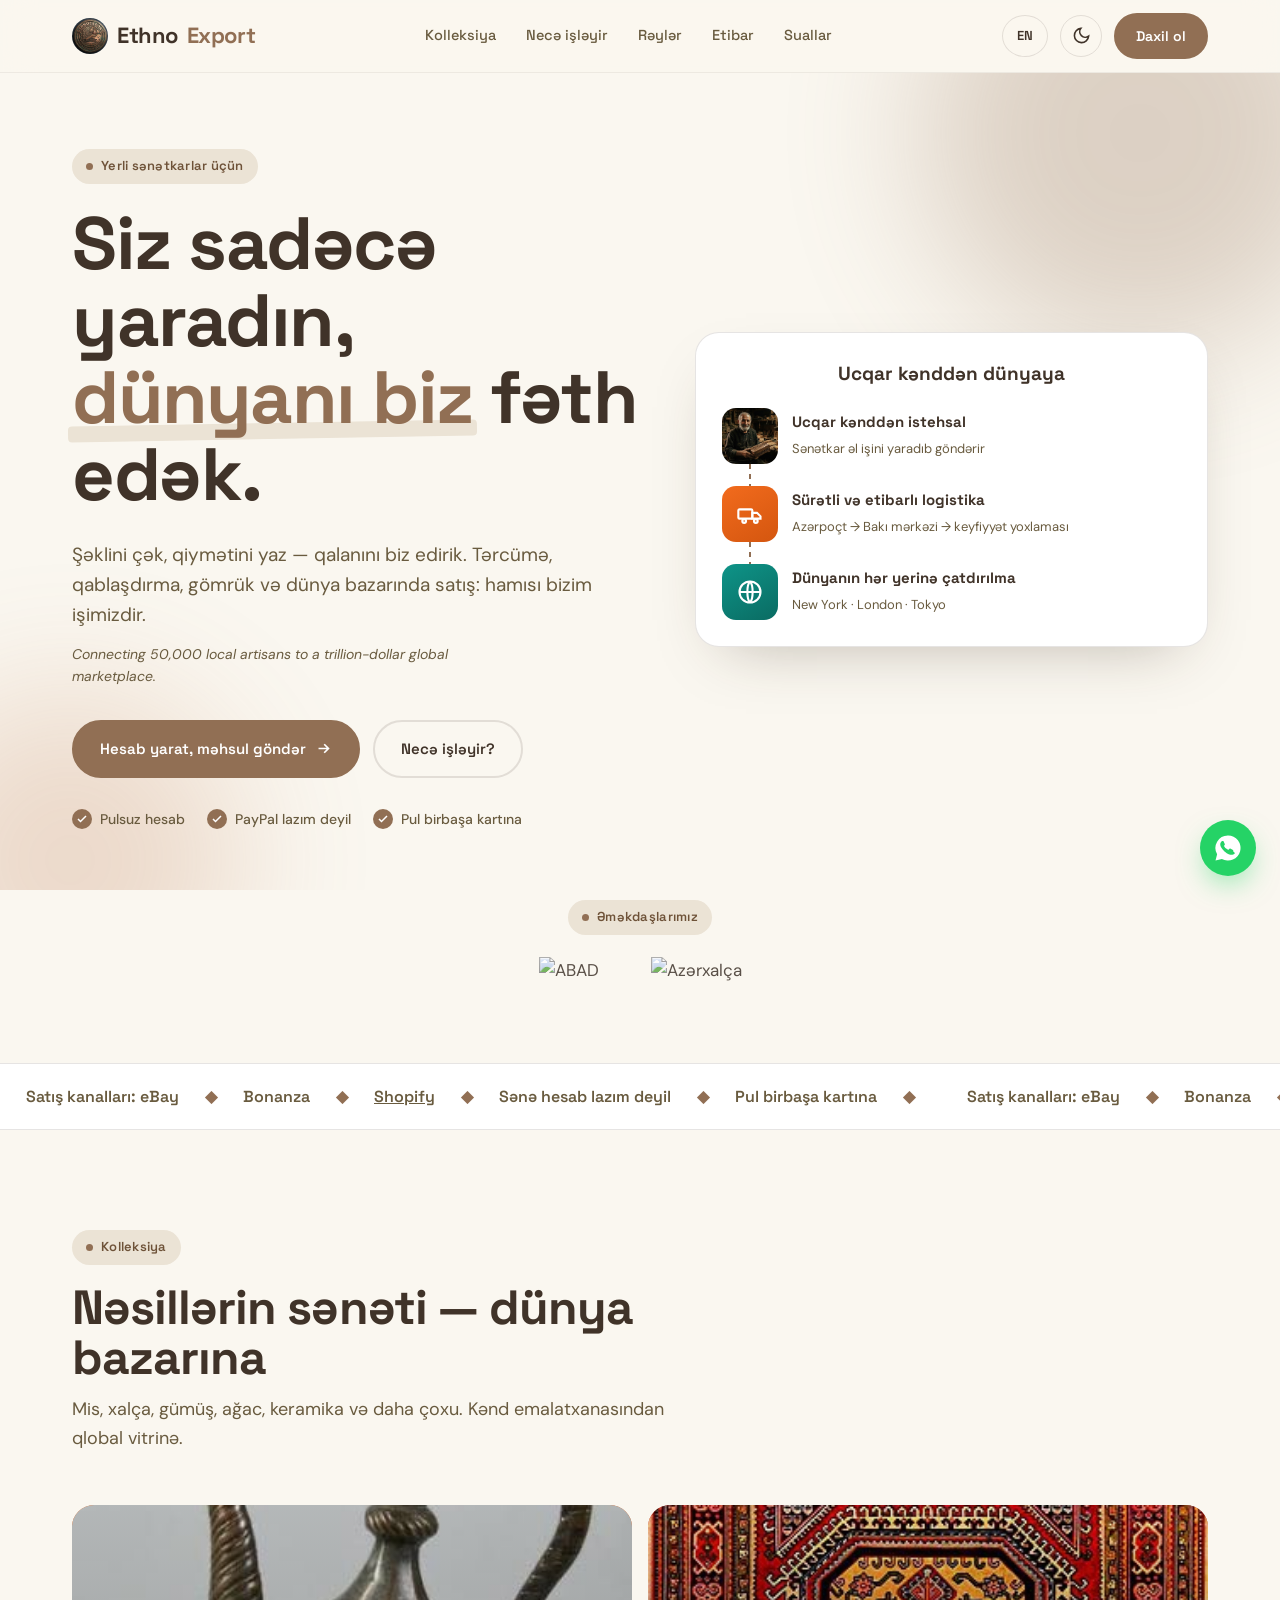
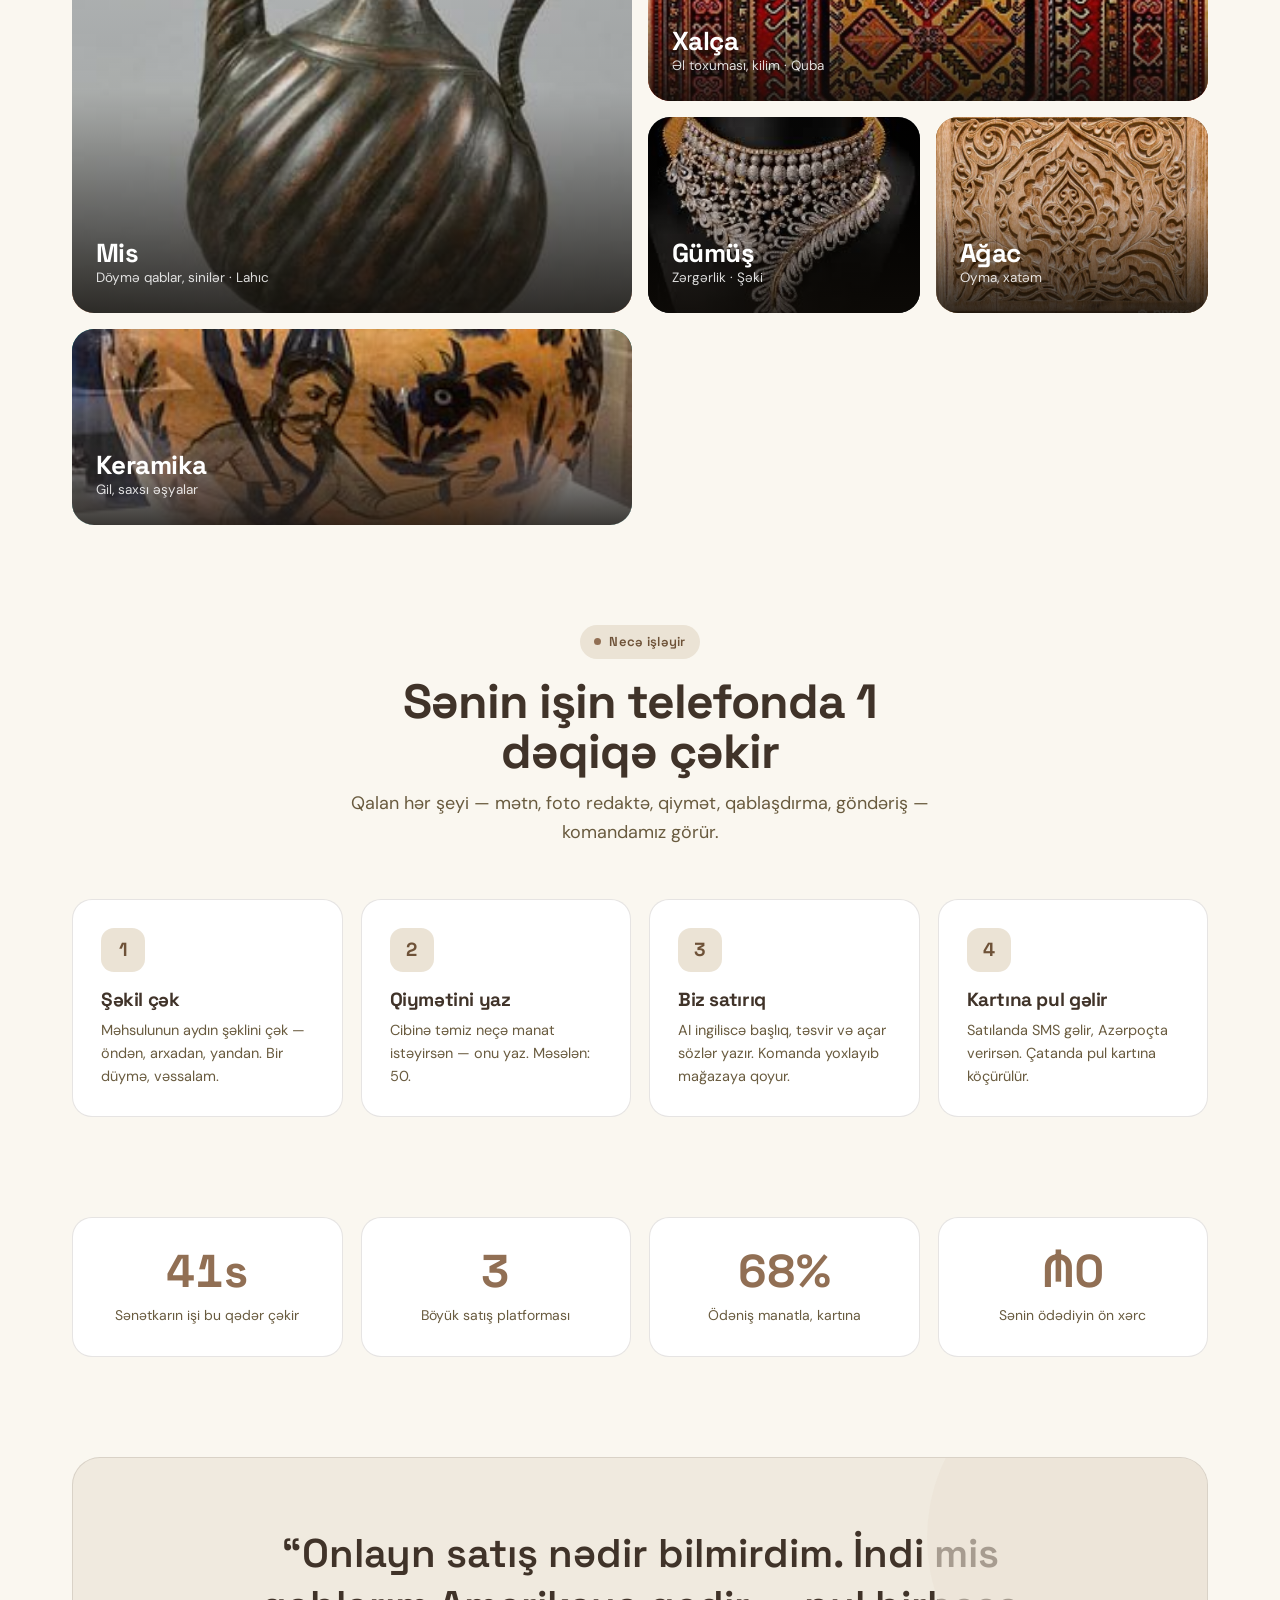
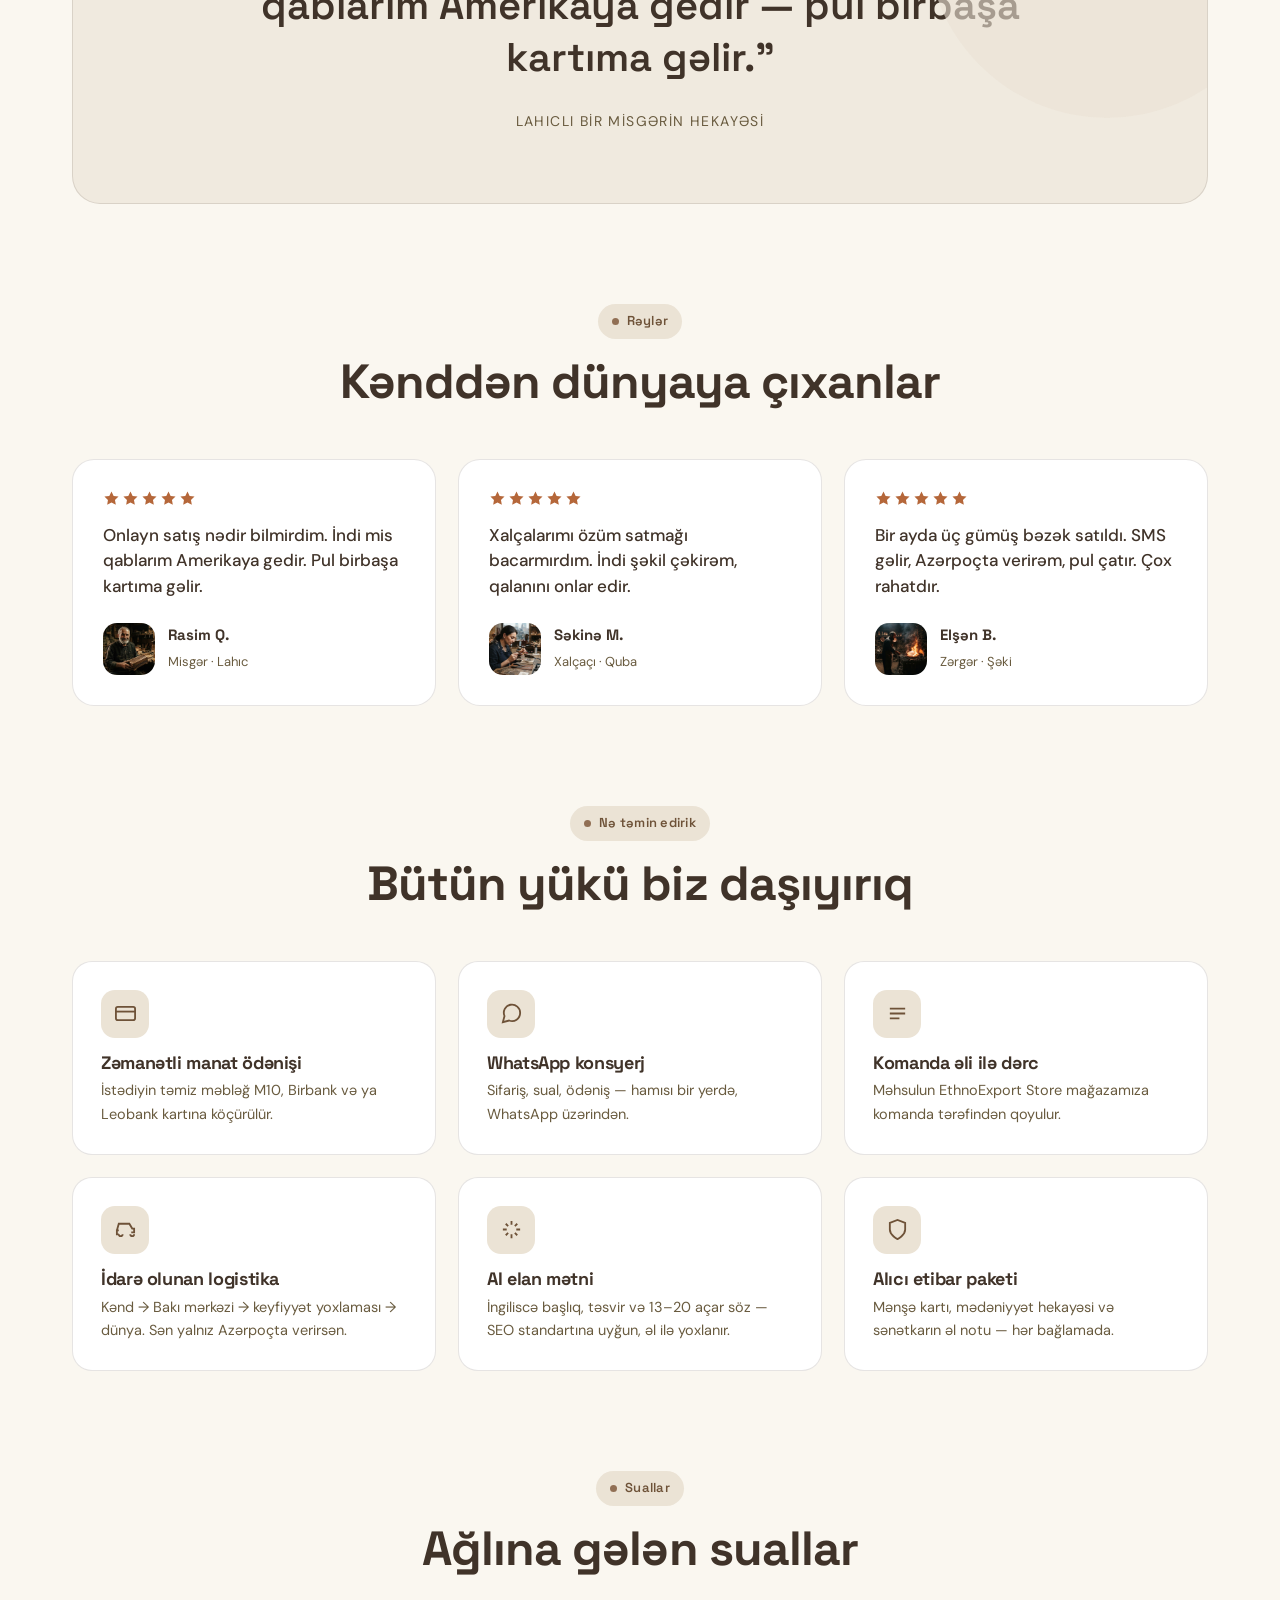
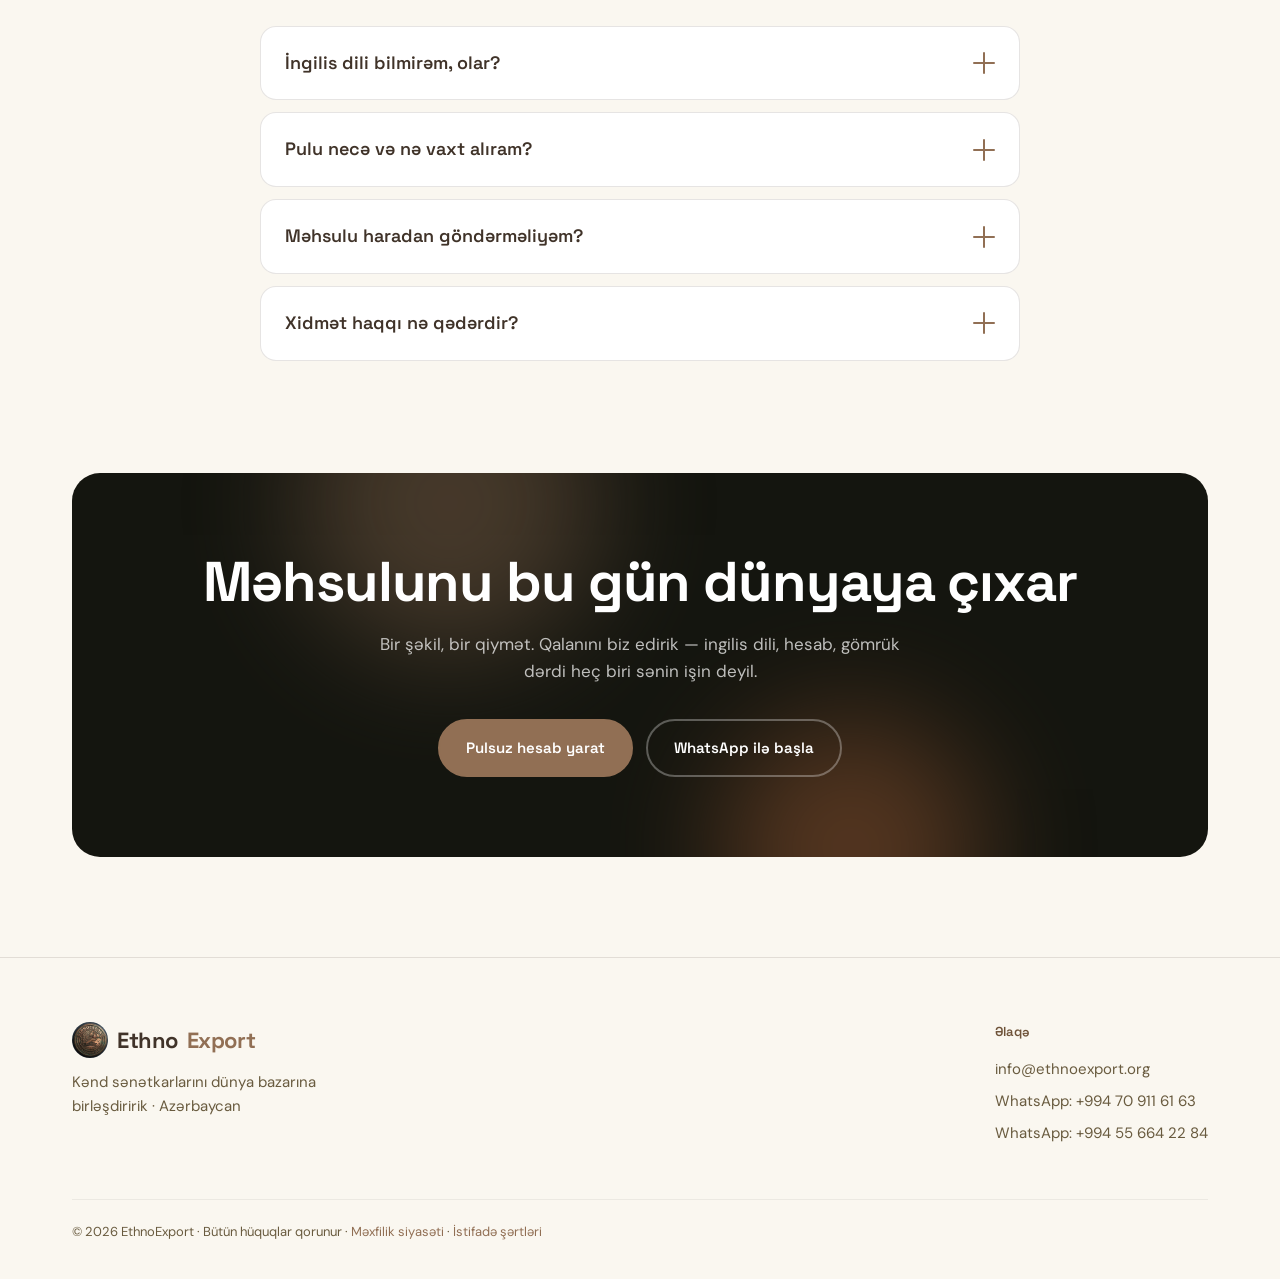
==== index.html @ b4cd2dcc "Landing: 'Əməkdaşlarımız' bölməsi (ABAD + Azərxalça logo yerləri) — hero altında Co-Authored-By: Cla" ====
<!DOCTYPE html>
<html lang="az" data-theme="light">
<head>
<meta charset="utf-8">
<meta name="viewport" content="width=device-width,initial-scale=1">
<title>EthnoExport — Siz sadəcə yaradın, dünyanı biz fəth edək</title>
<meta name="description" content="Kənd sənətkarlarını dünya bazarına birləşdiririk. Şəklini çək, qiymətini yaz — tərcümə, gömrük, satış bizim işimizdir.">
<link rel="icon" href="assets/img/favicon.png" type="image/png">
<script>if(location.hash.indexOf('access_token')>-1){
  if(location.hash.indexOf('type=recovery')>-1){location.replace('yenile-sifre'+location.hash);}
  else{location.replace('panel'+location.hash);}
}</script>
<link rel="preconnect" href="https://fonts.googleapis.com">
<link rel="preconnect" href="https://fonts.gstatic.com" crossorigin>
<link href="https://fonts.googleapis.com/css2?family=Space+Grotesk:wght@400;500;600;700&family=DM+Sans:opsz,wght@9..40,400;9..40,500;9..40,600;9..40,700&display=swap" rel="stylesheet">
<style>
:root{
  --bg:#FAF7F0; --surface:#FFFFFF; --surface-2:#F0EADF;
  --ink:#403329; --ink-soft:#695B3F;
  --green:#916F54; --green-dk:#6E5238; --green-soft:#EBE3D5;
  --orange:#B5673A; --orange-soft:#F3E4D6;
  --berry:#9C4A33; --slate:#8F8F71; --teal:#6E5238;
  --line:rgba(64,51,41,.13); --line-2:rgba(64,51,41,.07);
  --shadow:0 24px 60px -30px rgba(60,45,30,.35);
  --nav-bg:rgba(250,247,240,.82);
}
[data-theme="dark"]{
  --bg:#241C17; --surface:#2C231B; --surface-2:#342A20;
  --ink:#EFE7DA; --ink-soft:#B0A38D;
  --green:#B0835B; --green-dk:#C79A6E; --green-soft:#3A2C1E;
  --orange:#C9825A; --orange-soft:#3A2A1D;
  --berry:#C56B52; --slate:#8F8F71; --teal:#705239;
  --line:rgba(239,231,218,.13); --line-2:rgba(239,231,218,.06);
  --shadow:0 24px 60px -30px rgba(0,0,0,.7);
  --nav-bg:rgba(36,28,23,.82);
}
*{margin:0;padding:0;box-sizing:border-box}
html{scroll-behavior:smooth}
body{background:var(--bg);color:var(--ink);font-family:"DM Sans",sans-serif;font-size:17px;line-height:1.6;-webkit-font-smoothing:antialiased;overflow-x:hidden;transition:background .5s,color .5s}
h1,h2,h3{font-family:"Space Grotesk",sans-serif;font-weight:700;line-height:1.04;letter-spacing:-.02em}
img{max-width:100%;display:block}
a{color:inherit;text-decoration:none}
.wrap{max-width:1200px;margin:0 auto;padding:0 32px}
.eyebrow{display:inline-flex;align-items:center;gap:8px;font-family:"Space Grotesk";font-size:13px;font-weight:600;letter-spacing:.02em;color:var(--green-dk);background:var(--green-soft);padding:7px 14px;border-radius:100px}
.eyebrow .dot{width:7px;height:7px;border-radius:50%;background:var(--green)}
.lead{color:var(--ink-soft);font-size:19px}
::selection{background:var(--green);color:#fff}

/* buttons */
.btn{display:inline-flex;align-items:center;gap:9px;background:var(--ink);color:var(--bg);padding:15px 26px;border-radius:100px;font-family:"Space Grotesk";font-size:15px;font-weight:600;border:2px solid var(--ink);cursor:pointer;transition:transform .22s cubic-bezier(.34,1.5,.5,1),box-shadow .3s,background .3s}
.btn:hover{transform:translateY(-3px);box-shadow:0 14px 26px -12px rgba(20,21,15,.5)}
.btn svg{width:17px;height:17px;transition:transform .3s}
.btn:hover svg{transform:translateX(4px)}
.btn.green{background:var(--green);border-color:var(--green);color:#fff}
.btn.green:hover{box-shadow:0 14px 30px -10px rgba(145,111,84,.6)}
.btn.ghost{background:transparent;color:var(--ink);border-color:var(--line)}
.btn.ghost:hover{border-color:var(--ink);box-shadow:none}

/* nav */
header.nav{position:sticky;top:0;z-index:60;background:var(--nav-bg);backdrop-filter:blur(16px) saturate(1.4);border-bottom:1px solid var(--line-2);transition:.4s}
.nav-in{display:flex;align-items:center;justify-content:space-between;height:72px}
.logo{font-family:"Space Grotesk";font-size:22px;font-weight:700;letter-spacing:-.02em;display:flex;align-items:center;gap:9px}
.logo b{color:var(--green)}
.logo-mark{width:28px;height:28px;background:var(--green);border-radius:9px;display:flex;align-items:center;justify-content:center;color:#fff}
.logo-mark svg{width:18px;height:18px}
.logo-img{width:36px;height:36px;border-radius:50%;object-fit:cover;flex:none}
.nav-links{display:flex;gap:30px}
.nav-links a{font-family:"Space Grotesk";font-size:14.5px;font-weight:500;color:var(--ink-soft);transition:color .2s}
.nav-links a:hover{color:var(--green)}
.nav-right{display:flex;align-items:center;gap:12px}
.icon-btn{width:42px;height:42px;display:flex;align-items:center;justify-content:center;border:1px solid var(--line);border-radius:50%;background:transparent;color:var(--ink);cursor:pointer;transition:.25s}
.icon-btn:hover{border-color:var(--green);color:var(--green)}
.icon-btn svg{width:19px;height:19px}
.icon-btn .sun{display:none}[data-theme="dark"] .icon-btn .sun{display:block}[data-theme="dark"] .icon-btn .moon{display:none}
.menu-btn{display:none}
.nav-cta{padding:10px 20px;font-size:14px}

/* hero */
.hero{position:relative;padding:76px 0 60px;overflow:hidden}
.blob{position:absolute;border-radius:50%;filter:blur(70px);opacity:.5;pointer-events:none;z-index:0}
.blob.g{width:440px;height:440px;background:var(--green);top:-160px;right:-80px;opacity:.28}
.blob.o{width:340px;height:340px;background:var(--orange);bottom:-140px;left:-100px;opacity:.2}
.hero-grid{display:grid;grid-template-columns:1.05fr .95fr;gap:56px;align-items:center;position:relative;z-index:1}
.hero h1{font-size:clamp(42px,6vw,74px);margin:22px 0 0}
.hero h1 .mark{position:relative;white-space:nowrap;color:var(--green)}
.hero h1 .mark::after{content:"";position:absolute;left:-4px;right:-4px;bottom:6px;height:16px;background:var(--green-soft);z-index:-1;border-radius:4px;transform:rotate(-1deg)}
.hero .lead{margin:26px 0 6px;max-width:44ch}
.hero-en{font-size:14px;color:var(--ink-soft);font-style:italic;max-width:46ch;margin-top:12px}
.hero-cta{display:flex;gap:13px;flex-wrap:wrap;margin-top:32px}
.assure{display:flex;gap:22px;flex-wrap:wrap;margin-top:30px}
.assure div{display:flex;align-items:center;gap:8px;font-size:14px;color:var(--ink-soft);font-weight:500}
.assure .ck{width:20px;height:20px;border-radius:50%;background:var(--green);display:flex;align-items:center;justify-content:center;flex:none}
.assure .ck svg{width:12px;height:12px;color:#fff}

/* calc card */
.calc{background:var(--surface);border:1px solid var(--line);border-radius:24px;padding:30px;box-shadow:var(--shadow);position:relative;z-index:1}
.calc-tag{display:inline-flex;align-items:center;gap:8px;font-family:"Space Grotesk";font-size:12px;font-weight:600;letter-spacing:.02em;color:var(--green-dk);background:var(--green-soft);padding:6px 12px;border-radius:100px}
.calc-tag .dot{width:7px;height:7px;border-radius:50%;background:var(--green)}
@media(prefers-reduced-motion:no-preference){.calc-tag .dot{animation:pulse 2.2s infinite}}
@keyframes pulse{0%{box-shadow:0 0 0 0 rgba(145,111,84,.5)}70%{box-shadow:0 0 0 8px rgba(145,111,84,0)}100%{box-shadow:0 0 0 0 rgba(145,111,84,0)}}
.calc h3{font-size:21px;margin:16px 0 4px}
.calc .sub{font-size:14px;color:var(--ink-soft);margin-bottom:20px}
.calc-input{background:var(--surface-2);border-radius:16px;padding:18px 20px;margin-bottom:20px}
.calc-val{display:flex;align-items:center;justify-content:space-between}
.calc-val input{background:transparent;border:none;outline:none;font-family:"Space Grotesk";font-size:44px;font-weight:700;color:var(--ink);width:100%;text-align:right}
.calc-val input::-webkit-outer-spin-button,.calc-val input::-webkit-inner-spin-button{-webkit-appearance:none;margin:0}
.calc-val b{font-size:28px;color:var(--green);font-weight:600;font-family:"Space Grotesk"}
input[type=range]{-webkit-appearance:none;width:100%;height:6px;background:var(--line);border-radius:100px;margin-top:14px;cursor:pointer}
input[type=range]::-webkit-slider-thumb{-webkit-appearance:none;width:22px;height:22px;border-radius:50%;background:var(--green);border:4px solid var(--surface);box-shadow:0 2px 8px rgba(145,111,84,.4)}
input[type=range]::-moz-range-thumb{width:22px;height:22px;border-radius:50%;background:var(--green);border:4px solid var(--surface)}
.rev-row{display:flex;justify-content:space-between;align-items:center;font-size:14.5px;color:var(--ink-soft);padding:10px 0;border-top:1px solid var(--line-2)}
.rev-row .money{font-family:"Space Grotesk";font-weight:600;color:var(--ink);font-variant-numeric:tabular-nums}
.rev-final{display:flex;justify-content:space-between;align-items:flex-end;padding-top:16px;margin-top:6px;border-top:2px solid var(--line)}
.rev-final .lbl{font-size:11px;letter-spacing:.08em;text-transform:uppercase;color:var(--ink-soft)}
.rev-final .note{font-size:13px;color:var(--green-dk);margin-top:3px;font-weight:600}
.rev-final .val{font-family:"Space Grotesk";font-size:38px;font-weight:700;color:var(--ink);font-variant-numeric:tabular-nums}
.calc-fine{font-size:11px;color:var(--ink-soft);opacity:.7;margin-top:14px;line-height:1.5}

/* marquee strip */
.strip{border-top:1px solid var(--line);border-bottom:1px solid var(--line);padding:0;overflow:hidden;background:var(--surface)}
.marq{display:flex;gap:0;white-space:nowrap;font-family:"Space Grotesk";font-weight:600;font-size:16px;color:var(--ink-soft)}
.marq span{padding:20px 26px;display:inline-flex;align-items:center;gap:26px}
.marq .d{color:var(--green)}
@media(prefers-reduced-motion:no-preference){.marq{animation:scroll 26s linear infinite;width:max-content}}
@keyframes scroll{to{transform:translateX(-50%)}}

/* section */
.sec{padding:100px 0}
.sec-head{max-width:640px;margin-bottom:52px}
.sec-head.center{margin-left:auto;margin-right:auto;text-align:center}
.sec-head h2{font-size:clamp(30px,4vw,48px);margin:18px 0 12px}
.sec-head p{color:var(--ink-soft);font-size:18px}

/* categories bento */
.bento{display:grid;grid-template-columns:repeat(4,1fr);grid-auto-rows:196px;gap:16px}
.bcard{position:relative;overflow:hidden;border-radius:22px;padding:24px;display:flex;flex-direction:column;justify-content:flex-end;color:#fff;cursor:default;transition:transform .35s cubic-bezier(.34,1.4,.5,1),box-shadow .35s}
.bcard:hover{transform:translateY(-6px);box-shadow:0 26px 50px -22px rgba(0,0,0,.45)}
.bcard .bimg{position:absolute;inset:0;width:100%;height:100%;object-fit:cover;z-index:0;transition:transform .5s}
.bcard:hover .bimg{transform:scale(1.06)}
.bcard::after{content:"";position:absolute;inset:0;z-index:1;background:linear-gradient(to top,rgba(15,12,8,.82),rgba(15,12,8,.15) 55%,rgba(15,12,8,.05))}
.bcard h3,.bcard small{position:relative;z-index:2}
.bcard .ic{position:absolute;top:22px;right:22px;opacity:.35;transition:transform .5s}
.bcard:hover .ic{transform:scale(1.15) rotate(-6deg)}
.bcard .ic svg{width:60px;height:60px;stroke-width:1.2}
.bcard h3{font-size:26px;position:relative}
.bcard small{opacity:.85;font-size:13.5px;position:relative}
.b-mis{grid-column:span 2;grid-row:span 2;background:linear-gradient(150deg,#F26B1D,#c94f12)}
.b-xal{grid-column:span 2;background:linear-gradient(150deg,#C0392B,#8e2820)}
.b-gum{grid-column:span 1;background:linear-gradient(150deg,#5B6470,#3f4650)}
.b-agac{grid-column:span 1;background:linear-gradient(150deg,#8a6a3e,#5c4326)}
.b-ker{grid-column:span 2;background:linear-gradient(150deg,#0E9488,#0a6b62)}

/* how steps */
.steps{display:grid;grid-template-columns:repeat(4,1fr);gap:18px}
.step{background:var(--surface);border:1px solid var(--line);border-radius:20px;padding:28px;transition:transform .3s,box-shadow .3s,border-color .3s}
.step:hover{transform:translateY(-6px);border-color:var(--green);box-shadow:0 0 0 1px var(--green),0 18px 40px -20px rgba(145,111,84,.5)}
.step .n{width:44px;height:44px;border-radius:13px;background:var(--green-soft);color:var(--green-dk);font-family:"Space Grotesk";font-weight:700;font-size:19px;display:flex;align-items:center;justify-content:center}
.step h3{font-size:19px;margin:18px 0 9px}
.step p{font-size:14.5px;color:var(--ink-soft)}

/* stats */
.stats{display:grid;grid-template-columns:repeat(4,1fr);gap:18px}
.stat{background:var(--surface);border:1px solid var(--line);border-radius:20px;padding:30px;text-align:center}
.stat .num{font-family:"Space Grotesk";font-size:46px;font-weight:700;color:var(--green);line-height:1;font-variant-numeric:tabular-nums}
.stat .lbl{font-size:14px;color:var(--ink-soft);margin-top:10px}

/* story */
.story{background:var(--surface-2);border:1px solid var(--line);color:var(--ink);border-radius:28px;padding:70px 56px;text-align:center;position:relative;overflow:hidden}
.story::after{content:"";position:absolute;top:-100px;right:-80px;width:360px;height:360px;background:var(--green-soft);opacity:.6;border-radius:50%}
.story .quote{font-family:"Space Grotesk";font-size:clamp(24px,3.4vw,40px);font-weight:600;line-height:1.3;max-width:820px;margin:0 auto;position:relative}
.story .who{margin-top:26px;font-size:14px;letter-spacing:.1em;text-transform:uppercase;color:var(--ink-soft);position:relative}

/* reviews */
.rev-grid{display:grid;grid-template-columns:repeat(3,1fr);gap:22px}
.review{background:var(--surface);border:1px solid var(--line);border-radius:22px;padding:30px;transition:transform .3s,box-shadow .3s,border-color .3s}
.review:hover{transform:translateY(-6px);border-color:var(--green);box-shadow:0 0 0 1px var(--green),0 18px 40px -20px rgba(145,111,84,.5)}
.review .stars{display:flex;gap:2px;color:var(--orange);margin-bottom:16px}
.review .stars svg{width:17px;height:17px;fill:currentColor}
.review p{font-size:17px;line-height:1.5;margin-bottom:24px;font-weight:500}
.review .who{display:flex;align-items:center;gap:13px}
.review .av{width:52px;height:52px;border-radius:14px;display:flex;align-items:center;justify-content:center;font-family:"Space Grotesk";font-size:19px;font-weight:700;color:#fff;flex:none;object-fit:cover}
.review .who b{display:block;font-family:"Space Grotesk";font-size:15px}
.review .who small{color:var(--ink-soft);font-size:13px}

/* trust */
.trust-grid{display:grid;grid-template-columns:repeat(3,1fr);gap:22px}
.tcard{background:var(--surface);border:1px solid var(--line);border-radius:20px;padding:28px;transition:transform .3s,box-shadow .3s,border-color .3s}
.tcard:hover{transform:translateY(-5px);border-color:var(--green);box-shadow:0 0 0 1px var(--green),0 18px 40px -20px rgba(145,111,84,.5)}
.tcard .ic{width:48px;height:48px;border-radius:14px;background:var(--green-soft);color:var(--green-dk);display:flex;align-items:center;justify-content:center;margin-bottom:16px}
.tcard .ic svg{width:23px;height:23px}
.tcard h3{font-size:18px;margin-bottom:7px}
.tcard p{font-size:14.5px;color:var(--ink-soft)}

/* store band */
.band{background:linear-gradient(135deg,var(--orange),#d4560f);color:#fff;border-radius:28px;padding:52px;display:flex;align-items:center;justify-content:space-between;gap:36px;flex-wrap:wrap;position:relative;overflow:hidden}
.band::after{content:"";position:absolute;bottom:-120px;left:-60px;width:320px;height:320px;background:rgba(255,255,255,.12);border-radius:50%}
.band h2{font-size:clamp(26px,3vw,38px);position:relative}
.band p{margin-top:10px;max-width:46ch;opacity:.9;position:relative}
.band .btn{background:#fff;color:var(--orange);border-color:#fff;position:relative}

/* faq */
.faq{max-width:760px;margin:0 auto}
.qa{background:var(--surface);border:1px solid var(--line);border-radius:16px;margin-bottom:12px;overflow:hidden;transition:border-color .3s}
.qa[open]{border-color:var(--green)}
.qa summary{list-style:none;cursor:pointer;padding:22px 24px;display:flex;justify-content:space-between;align-items:center;gap:20px;font-family:"Space Grotesk";font-size:18px;font-weight:600}
.qa summary::-webkit-details-marker{display:none}
.qa summary .pl{width:22px;height:22px;flex:none;position:relative;transition:transform .3s}
.qa[open] summary .pl{transform:rotate(45deg)}
.qa summary .pl::before,.qa summary .pl::after{content:"";position:absolute;background:var(--green);border-radius:2px}
.qa summary .pl::before{left:0;right:0;top:10px;height:2px}
.qa summary .pl::after{top:0;bottom:0;left:10px;width:2px}
.qa .ans{padding:0 24px 22px;color:var(--ink-soft);font-size:15.5px;max-width:64ch}

/* final */
.final{text-align:center;background:#14150F;color:#fff;border-radius:28px;padding:80px 40px;position:relative;overflow:hidden}
.final h2{color:#fff}
.final .fb{position:absolute;border-radius:50%;filter:blur(60px);opacity:.4}
.final .fb.a{width:300px;height:300px;background:var(--green);top:-120px;left:20%}
.final .fb.b{width:260px;height:260px;background:var(--orange);bottom:-120px;right:20%}
.final h2{font-size:clamp(30px,4.6vw,56px);position:relative}
.final p{color:rgba(255,255,255,.72);max-width:44ch;margin:20px auto 34px;position:relative}
.final .cc{display:flex;gap:13px;justify-content:center;flex-wrap:wrap;position:relative}
.final .btn.ghost{color:#fff;border-color:rgba(255,255,255,.3)}
.final .btn.ghost:hover{border-color:#fff}

/* footer */
footer{border-top:1px solid var(--line);padding:64px 0 36px}
.foot-in{display:flex;justify-content:space-between;gap:40px;flex-wrap:wrap}
.foot-in .lead{max-width:32ch;margin-top:12px;font-size:15px}
.fc-title{font-family:"Space Grotesk";font-size:13px;font-weight:600;color:var(--green-dk);margin-bottom:14px}
.foot-contact a{display:block;color:var(--ink-soft);font-size:15px;margin-bottom:8px;transition:color .25s}
.foot-contact a:hover{color:var(--green)}
.foot-bottom{margin-top:46px;padding-top:22px;border-top:1px solid var(--line-2);font-size:13px;color:var(--ink-soft)}
.foot-bottom a{color:var(--green)}

/* reveal */
@media(prefers-reduced-motion:no-preference){
  .reveal{opacity:0;transform:translateY(28px);transition:opacity .7s cubic-bezier(.2,.7,.2,1),transform .7s cubic-bezier(.2,.7,.2,1)}
  .reveal.in{opacity:1;transform:none}
}

/* floats */
.wa-float{position:fixed;right:24px;bottom:24px;z-index:70;width:56px;height:56px;border-radius:50%;background:#25D366;color:#fff;display:flex;align-items:center;justify-content:center;box-shadow:0 12px 30px -8px rgba(37,211,102,.6);transition:transform .3s}
.wa-float:hover{transform:scale(1.08)}
.wa-float svg{width:30px;height:30px}
.wa-float .tip{position:absolute;right:68px;white-space:nowrap;background:#14150F;color:#fff;font-size:13px;font-weight:500;padding:8px 14px;border-radius:10px;opacity:0;transform:translateX(8px);transition:.25s;pointer-events:none;box-shadow:0 8px 20px -8px rgba(0,0,0,.5)}
[data-theme="dark"] .wa-float .tip{background:#EDF2E9;color:#14150F}
.wa-float:hover .tip{opacity:1;transform:none}
@media(prefers-reduced-motion:no-preference){.wa-float{animation:waP 2.8s infinite}}
@keyframes waP{0%{box-shadow:0 12px 30px -8px rgba(37,211,102,.6),0 0 0 0 rgba(37,211,102,.5)}70%{box-shadow:0 12px 30px -8px rgba(37,211,102,.6),0 0 0 14px rgba(37,211,102,0)}100%{box-shadow:0 12px 30px -8px rgba(37,211,102,.6),0 0 0 0 rgba(37,211,102,0)}}
.to-top{position:fixed;left:24px;bottom:24px;z-index:69;width:46px;height:46px;border-radius:50%;background:var(--surface);border:1px solid var(--line);color:var(--ink);display:flex;align-items:center;justify-content:center;cursor:pointer;opacity:0;pointer-events:none;transform:translateY(10px);transition:.3s}
.to-top.show{opacity:1;pointer-events:auto;transform:none}
.to-top svg{width:18px;height:18px}

/* storefront modal */
.shop-modal{position:fixed;inset:0;z-index:100;background:rgba(15,20,12,.55);backdrop-filter:blur(6px);display:none;align-items:center;justify-content:center;padding:24px}
.shop-modal.on{display:flex}
.shop-win{width:min(960px,96vw);height:min(680px,90vh);background:var(--surface);border-radius:20px;overflow:hidden;display:flex;flex-direction:column;box-shadow:0 40px 90px -30px rgba(0,0,0,.6);border:1px solid var(--line)}
.shop-bar{display:flex;align-items:center;gap:14px;padding:12px 16px;border-bottom:1px solid var(--line);background:var(--surface-2)}
.shop-bar .bd{display:flex;gap:7px}.shop-bar .bd i{width:11px;height:11px;border-radius:50%;background:var(--line);display:block}
.shop-bar .url{font-size:13px;color:var(--ink-soft);flex:1}
.shop-bar .ext{color:var(--green);font-size:16px}
.shop-bar .x{margin-left:auto;background:none;border:none;font-size:24px;color:var(--ink-soft);cursor:pointer;line-height:1}
.shop-body{flex:1;overflow-y:auto;padding:28px}
.shop-title{font-family:"Space Grotesk";font-size:24px;font-weight:700}
.shop-sub{color:var(--ink-soft);font-size:14px;margin-bottom:22px}
.shop-grid{display:grid;grid-template-columns:repeat(auto-fill,minmax(180px,1fr));gap:16px}
.shop-empty{grid-column:1/-1;text-align:center;color:var(--ink-soft);padding:50px 0}
.pcard{border:1px solid var(--line);border-radius:16px;overflow:hidden;cursor:pointer;transition:transform .3s,box-shadow .3s}
.pcard:hover{transform:translateY(-4px);box-shadow:var(--shadow)}
.pimg{aspect-ratio:1;background:var(--surface-2);display:flex;align-items:center;justify-content:center;color:var(--ink-soft)}
.pimg img{width:100%;height:100%;object-fit:cover}.pimg svg{width:38px;height:38px}
.pinfo{padding:14px}.pinfo b{font-family:"Space Grotesk";font-size:14px;display:block;line-height:1.3}
.pinfo .pr{color:var(--green);font-weight:600;margin:4px 0}
.pinfo small{color:var(--ink-soft);font-size:12px}
.pdetail{display:none}.pdetail.on{display:block}
.pd-back{color:var(--green);cursor:pointer;font-size:14px;display:inline-block;margin-bottom:20px;font-weight:600}
.pd-main{display:grid;grid-template-columns:1fr 1fr;gap:28px}
.pd-hero{aspect-ratio:1;background:var(--surface-2);border-radius:16px;display:flex;align-items:center;justify-content:center;overflow:hidden}
.pd-hero img{width:100%;height:100%;object-fit:cover}.pd-hero svg{width:60px;height:60px;color:var(--ink-soft)}
.pd-thumbs{display:flex;gap:8px;margin-top:10px;flex-wrap:wrap}
.pd-thumbs img{width:56px;height:56px;object-fit:cover;border-radius:10px;cursor:pointer;border:2px solid transparent}
.pd-thumbs img.on{border-color:var(--green)}
.pd-info .meta{font-size:12px;letter-spacing:.08em;text-transform:uppercase;color:var(--ink-soft)}
.pd-info h3{font-size:24px;margin:8px 0 12px}
.pd-info .price{font-family:"Space Grotesk";font-size:26px;color:var(--green);margin-bottom:16px;font-weight:700}
.pd-tags{display:flex;flex-wrap:wrap;gap:7px;margin-bottom:24px}
.pd-tags span{font-size:12px;background:var(--surface-2);padding:5px 10px;border-radius:8px;color:var(--ink-soft)}

/* responsive */
@media(max-width:980px){
  .hero-grid{grid-template-columns:1fr;gap:44px}
  .bento{grid-template-columns:repeat(2,1fr);grid-auto-rows:170px}
  .b-mis{grid-column:span 2}.b-xal,.b-ker{grid-column:span 2}.b-gum,.b-agac{grid-column:span 1}
  .steps,.stats{grid-template-columns:repeat(2,1fr)}
  .rev-grid,.trust-grid{grid-template-columns:1fr}
  .pd-main{grid-template-columns:1fr}
}
@media(max-width:720px){
  .wrap{padding:0 20px}
  body{font-size:16px}
  .nav-links{display:none;position:absolute;top:72px;left:0;right:0;flex-direction:column;background:var(--surface);border-bottom:1px solid var(--line);padding:20px;gap:18px}
  .nav-links.open{display:flex}
  .menu-btn{display:flex}.nav-cta{display:none}
  .sec{padding:70px 0}
  .steps,.stats{grid-template-columns:1fr}
  .story,.band,.final{padding:44px 26px}
  .band{text-align:center;justify-content:center}
  .calc-val input{font-size:36px}
}
</style>
</head>
<body>

<header class="nav">
  <div class="wrap nav-in">
    <div class="logo">
      <img src="assets/img/logo.png" class="logo-img" alt="EthnoExport">
      Ethno<b>Export</b>
    </div>
    <nav class="nav-links" id="navlinks">
      <a href="#kolleksiya">Kolleksiya</a>
      <a href="#nasil">Necə işləyir</a>
      <a href="#reyler">Rəylər</a>
      <a href="#etibar">Etibar</a>
      <a href="#faq">Suallar</a>
    </nav>
    <div class="nav-right">
      <button class="icon-btn" id="langBtn" style="width:auto;padding:0 14px;font-family:'Space Grotesk';font-weight:600;font-size:13px" aria-label="Language / Dil">EN</button>
      <button class="icon-btn" id="theme" aria-label="Rejimi dəyiş">
        <svg class="moon" viewBox="0 0 24 24" fill="none" stroke="currentColor" stroke-width="2"><path d="M21 12.8A9 9 0 1 1 11.2 3a7 7 0 0 0 9.8 9.8Z"/></svg>
        <svg class="sun" viewBox="0 0 24 24" fill="none" stroke="currentColor" stroke-width="2"><circle cx="12" cy="12" r="4"/><path d="M12 2v2M12 20v2M4.9 4.9l1.4 1.4M17.7 17.7l1.4 1.4M2 12h2M20 12h2M4.9 19.1l1.4-1.4M17.7 6.3l1.4-1.4"/></svg>
      </button>
      <a href="daxil.html" class="btn green nav-cta">Daxil ol</a>
      <button class="icon-btn menu-btn" id="menu" aria-label="Menyu"><svg viewBox="0 0 24 24" fill="none" stroke="currentColor" stroke-width="2"><path d="M3 6h18M3 12h18M3 18h18"/></svg></button>
    </div>
  </div>
</header>

<!-- HERO -->
<section class="hero">
  <div class="blob g"></div><div class="blob o"></div>
  <div class="wrap hero-grid">
    <div class="reveal">
      <div class="eyebrow"><span class="dot"></span> Yerli sənətkarlar üçün</div>
      <h1>Siz sadəcə yaradın, <span class="mark">dünyanı biz</span> fəth edək.</h1>
      <p class="lead">Şəklini çək, qiymətini yaz — qalanını biz edirik. Tərcümə, qablaşdırma, gömrük və dünya bazarında satış: hamısı bizim işimizdir.</p>
      <p class="hero-en">Connecting 50,000 local artisans to a trillion-dollar global marketplace.</p>
      <div class="hero-cta">
        <a href="daxil.html" class="btn green">Hesab yarat, məhsul göndər
          <svg viewBox="0 0 24 24" fill="none" stroke="currentColor" stroke-width="2.4"><path d="M5 12h14M13 6l6 6-6 6"/></svg></a>
        <a href="#nasil" class="btn ghost">Necə işləyir?</a>
      </div>
      <div class="assure">
        <div><span class="ck"><svg viewBox="0 0 24 24" fill="none" stroke="currentColor" stroke-width="3"><path d="M20 6 9 17l-5-5"/></svg></span> Pulsuz hesab</div>
        <div><span class="ck"><svg viewBox="0 0 24 24" fill="none" stroke="currentColor" stroke-width="3"><path d="M20 6 9 17l-5-5"/></svg></span> PayPal lazım deyil</div>
        <div><span class="ck"><svg viewBox="0 0 24 24" fill="none" stroke="currentColor" stroke-width="3"><path d="M20 6 9 17l-5-5"/></svg></span> Pul birbaşa kartına</div>
      </div>
    </div>
    <div class="reveal hero-journey">
      <div class="jcard">
        <div class="jc-title">Ucqar kənddən dünyaya</div>
        <div class="jrow">
          <img src="assets/img/rasim.jpg" alt="Sənətkar" class="jc-photo">
          <div><b>Ucqar kənddən istehsal</b><span>Sənətkar əl işini yaradıb göndərir</span></div>
        </div>
        <div class="jsep"><span></span></div>
        <div class="jrow">
          <div class="jc-ic l"><svg viewBox="0 0 24 24" fill="none" stroke="currentColor" stroke-width="1.8"><rect x="2" y="8" width="12" height="8" rx="1"/><path d="M14 11h4l3 3v2h-7z"/><circle cx="7" cy="18" r="1.6"/><circle cx="17" cy="18" r="1.6"/></svg></div>
          <div><b>Sürətli və etibarlı logistika</b><span>Azərpoçt → Bakı mərkəzi → keyfiyyət yoxlaması</span></div>
        </div>
        <div class="jsep"><span></span></div>
        <div class="jrow">
          <div class="jc-ic g"><svg viewBox="0 0 24 24" fill="none" stroke="currentColor" stroke-width="1.8"><circle cx="12" cy="12" r="9"/><path d="M3 12h18M12 3c3 3 3 15 0 18M12 3c-3 3-3 15 0 18"/></svg></div>
          <div><b>Dünyanın hər yerinə çatdırılma</b><span>New York · London · Tokyo</span></div>
        </div>
      </div>
    </div>
  </div>
</section>
<style>
.hero-journey{position:relative;z-index:1}
.jcard{background:var(--surface);border:1px solid var(--line);border-radius:24px;padding:26px;box-shadow:var(--shadow)}
.jc-title{font-family:"Space Grotesk";font-weight:700;font-size:19px;margin-bottom:18px;text-align:center}
.jrow{display:flex;align-items:center;gap:14px}
.jrow b{display:block;font-family:"Space Grotesk";font-size:15px}
.jrow span{font-size:13px;color:var(--ink-soft)}
.jc-photo{width:56px;height:56px;border-radius:14px;object-fit:cover;flex:none}
.jc-ic{width:56px;height:56px;border-radius:14px;display:flex;align-items:center;justify-content:center;color:#fff;flex:none}
.jc-ic svg{width:28px;height:28px}
.jc-ic.l{background:linear-gradient(150deg,#F26B1D,#d4560f)}
.jc-ic.g{background:linear-gradient(150deg,#0E9488,#0a6b62)}
.jsep{height:22px;margin-left:27px;position:relative}
.jsep span{position:absolute;left:0;top:0;bottom:0;width:2px;background:repeating-linear-gradient(180deg,var(--green) 0 5px,transparent 5px 10px)}
</style>

<!-- PARTNERS -->
<section class="partners-sec" id="partners">
  <div class="wrap reveal" style="text-align:center">
    <div class="eyebrow" style="margin-bottom:22px"><span class="dot"></span> Əməkdaşlarımız</div>
    <div class="partners">
      <img src="assets/img/abad.png" alt="ABAD" class="partner-logo">
      <img src="assets/img/azerxalca.png" alt="Azərxalça" class="partner-logo">
    </div>
  </div>
</section>
<style>
.partners-sec{padding:10px 0 46px}
.partners{display:flex;align-items:center;justify-content:center;gap:52px;flex-wrap:wrap}
.partner-logo{height:60px;width:auto;object-fit:contain;opacity:.85;filter:grayscale(.15);transition:opacity .3s,filter .3s}
.partner-logo:hover{opacity:1;filter:none}
@media(max-width:600px){.partners{gap:32px}.partner-logo{height:46px}}
</style>

<!-- MARQUEE -->
<div class="strip">
  <div class="marq">
    <span>Satış kanalları: eBay <b class="d">◆</b> Bonanza <b class="d">◆</b> <a href="#" onclick="openShop();return false" style="color:inherit;text-decoration:underline;cursor:pointer">Shopify</a> <b class="d">◆</b> Sənə hesab lazım deyil <b class="d">◆</b> Pul birbaşa kartına <b class="d">◆</b></span>
    <span>Satış kanalları: eBay <b class="d">◆</b> Bonanza <b class="d">◆</b> <a href="#" onclick="openShop();return false" style="color:inherit;text-decoration:underline;cursor:pointer">Shopify</a> <b class="d">◆</b> Sənə hesab lazım deyil <b class="d">◆</b> Pul birbaşa kartına <b class="d">◆</b></span>
  </div>
</div>

<!-- COLLECTION -->
<section class="sec" id="kolleksiya">
  <div class="wrap">
    <div class="sec-head reveal">
      <div class="eyebrow"><span class="dot"></span> Kolleksiya</div>
      <h2>Nəsillərin sənəti — dünya bazarına</h2>
      <p>Mis, xalça, gümüş, ağac, keramika və daha çoxu. Kənd emalatxanasından qlobal vitrinə.</p>
    </div>
    <div class="bento">
      <div class="bcard b-mis reveal"><img class="bimg" src="assets/img/cat-mis.jpg" alt="Mis"><h3>Mis</h3><small>Döymə qablar, sinilər · Lahıc</small></div>
      <div class="bcard b-xal reveal"><img class="bimg" src="assets/img/cat-xalca.jpg" alt="Xalça"><h3>Xalça</h3><small>Əl toxuması, kilim · Quba</small></div>
      <div class="bcard b-gum reveal"><img class="bimg" src="assets/img/cat-gumus.jpg" alt="Gümüş"><h3>Gümüş</h3><small>Zərgərlik · Şəki</small></div>
      <div class="bcard b-agac reveal"><img class="bimg" src="assets/img/cat-agac.jpg" alt="Ağac"><h3>Ağac</h3><small>Oyma, xatəm</small></div>
      <div class="bcard b-ker reveal"><img class="bimg" src="assets/img/cat-keramika.jpg" alt="Keramika"><h3>Keramika</h3><small>Gil, saxsı əşyalar</small></div>
    </div>
  </div>
</section>

<!-- HOW -->
<section class="sec" id="nasil" style="padding-top:0">
  <div class="wrap">
    <div class="sec-head center reveal">
      <div class="eyebrow"><span class="dot"></span> Necə işləyir</div>
      <h2>Sənin işin telefonda 1 dəqiqə çəkir</h2>
      <p>Qalan hər şeyi — mətn, foto redaktə, qiymət, qablaşdırma, göndəriş — komandamız görür.</p>
    </div>
    <div class="steps">
      <div class="step reveal"><div class="n">1</div><h3>Şəkil çək</h3><p>Məhsulunun aydın şəklini çək — öndən, arxadan, yandan. Bir düymə, vəssalam.</p></div>
      <div class="step reveal"><div class="n">2</div><h3>Qiymətini yaz</h3><p>Cibinə təmiz neçə manat istəyirsən — onu yaz. Məsələn: 50.</p></div>
      <div class="step reveal"><div class="n">3</div><h3>Biz satırıq</h3><p>AI ingiliscə başlıq, təsvir və açar sözlər yazır. Komanda yoxlayıb mağazaya qoyur.</p></div>
      <div class="step reveal"><div class="n">4</div><h3>Kartına pul gəlir</h3><p>Satılanda SMS gəlir, Azərpoçta verirsən. Çatanda pul kartına köçürülür.</p></div>
    </div>
  </div>
</section>

<!-- STATS -->
<section class="sec" style="padding-top:0">
  <div class="wrap stats">
    <div class="stat reveal"><div class="num" data-count="60" data-suffix="s">0</div><div class="lbl">Sənətkarın işi bu qədər çəkir</div></div>
    <div class="stat reveal"><div class="num" data-count="4" data-suffix="">0</div><div class="lbl">Böyük satış platforması</div></div>
    <div class="stat reveal"><div class="num" data-count="100" data-suffix="%">0</div><div class="lbl">Ödəniş manatla, kartına</div></div>
    <div class="stat reveal"><div class="num" data-count="0" data-prefix="₼" data-suffix="">0</div><div class="lbl">Sənin ödədiyin ön xərc</div></div>
  </div>
</section>

<!-- STORY -->
<section class="sec" style="padding-top:0">
  <div class="wrap"><div class="story reveal">
    <div class="quote">“Onlayn satış nədir bilmirdim. İndi mis qablarım Amerikaya gedir — pul birbaşa kartıma gəlir.”</div>
    <div class="who">Lahıclı bir misgərin hekayəsi</div>
  </div></div>
</section>

<!-- REVIEWS -->
<section class="sec" id="reyler" style="padding-top:0">
  <div class="wrap">
    <div class="sec-head center reveal">
      <div class="eyebrow"><span class="dot"></span> Rəylər</div>
      <h2>Kənddən dünyaya çıxanlar</h2>
    </div>
    <div class="rev-grid">
      <div class="review reveal">
        <div class="stars"><svg viewBox="0 0 24 24"><path d="M12 2l3 6.3 6.9.9-5 4.8 1.2 6.8L12 17.8 5.9 20.8 7 14 2 9.2l6.9-.9L12 2Z"/></svg><svg viewBox="0 0 24 24"><path d="M12 2l3 6.3 6.9.9-5 4.8 1.2 6.8L12 17.8 5.9 20.8 7 14 2 9.2l6.9-.9L12 2Z"/></svg><svg viewBox="0 0 24 24"><path d="M12 2l3 6.3 6.9.9-5 4.8 1.2 6.8L12 17.8 5.9 20.8 7 14 2 9.2l6.9-.9L12 2Z"/></svg><svg viewBox="0 0 24 24"><path d="M12 2l3 6.3 6.9.9-5 4.8 1.2 6.8L12 17.8 5.9 20.8 7 14 2 9.2l6.9-.9L12 2Z"/></svg><svg viewBox="0 0 24 24"><path d="M12 2l3 6.3 6.9.9-5 4.8 1.2 6.8L12 17.8 5.9 20.8 7 14 2 9.2l6.9-.9L12 2Z"/></svg></div>
        <p>Onlayn satış nədir bilmirdim. İndi mis qablarım Amerikaya gedir. Pul birbaşa kartıma gəlir.</p>
        <div class="who"><img class="av" src="assets/img/rasim.jpg" alt="Rasim Q."><div><b>Rasim Q.</b><small>Misgər · Lahıc</small></div></div>
      </div>
      <div class="review reveal">
        <div class="stars"><svg viewBox="0 0 24 24"><path d="M12 2l3 6.3 6.9.9-5 4.8 1.2 6.8L12 17.8 5.9 20.8 7 14 2 9.2l6.9-.9L12 2Z"/></svg><svg viewBox="0 0 24 24"><path d="M12 2l3 6.3 6.9.9-5 4.8 1.2 6.8L12 17.8 5.9 20.8 7 14 2 9.2l6.9-.9L12 2Z"/></svg><svg viewBox="0 0 24 24"><path d="M12 2l3 6.3 6.9.9-5 4.8 1.2 6.8L12 17.8 5.9 20.8 7 14 2 9.2l6.9-.9L12 2Z"/></svg><svg viewBox="0 0 24 24"><path d="M12 2l3 6.3 6.9.9-5 4.8 1.2 6.8L12 17.8 5.9 20.8 7 14 2 9.2l6.9-.9L12 2Z"/></svg><svg viewBox="0 0 24 24"><path d="M12 2l3 6.3 6.9.9-5 4.8 1.2 6.8L12 17.8 5.9 20.8 7 14 2 9.2l6.9-.9L12 2Z"/></svg></div>
        <p>Xalçalarımı özüm satmağı bacarmırdım. İndi şəkil çəkirəm, qalanını onlar edir.</p>
        <div class="who"><img class="av" src="assets/img/sekine.jpg" alt="Səkinə M."><div><b>Səkinə M.</b><small>Xalçaçı · Quba</small></div></div>
      </div>
      <div class="review reveal">
        <div class="stars"><svg viewBox="0 0 24 24"><path d="M12 2l3 6.3 6.9.9-5 4.8 1.2 6.8L12 17.8 5.9 20.8 7 14 2 9.2l6.9-.9L12 2Z"/></svg><svg viewBox="0 0 24 24"><path d="M12 2l3 6.3 6.9.9-5 4.8 1.2 6.8L12 17.8 5.9 20.8 7 14 2 9.2l6.9-.9L12 2Z"/></svg><svg viewBox="0 0 24 24"><path d="M12 2l3 6.3 6.9.9-5 4.8 1.2 6.8L12 17.8 5.9 20.8 7 14 2 9.2l6.9-.9L12 2Z"/></svg><svg viewBox="0 0 24 24"><path d="M12 2l3 6.3 6.9.9-5 4.8 1.2 6.8L12 17.8 5.9 20.8 7 14 2 9.2l6.9-.9L12 2Z"/></svg><svg viewBox="0 0 24 24"><path d="M12 2l3 6.3 6.9.9-5 4.8 1.2 6.8L12 17.8 5.9 20.8 7 14 2 9.2l6.9-.9L12 2Z"/></svg></div>
        <p>Bir ayda üç gümüş bəzək satıldı. SMS gəlir, Azərpoçta verirəm, pul çatır. Çox rahatdır.</p>
        <div class="who"><img class="av" src="assets/img/elsen.jpg" alt="Elşən B."><div><b>Elşən B.</b><small>Zərgər · Şəki</small></div></div>
      </div>
    </div>
  </div>
</section>

<!-- TRUST -->
<section class="sec" id="etibar" style="padding-top:0">
  <div class="wrap">
    <div class="sec-head center reveal">
      <div class="eyebrow"><span class="dot"></span> Nə təmin edirik</div>
      <h2>Bütün yükü biz daşıyırıq</h2>
    </div>
    <div class="trust-grid">
      <div class="tcard reveal"><div class="ic"><svg viewBox="0 0 24 24" fill="none" stroke="currentColor" stroke-width="1.9"><rect x="2" y="5" width="20" height="14" rx="2"/><path d="M2 10h20"/></svg></div><h3>Zəmanətli manat ödənişi</h3><p>İstədiyin təmiz məbləğ M10, Birbank və ya Leobank kartına köçürülür.</p></div>
      <div class="tcard reveal"><div class="ic"><svg viewBox="0 0 24 24" fill="none" stroke="currentColor" stroke-width="1.9"><path d="M21 11.5a8.4 8.4 0 0 1-11.5 7.8L3 21l1.7-6.4A8.5 8.5 0 1 1 21 11.5Z"/></svg></div><h3>WhatsApp konsyerj</h3><p>Sifariş, sual, ödəniş — hamısı bir yerdə, WhatsApp üzərindən.</p></div>
      <div class="tcard reveal"><div class="ic"><svg viewBox="0 0 24 24" fill="none" stroke="currentColor" stroke-width="1.9"><path d="M4 7h16M4 12h16M4 17h10"/></svg></div><h3>Komanda əli ilə dərc</h3><p>Məhsulun EthnoExport Store mağazamıza komanda tərəfindən qoyulur.</p></div>
      <div class="tcard reveal"><div class="ic"><svg viewBox="0 0 24 24" fill="none" stroke="currentColor" stroke-width="1.9"><path d="M3 13l2-7h11l3 5h2v4h-3M5 13H3v4h2m0 0a2 2 0 1 0 4 0m8 0a2 2 0 1 0 4 0"/></svg></div><h3>İdarə olunan logistika</h3><p>Kənd → Bakı mərkəzi → keyfiyyət yoxlaması → dünya. Sən yalnız Azərpoçta verirsən.</p></div>
      <div class="tcard reveal"><div class="ic"><svg viewBox="0 0 24 24" fill="none" stroke="currentColor" stroke-width="1.9"><path d="M12 3v4M12 17v4M3 12h4M17 12h4M6 6l2.5 2.5M15.5 15.5 18 18M18 6l-2.5 2.5M8.5 15.5 6 18"/></svg></div><h3>AI elan mətni</h3><p>İngiliscə başlıq, təsvir və 13–20 açar söz — SEO standartına uyğun, əl ilə yoxlanır.</p></div>
      <div class="tcard reveal"><div class="ic"><svg viewBox="0 0 24 24" fill="none" stroke="currentColor" stroke-width="1.9"><path d="M12 22s8-4 8-10V5l-8-3-8 3v7c0 6 8 10 8 10Z"/></svg></div><h3>Alıcı etibar paketi</h3><p>Mənşə kartı, mədəniyyət hekayəsi və sənətkarın əl notu — hər bağlamada.</p></div>
    </div>
  </div>
</section>


<!-- FAQ -->
<section class="sec" id="faq" style="padding-top:0">
  <div class="wrap">
    <div class="sec-head center reveal">
      <div class="eyebrow"><span class="dot"></span> Suallar</div>
      <h2>Ağlına gələn suallar</h2>
    </div>
    <div class="faq">
      <details class="qa reveal"><summary>İngilis dili bilmirəm, olar?<span class="pl"></span></summary><div class="ans">Bəli, tamamilə olar! Siz platformaya məhsulunuzu tamamilə öz dilinizdə (Azərbaycanca) yükləyirsiniz. Süni intellekt (AI) əsaslı sistemimiz məhsulun adını, təsvirini və etiketlərini qeyri-adi dəqiqliklə ingilis dilinə tərcümə edir və qlobal e-ticarət standartlarına uyğunlaşdırır. Sizin dil bilməyinizə ehtiyac yoxdur.</div></details>
      <details class="qa reveal"><summary>Pulu necə və nə vaxt alıram?<span class="pl"></span></summary><div class="ans">Məhsulunuz qlobal bazarda satıldığı andan etibarən qazancınız sistem tərəfindən avtomatik olaraq profilinizdə qeyd etdiyiniz yerli bank kartına və ya bank hesabınıza (IBAN) köçürülür. Pul birbaşa manat (AZN) ekvivalentində, tam təhlükəsiz və qanuni şəkildə hesabınıza oturur.</div></details>
      <details class="qa reveal"><summary>Məhsulu haradan göndərməliyəm?<span class="pl"></span></summary><div class="ans">Heç bir yerə uzaq məsafə qət etməyinizə ehtiyac yoxdur. Siz məhsulu öz regionunuzda sizə ən yaxın olan Azərpoçt şöbəsinə təhvil verirsiniz. Oradan etibarən beynəlxalq logistika, gömrük və birbaşa müştərinin qapısına çatdırılma prosesini biz həll edirik.</div></details>
      <details class="qa reveal"><summary>Xidmət haqqı nə qədərdir?<span class="pl"></span></summary><div class="ans">Platformadan istifadə və qeydiyyat tamamilə pulsuzdur. Biz yalnız məhsulunuz xaricə uğurla satıldığı zaman ümumi məbləğdən 15% platforma xidmət haqqı tuturuq. Məhsul satılmayana qədər sizdən heç bir abunəlik və ya gizli ödəniş tələb olunmur.</div></details>
    </div>
  </div>
</section>

<!-- FINAL -->
<section class="sec" style="padding-top:0">
  <div class="wrap"><div class="final reveal">
    <div class="fb a"></div><div class="fb b"></div>
    <h2>Məhsulunu bu gün dünyaya çıxar</h2>
    <p>Bir şəkil, bir qiymət. Qalanını biz edirik — ingilis dili, hesab, gömrük dərdi heç biri sənin işin deyil.</p>
    <div class="cc">
      <a href="daxil.html" class="btn green">Pulsuz hesab yarat</a>
      <a href="https://wa.me/994709116163" target="_blank" rel="noopener" class="btn ghost">WhatsApp ilə başla</a>
    </div>
  </div></div>
</section>

<!-- STOREFRONT MODAL -->
<div id="shopModal" class="shop-modal" onclick="if(event.target===this)closeShop()">
  <div class="shop-win">
    <div class="shop-bar">
      <span class="bd"><i></i><i></i><i></i></span>
      <span class="url">EthnoExport · Mağaza</span>
      <a class="ext" href="https://b7yu9f-vu.myshopify.com" target="_blank" rel="noopener" title="Shopify mağazası">↗</a>
      <button class="x" onclick="closeShop()" aria-label="Bağla">×</button>
    </div>
    <div class="shop-body">
      <div id="shopList">
        <div class="shop-title">EthnoExport Mağazası</div>
        <div class="shop-sub">Sənətkarlarımızın dünya bazarına çıxan əl işləri</div>
        <div class="shop-grid" id="shopGrid"><div class="shop-empty">Yüklənir…</div></div>
      </div>
      <div id="shopDetail" class="pdetail">
        <span class="pd-back" onclick="shopBack()">← Mağazaya qayıt</span>
        <div class="pd-main">
          <div>
            <div class="pd-hero" id="pdHero"></div>
            <div class="pd-thumbs" id="pdThumbs"></div>
          </div>
          <div class="pd-info">
            <div class="meta" id="pdMeta"></div>
            <h3 id="pdTitle"></h3>
            <div class="price" id="pdPrice"></div>
            <div class="pd-tags" id="pdTags"></div>
            <a class="btn green" id="pdBuy" href="https://b7yu9f-vu.myshopify.com" target="_blank" rel="noopener" style="width:100%;justify-content:center">Shopify-da al ↗</a>
          </div>
        </div>
      </div>
    </div>
  </div>
</div>

<footer>
  <div class="wrap">
    <div class="foot-in">
      <div>
        <div class="logo" style="font-size:22px"><img src="assets/img/logo.png" class="logo-img" alt="EthnoExport">Ethno<b>Export</b></div>
        <div class="lead">Kənd sənətkarlarını dünya bazarına birləşdiririk · Azərbaycan</div>
      </div>
      <div class="foot-contact">
        <div class="fc-title">Əlaqə</div>
        <a href="mailto:info@ethnoexport.org">info@ethnoexport.org</a>
        <a href="https://wa.me/994709116163">WhatsApp: +994 70 911 61 63</a>
        <a href="https://wa.me/994556642284">WhatsApp: +994 55 664 22 84</a>
      </div>
    </div>
    <div class="foot-bottom">© 2026 EthnoExport · Bütün hüquqlar qorunur · <a href="mexfilik.html">Məxfilik siyasəti</a> · <a href="sertler.html">İstifadə şərtləri</a></div>
  </div>
</footer>

<a class="wa-float" href="https://wa.me/994709116163" target="_blank" rel="noopener" aria-label="WhatsApp ilə əlaqə">
  <span class="tip">Bizə WhatsApp-da yazın</span>
  <svg viewBox="0 0 24 24" fill="currentColor"><path d="M12 2a10 10 0 0 0-8.7 15l-1.3 5 5.1-1.3A10 10 0 1 0 12 2Zm5.5 14c-.2.7-1.3 1.3-1.9 1.4-.5.1-1.1.1-1.8-.1-.4-.1-1-.3-1.7-.6-3-1.3-4.9-4.3-5.1-4.5-.1-.2-1.2-1.6-1.2-3s.7-2.1 1-2.4c.2-.3.5-.4.7-.4h.5c.2 0 .4 0 .6.5l.8 1.9c.1.2.1.4 0 .6l-.4.5c-.1.2-.3.3-.1.6.1.3.6 1 1.3 1.6.9.8 1.6 1 1.9 1.2.2.1.4.1.5-.1l.6-.7c.2-.2.3-.2.6-.1l1.8.9c.3.1.5.2.5.3.1.2.1.5 0 .9Z"/></svg>
</a>
<button class="to-top" id="toTop" aria-label="Yuxarı"><svg viewBox="0 0 24 24" fill="none" stroke="currentColor" stroke-width="2.5"><path d="M12 19V5M6 11l6-6 6 6"/></svg></button>

<script>
// theme
const root=document.documentElement, tbtn=document.getElementById('theme');
root.setAttribute('data-theme',localStorage.getItem('theme')||'light');
tbtn.onclick=()=>{const n=root.getAttribute('data-theme')==='dark'?'light':'dark';root.setAttribute('data-theme',n);localStorage.setItem('theme',n)};

// mobile menu
document.getElementById('menu').onclick=()=>document.getElementById('navlinks').classList.toggle('open');
document.querySelectorAll('#navlinks a').forEach(a=>a.onclick=()=>document.getElementById('navlinks').classList.remove('open'));

// reveal + stagger
const io=new IntersectionObserver((es)=>{es.forEach(e=>{if(e.isIntersecting){
  const el=e.target,par=el.parentElement;
  const sibs=par?[...par.children].filter(c=>c.classList.contains('reveal')):[el];
  el.style.transitionDelay=Math.min(Math.max(0,sibs.indexOf(el)),6)*70+'ms';
  el.classList.add('in');io.unobserve(el);
}})},{threshold:.12});
document.querySelectorAll('.reveal').forEach(el=>io.observe(el));

// count-up
function animate(el,to,pre,suf){let s=null;const d=1400;function f(t){if(!s)s=t;const p=Math.min((t-s)/d,1);const v=Math.round((0.5-Math.cos(p*Math.PI)/2)*to);el.textContent=(pre||'')+v+(suf||'');if(p<1)requestAnimationFrame(f)}requestAnimationFrame(f)}
const cio=new IntersectionObserver((es)=>{es.forEach(e=>{if(e.isIntersecting){const el=e.target;animate(el,+el.dataset.count,el.dataset.prefix||'',el.dataset.suffix||'');cio.unobserve(el)}})},{threshold:.6});
document.querySelectorAll('[data-count]').forEach(el=>cio.observe(el));

// ---- REVERSE PRICING CALCULATOR ----
const RATE=1.66, SHIP=18;
function calc(m){const art=m/RATE,svc=art*0.15,sub=art+SHIP+svc,mkt=sub*0.13,landed=sub+mkt;return{art:Math.round(art),svc:Math.round(svc),mkt:Math.round(mkt),landed:Math.round(landed)};}
const rng=document.getElementById('manatRange'),inp=document.getElementById('manatInput');
function renderCalc(){const m=Math.max(0,+inp.value||0),c=calc(m);
  document.getElementById('pillManat').textContent=m;
  document.getElementById('artOut').textContent='$'+c.art;
  document.getElementById('shipOut').textContent='$'+SHIP;
  document.getElementById('svcOut').textContent='$'+c.svc;
  document.getElementById('mktOut').textContent='$'+c.mkt;
  document.getElementById('landed').textContent='$'+c.landed;}
if(inp){inp.addEventListener('input',()=>{if(rng&&+inp.value>=+rng.min&&+inp.value<=+rng.max)rng.value=inp.value;renderCalc();});
  if(rng)rng.addEventListener('input',()=>{inp.value=rng.value;renderCalc();});renderCalc();}

// ---- STOREFRONT ----
const SUPA_URL='https://sizpugjktcqtrvaudtbr.supabase.co';
const SUPA_KEY='eyJhbGciOiJIUzI1NiIsInR5cCI6IkpXVCJ9.eyJpc3MiOiJzdXBhYmFzZSIsInJlZiI6InNpenB1Z2prdGNxdHJ2YXVkdGJyIiwicm9sZSI6ImFub24iLCJpYXQiOjE3ODMwMTQyMzcsImV4cCI6MjA5ODU5MDIzN30.lElf9mAKR_xYTTjcgDxlfJ7WzGzN6EHCWW12hTRFfQ4';
let SHOPITEMS=[];const camSvg='<svg viewBox="0 0 24 24" fill="none" stroke="currentColor" stroke-width="1.4"><rect x="3" y="6" width="18" height="14" rx="2"/><circle cx="12" cy="13" r="3.5"/></svg>';
function money(p){return '$'+Math.round((p.landed||0)*1.08);}
async function loadShop(){
  const grid=document.getElementById('shopGrid');
  try{
    const r=await fetch(SUPA_URL+'/rest/v1/products?select=*&status=in.(live,sold,paid)&order=created_at.desc',{headers:{apikey:SUPA_KEY,Authorization:'Bearer '+SUPA_KEY}});
    SHOPITEMS=await r.json();
    if(!Array.isArray(SHOPITEMS)||!SHOPITEMS.length){grid.innerHTML='<div class="shop-empty">Hələ mağazada məhsul yoxdur — tezliklə!</div>';return;}
    grid.innerHTML=SHOPITEMS.map((p,i)=>{const img=(p.photos&&p.photos[0])||p.photo_url;
      return '<div class="pcard" onclick="shopOpen('+i+')"><div class="pimg">'+(img?'<img src="'+img+'" alt="">':camSvg)+'</div><div class="pinfo"><b>'+(p.title||(p.material+' əşyası'))+'</b><div class="pr">'+money(p)+'</div><small>'+(p.material||'')+' · '+(p.owner_name||'')+'</small></div></div>';}).join('');
  }catch(e){grid.innerHTML='<div class="shop-empty">Mağaza yüklənmədi.</div>';}
}
function openShop(){document.getElementById('shopModal').classList.add('on');document.body.style.overflow='hidden';shopBack();loadShop();}
function closeShop(){document.getElementById('shopModal').classList.remove('on');document.body.style.overflow='';}
function shopBack(){document.getElementById('shopList').style.display='block';document.getElementById('shopDetail').classList.remove('on');}
function shopOpen(i){const p=SHOPITEMS[i];if(!p)return;
  document.getElementById('shopList').style.display='none';
  document.getElementById('shopDetail').classList.add('on');
  const imgs=(p.photos&&p.photos.length?p.photos:(p.photo_url?[p.photo_url]:[]));
  document.getElementById('pdHero').innerHTML=imgs[0]?'<img src="'+imgs[0]+'" alt="">':camSvg;
  document.getElementById('pdThumbs').innerHTML=imgs.map((u,k)=>'<img src="'+u+'"'+(k===0?' class="on"':'')+' onclick="pdPick(this,\''+u+'\')">').join('');
  document.getElementById('pdMeta').textContent=(p.material||'')+' · '+(p.owner_name||'')+' · Azərbaycan';
  document.getElementById('pdTitle').textContent=p.title||(p.material+' əşyası');
  document.getElementById('pdPrice').textContent=money(p);
  document.getElementById('pdTags').innerHTML=(p.tags||[]).slice(0,10).map(t=>'<span>'+t+'</span>').join('');
}
function pdPick(el,u){document.querySelectorAll('#pdThumbs img').forEach(x=>x.classList.remove('on'));el.classList.add('on');document.getElementById('pdHero').innerHTML='<img src="'+u+'" alt="">';}
addEventListener('keydown',e=>{if(e.key==='Escape')closeShop();});

// to-top
const tt=document.getElementById('toTop');
addEventListener('scroll',()=>{tt.classList.toggle('show',scrollY>700)},{passive:true});
tt.onclick=()=>scrollTo({top:0,behavior:'smooth'});

// ---- AZ / EN dil ----
const DICT={
"Kolleksiya":"Collection","Necə işləyir":"How it works","Rəylər":"Reviews","Etibar":"Trust","Suallar":"FAQ","Daxil ol":"Sign in",
"Yerli sənətkarlar üçün":"For local artisans",
"Siz sadəcə yaradın,":"You just create,","dünyanı biz":"we conquer","fəth edək.":"the world.",
"Şəklini çək, qiymətini yaz — qalanını biz edirik. Tərcümə, qablaşdırma, gömrük və dünya bazarında satış: hamısı bizim işimizdir.":"Take a photo, name your price — we do the rest. Translation, packaging, customs and selling on the global market: all our job.",
"Hesab yarat, məhsul göndər":"Create account, send product","Necə işləyir?":"How it works?",
"Pulsuz hesab":"Free account","PayPal lazım deyil":"No PayPal needed","Pul birbaşa kartına":"Money straight to your card",
"Tərs qiymət mühərriki · canlı":"Reverse pricing engine · live",
"Sən məbləği yaz — qalanını biz hesablayaq":"You set the amount — we calculate the rest",
"Cibinə düşməsini istədiyin təmiz məbləği yaz":"Enter the clean amount you want to receive",
"Sənin təmiz məbləğin":"Your clean amount","Beynəlxalq çatdırılma (orta çəki)":"International shipping (avg. weight)",
"EthnoExport xidmət haqqı · 15%":"EthnoExport service fee · 15%","Bazar əməliyyat haqqı":"Marketplace transaction fee",
"Xarici alıcının gördüyü qiymət":"Price the foreign buyer sees","Siz təmiz":"You receive","alırsınız":"clean",
"Nümunə düstur (kurs ≈ 1.66). Real qiymət dəqiq çəki və marşruta görə hesablanır.":"Sample formula (rate ≈ 1.66). Real price is calculated by exact weight and route.",
"Nəsillərin sənəti — dünya bazarına":"Craft of generations — to the global market",
"Mis, xalça, gümüş, ağac, keramika və daha çoxu. Kənd emalatxanasından qlobal vitrinə.":"Copper, carpets, silver, wood, ceramics and more. From the village workshop to a global storefront.",
"Mis":"Copper","Xalça":"Carpet","Gümüş":"Silver","Ağac":"Wood","Keramika":"Ceramics",
"Döymə qablar, sinilər · Lahıc":"Hammered vessels, trays · Lahij","Əl toxuması, kilim · Quba":"Hand-woven, kilim · Guba",
"Zərgərlik · Şəki":"Jewelry · Sheki","Oyma, xatəm":"Carving, khatam","Gil, saxsı əşyalar":"Clay & earthenware",
"Sənin işin telefonda 1 dəqiqə çəkir":"Your part takes 1 minute on the phone",
"Qalan hər şeyi — mətn, foto redaktə, qiymət, qablaşdırma, göndəriş — komandamız görür.":"Everything else — text, photo editing, pricing, packaging, shipping — is done by our team.",
"Şəkil çək":"Take a photo","Məhsulunun aydın şəklini çək — öndən, arxadan, yandan. Bir düymə, vəssalam.":"Take a clear photo of your product — front, back, side. One tap, done.",
"Qiymətini yaz":"Set your price","Cibinə təmiz neçə manat istəyirsən — onu yaz. Məsələn: 50.":"How many clean manats you want in your pocket — write it. E.g. 50.",
"Biz satırıq":"We sell it","AI ingiliscə başlıq, təsvir və açar sözlər yazır. Komanda yoxlayıb mağazaya qoyur.":"AI writes the English title, description and keywords. The team reviews and lists it in our store.",
"Kartına pul gəlir":"Money to your card","Satılanda SMS gəlir, Azərpoçta verirsən. Çatanda pul kartına köçürülür.":"When sold you get an SMS, hand it to Azerpost. On delivery the money is sent to your card.",
"Sənətkarın işi bu qədər çəkir":"Artisan's work takes this long","Böyük satış platforması":"Major sales platforms",
"Ödəniş manatla, kartına":"Payment in manat, to your card","Sənin ödədiyin ön xərc":"Upfront cost you pay",
"Lahıclı bir misgərin hekayəsi":"The story of a coppersmith from Lahij",
"Kənddən dünyaya çıxanlar":"From village to the world",
"Onlayn satış nədir bilmirdim. İndi mis qablarım Amerikaya gedir. Pul birbaşa kartıma gəlir.":"I didn't know what online selling was. Now my copper vessels go to America. Money comes straight to my card.",
"Misgər · Lahıc":"Coppersmith · Lahij","Xalçaçı · Quba":"Carpet weaver · Guba","Zərgər · Şəki":"Jeweler · Sheki",
"Xalçalarımı özüm satmağı bacarmırdım. İndi şəkil çəkirəm, qalanını onlar edir.":"I couldn't sell my carpets myself. Now I take a photo, they do the rest.",
"Bir ayda üç gümüş bəzək satıldı. SMS gəlir, Azərpoçta verirəm, pul çatır. Çox rahatdır.":"Three silver pieces sold in a month. I get an SMS, hand it to Azerpost, money arrives. Very easy.",
"Nə təmin edirik":"What we provide","Bütün yükü biz daşıyırıq":"We carry the whole load",
"Zəmanətli manat ödənişi":"Guaranteed manat payout","İstədiyin təmiz məbləğ M10, Birbank və ya Leobank kartına köçürülür.":"Your requested clean amount is sent to your M10, Birbank or Leobank card.",
"WhatsApp konsyerj":"WhatsApp concierge","Sifariş, sual, ödəniş — hamısı bir yerdə, WhatsApp üzərindən.":"Orders, questions, payments — all in one place, via WhatsApp.",
"Komanda əli ilə dərc":"Team-run listing","Məhsulun EthnoExport Store mağazamıza komanda tərəfindən qoyulur.":"Your product is listed in our EthnoExport Store by the team.",
"İdarə olunan logistika":"Managed logistics","Kənd → Bakı mərkəzi → keyfiyyət yoxlaması → dünya. Sən yalnız Azərpoçta verirsən.":"Village → Baku hub → quality check → the world. You only hand it to Azerpost.",
"AI elan mətni":"AI listing copy","İngiliscə başlıq, təsvir və 13–20 açar söz — SEO standartına uyğun, əl ilə yoxlanır.":"English title, description and 13–20 keywords — SEO-ready, human-reviewed.",
"Alıcı etibar paketi":"Buyer trust pack","Mənşə kartı, mədəniyyət hekayəsi və sənətkarın əl notu — hər bağlamada.":"Origin card, culture story and the artisan's handwritten note — in every parcel.",
"Yol":"Journey","Ucqar kənddən dünyaya":"From a remote village to the world",
"Sənin əl işin kənd emalatxanasından qlobal alıcının qapısına — biz aparırıq.":"Your handcraft, from the village workshop to the global buyer's door — we deliver it.",
"Ucqar kənddən istehsal":"Made in a remote village","Sənətkar əl işini yaradır, şəklini çəkib göndərir.":"The artisan creates the piece, photographs it and sends it.",
"Sürətli və etibarlı logistika":"Fast and reliable logistics","Azərpoçt ilə Bakı mərkəzimizə, keyfiyyət yoxlaması, sonra dünyaya.":"Via Azerpost to our Baku hub, quality check, then to the world.",
"Qəbul edəcək qlobal müştərilər":"Global customers waiting","New York, London, Tokyo — dünyanın hər yerinə çatdırılma.":"New York, London, Tokyo — delivery all over the world.",
"Ağlına gələn suallar":"Questions on your mind",
"İngilis dili bilmirəm, olar?":"I don't speak English, is that OK?",
"Pulu necə və nə vaxt alıram?":"How and when do I get paid?",
"Məhsulu haradan göndərməliyəm?":"Where do I ship the product from?",
"Xidmət haqqı nə qədərdir?":"How much is the service fee?",
"Məhsulunu bu gün dünyaya çıxar":"Take your product to the world today",
"Pulsuz hesab yarat":"Create free account","WhatsApp ilə başla":"Start with WhatsApp",
"Kənd sənətkarlarını dünya bazarına birləşdiririk · Azərbaycan":"Connecting village artisans to the global market · Azerbaijan",
"Əlaqə":"Contact"
};
let lang=localStorage.getItem('lang')||'az';
const langBtn=document.getElementById('langBtn');
function applyLang(l){
  const w=document.createTreeWalker(document.body,NodeFilter.SHOW_TEXT);
  const nodes=[];while(w.nextNode())nodes.push(w.currentNode);
  nodes.forEach(n=>{
    const t=n.nodeValue.trim(); if(!t)return;
    if(l==='en'){ if(DICT[t]!==undefined){ if(n._az===undefined)n._az=n.nodeValue; n.nodeValue=n.nodeValue.replace(t,DICT[t]); } }
    else { if(n._az!==undefined){ n.nodeValue=n._az; } }
  });
  document.documentElement.lang=l; langBtn.textContent=l==='en'?'AZ':'EN'; localStorage.setItem('lang',l);
}
langBtn.onclick=()=>{lang=lang==='en'?'az':'en';applyLang(lang);};
if(lang==='en')applyLang('en');
</script>
</body>
</html>
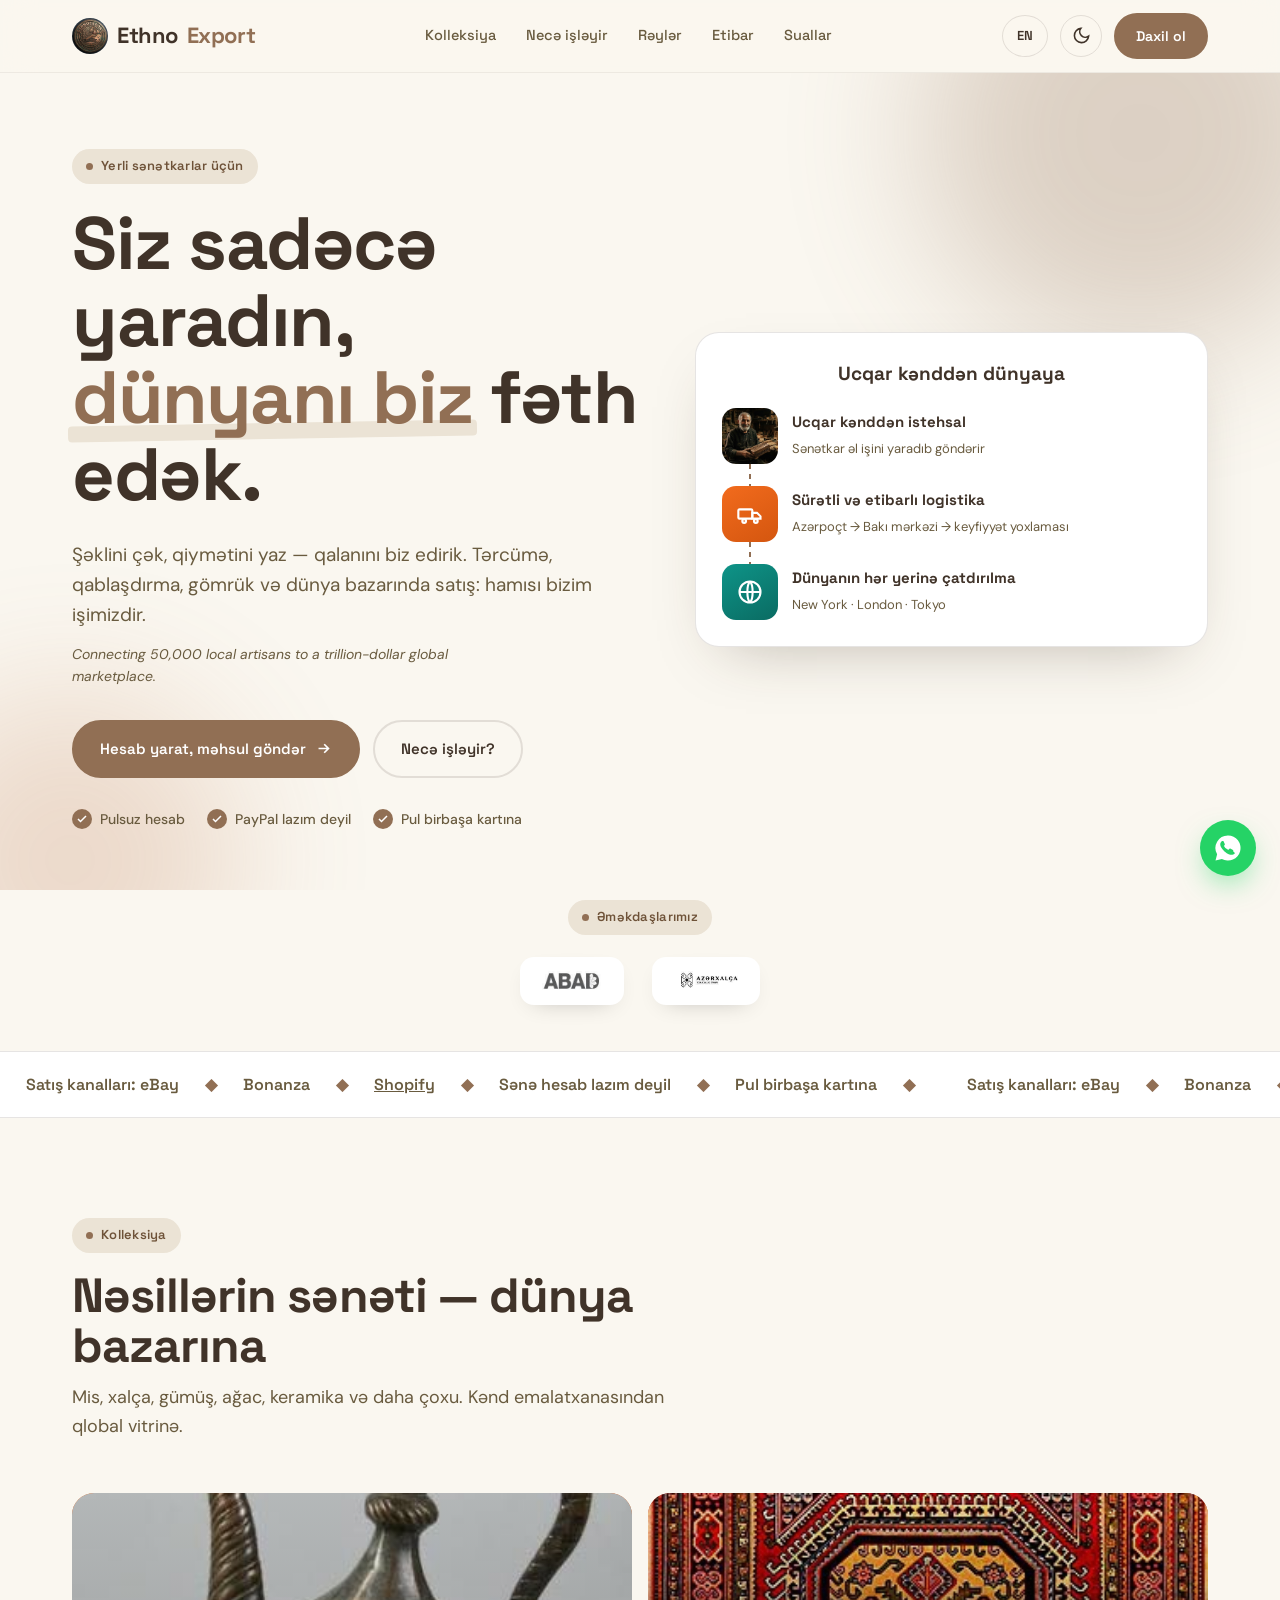
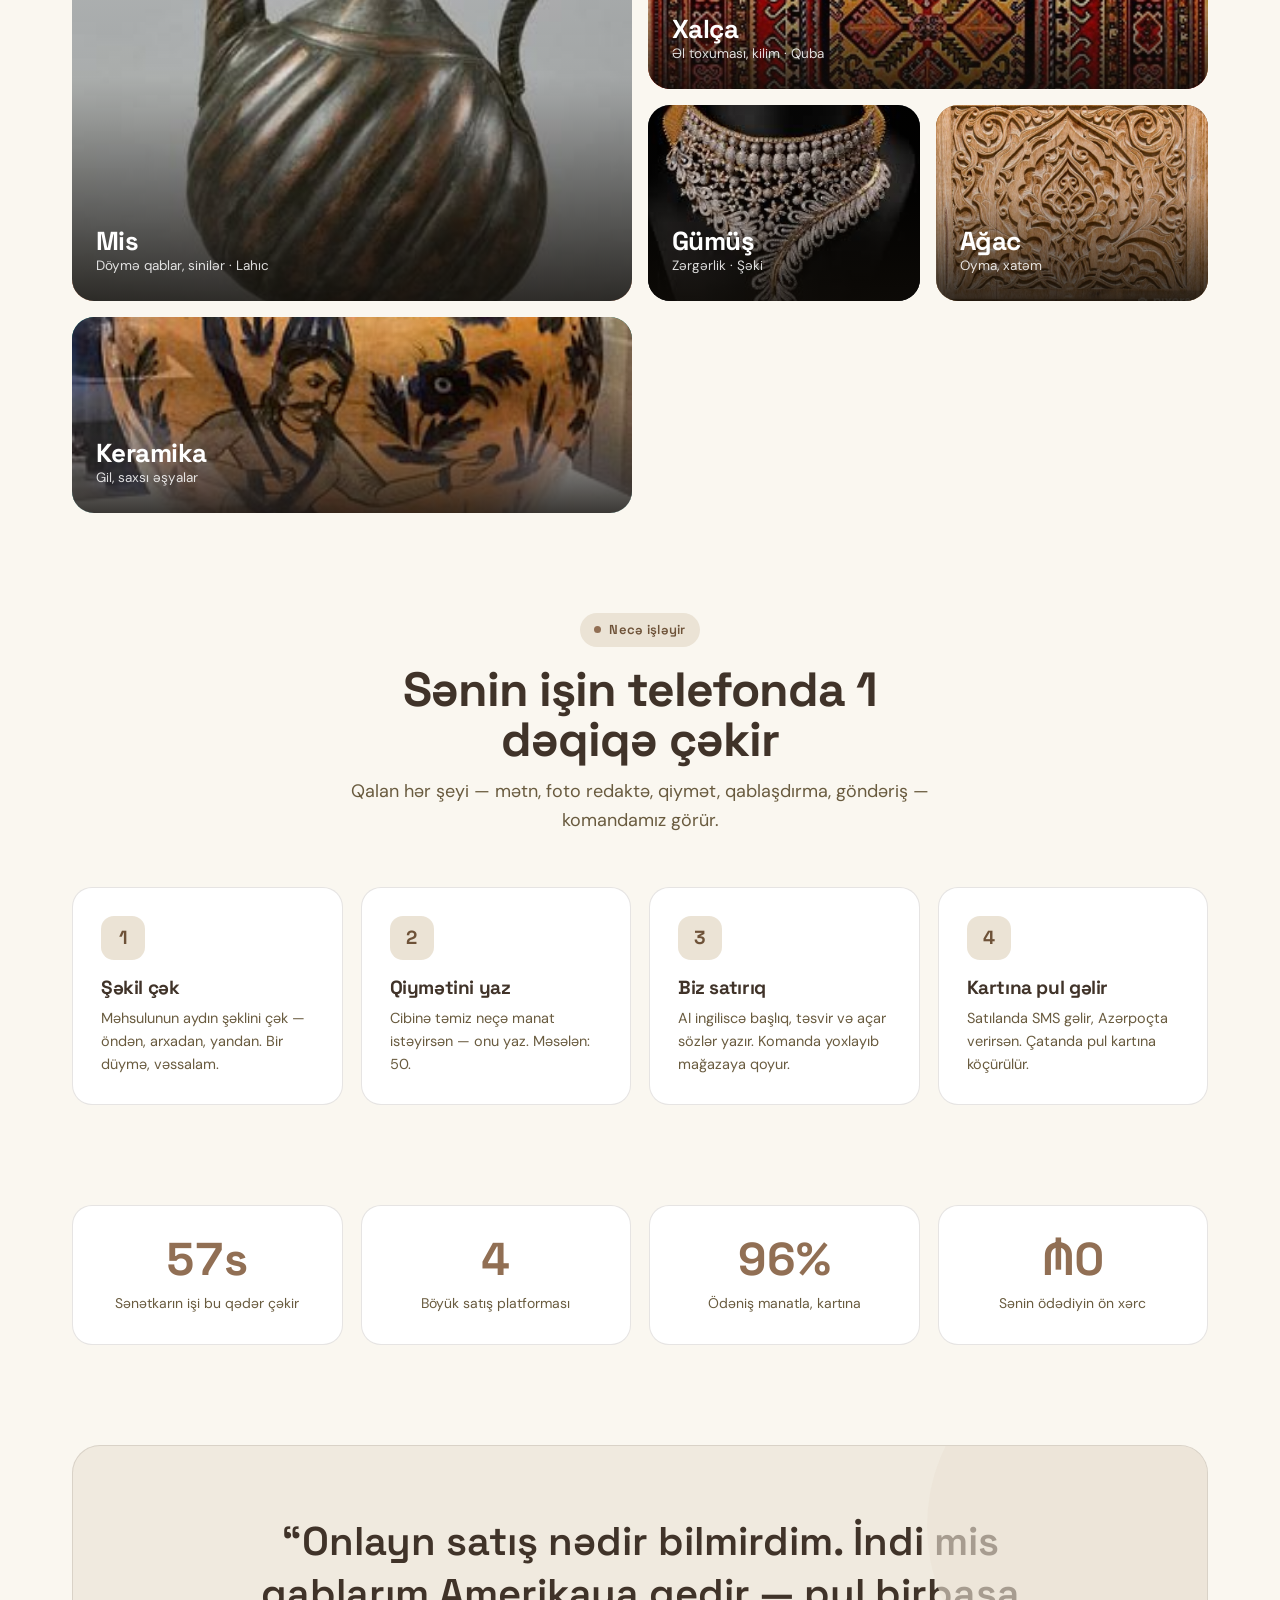
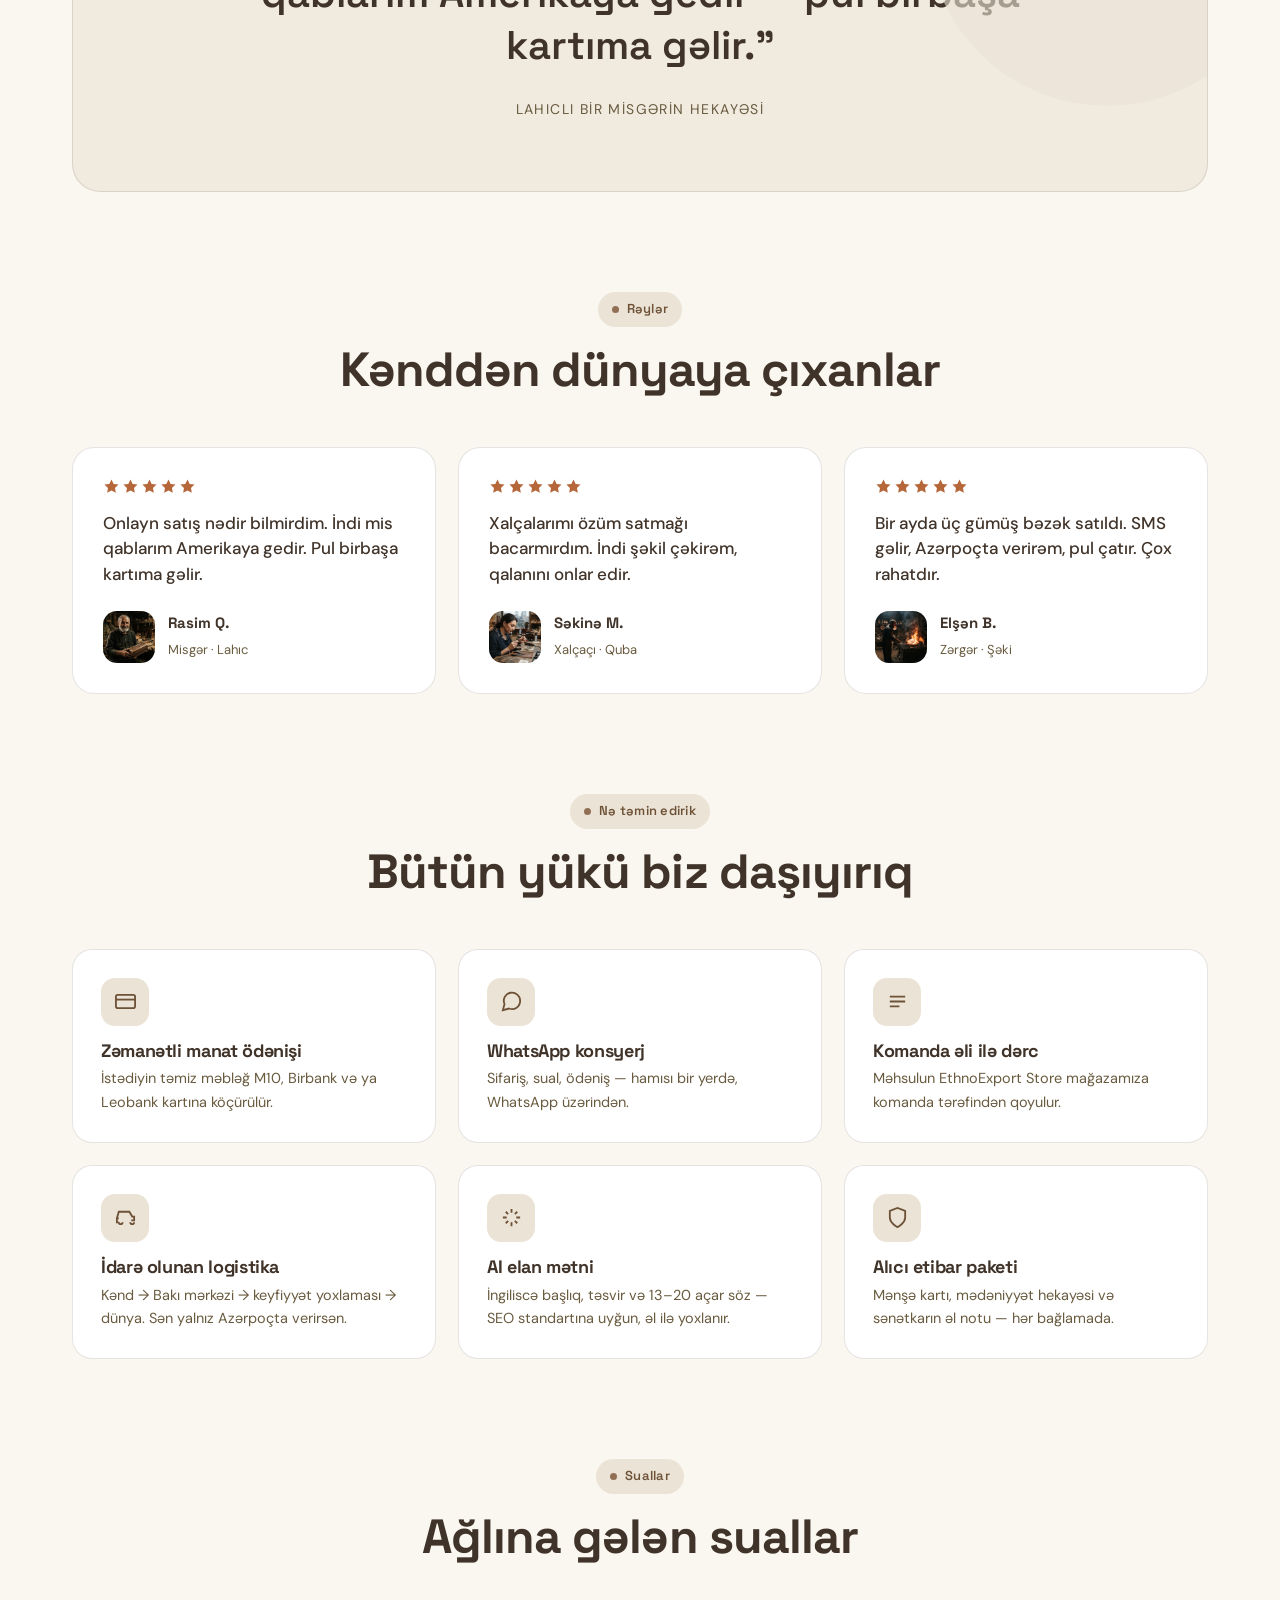
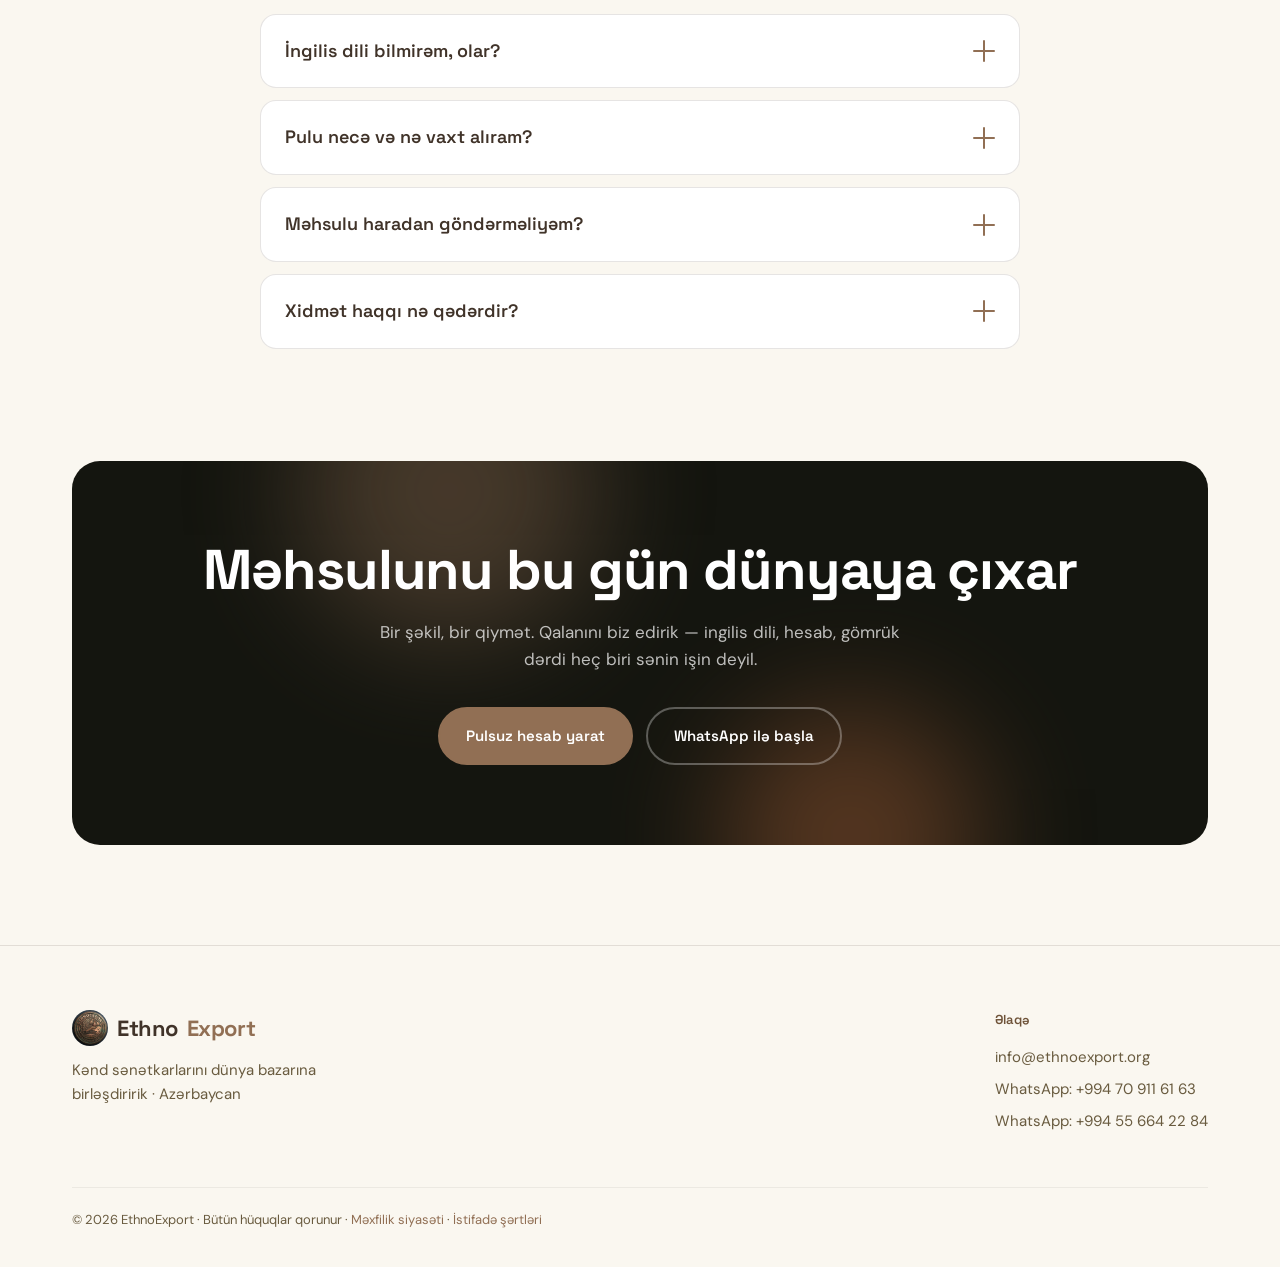
==== commit 930afc93: "Əməkdaşlarımız: ABAD + Azərxalça real logolar (ağ çip, hər iki temada görünür) Co-Authored-By: Claud" ====
--- a/index.html
+++ b/index.html
@@ -406,10 +406,10 @@
 </section>
 <style>
 .partners-sec{padding:10px 0 46px}
-.partners{display:flex;align-items:center;justify-content:center;gap:52px;flex-wrap:wrap}
-.partner-logo{height:60px;width:auto;object-fit:contain;opacity:.85;filter:grayscale(.15);transition:opacity .3s,filter .3s}
-.partner-logo:hover{opacity:1;filter:none}
-@media(max-width:600px){.partners{gap:32px}.partner-logo{height:46px}}
+.partners{display:flex;align-items:center;justify-content:center;gap:28px;flex-wrap:wrap}
+.partner-logo{height:48px;width:auto;object-fit:contain;background:#fff;padding:14px 22px;border-radius:14px;box-shadow:0 8px 24px -14px rgba(0,0,0,.3);transition:transform .3s}
+.partner-logo:hover{transform:translateY(-3px)}
+@media(max-width:600px){.partners{gap:18px}.partner-logo{height:38px;padding:10px 16px}}
 </style>
 
 <!-- MARQUEE -->
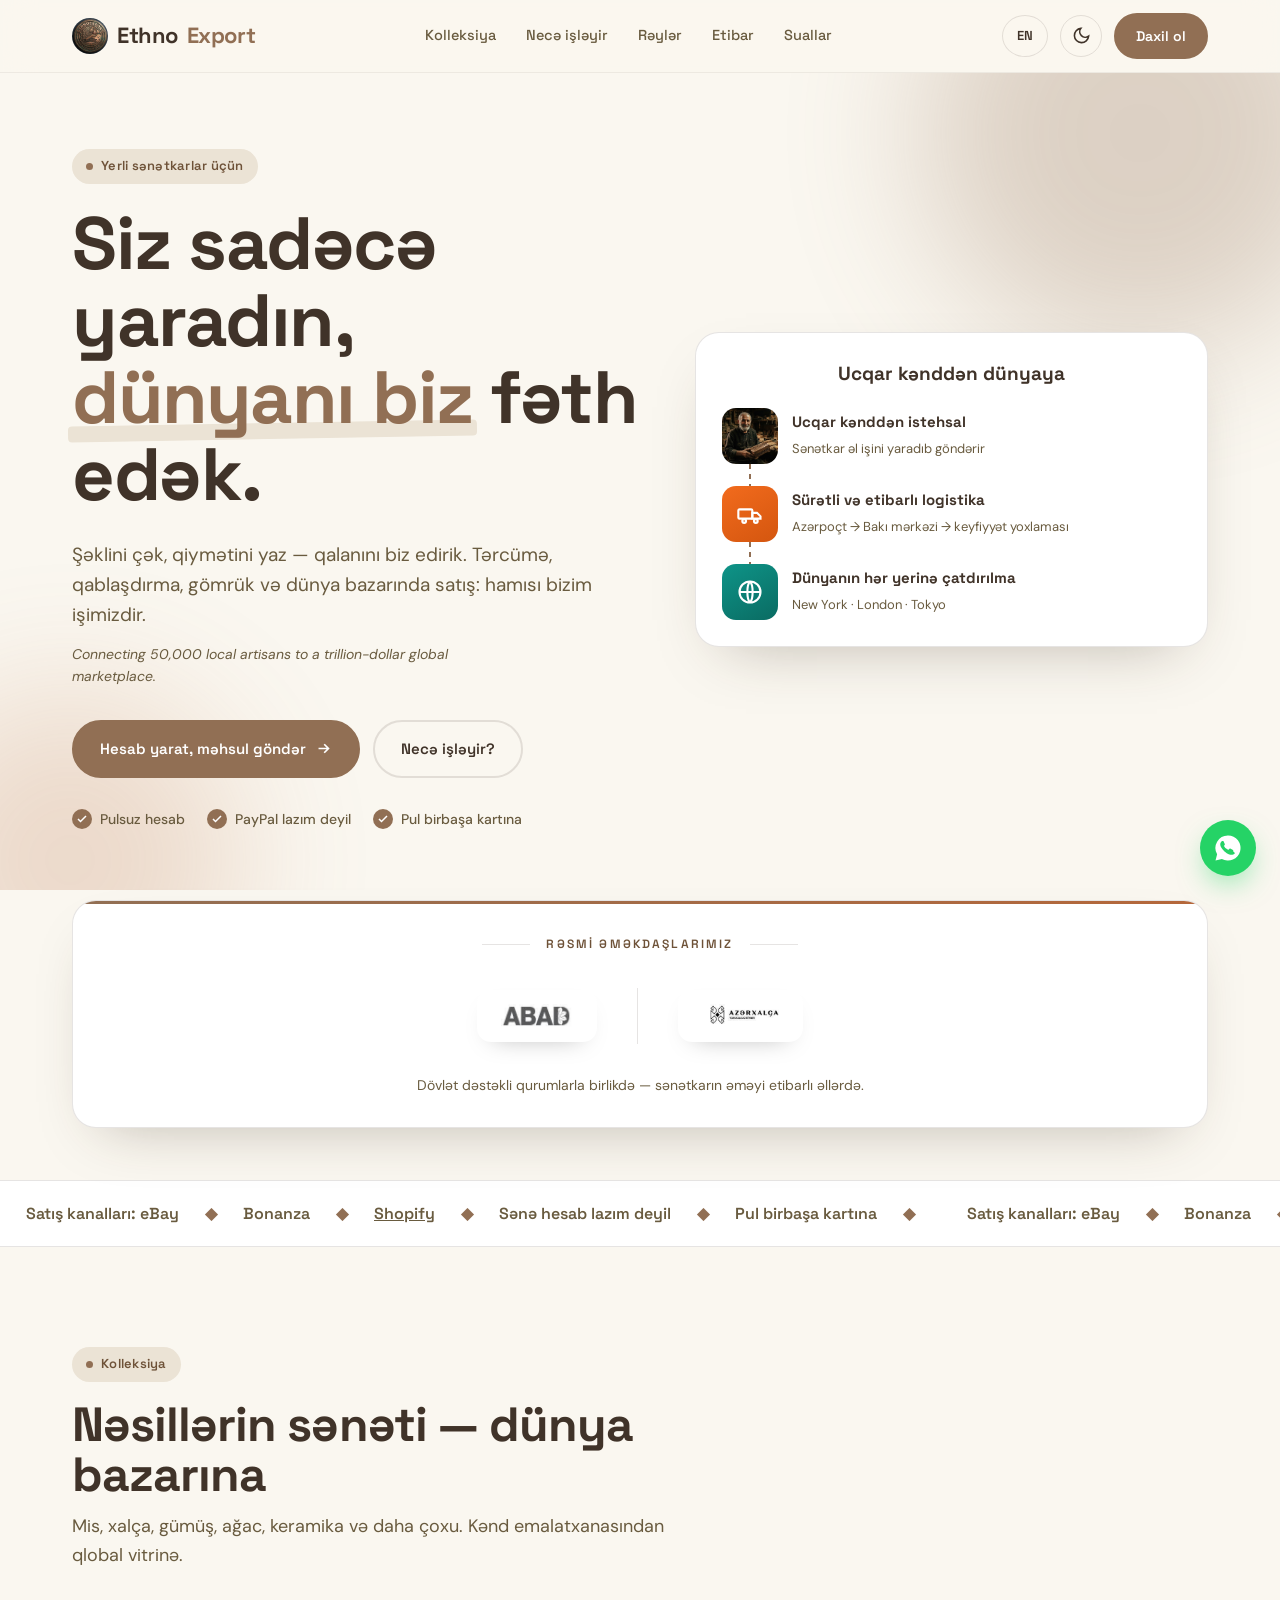
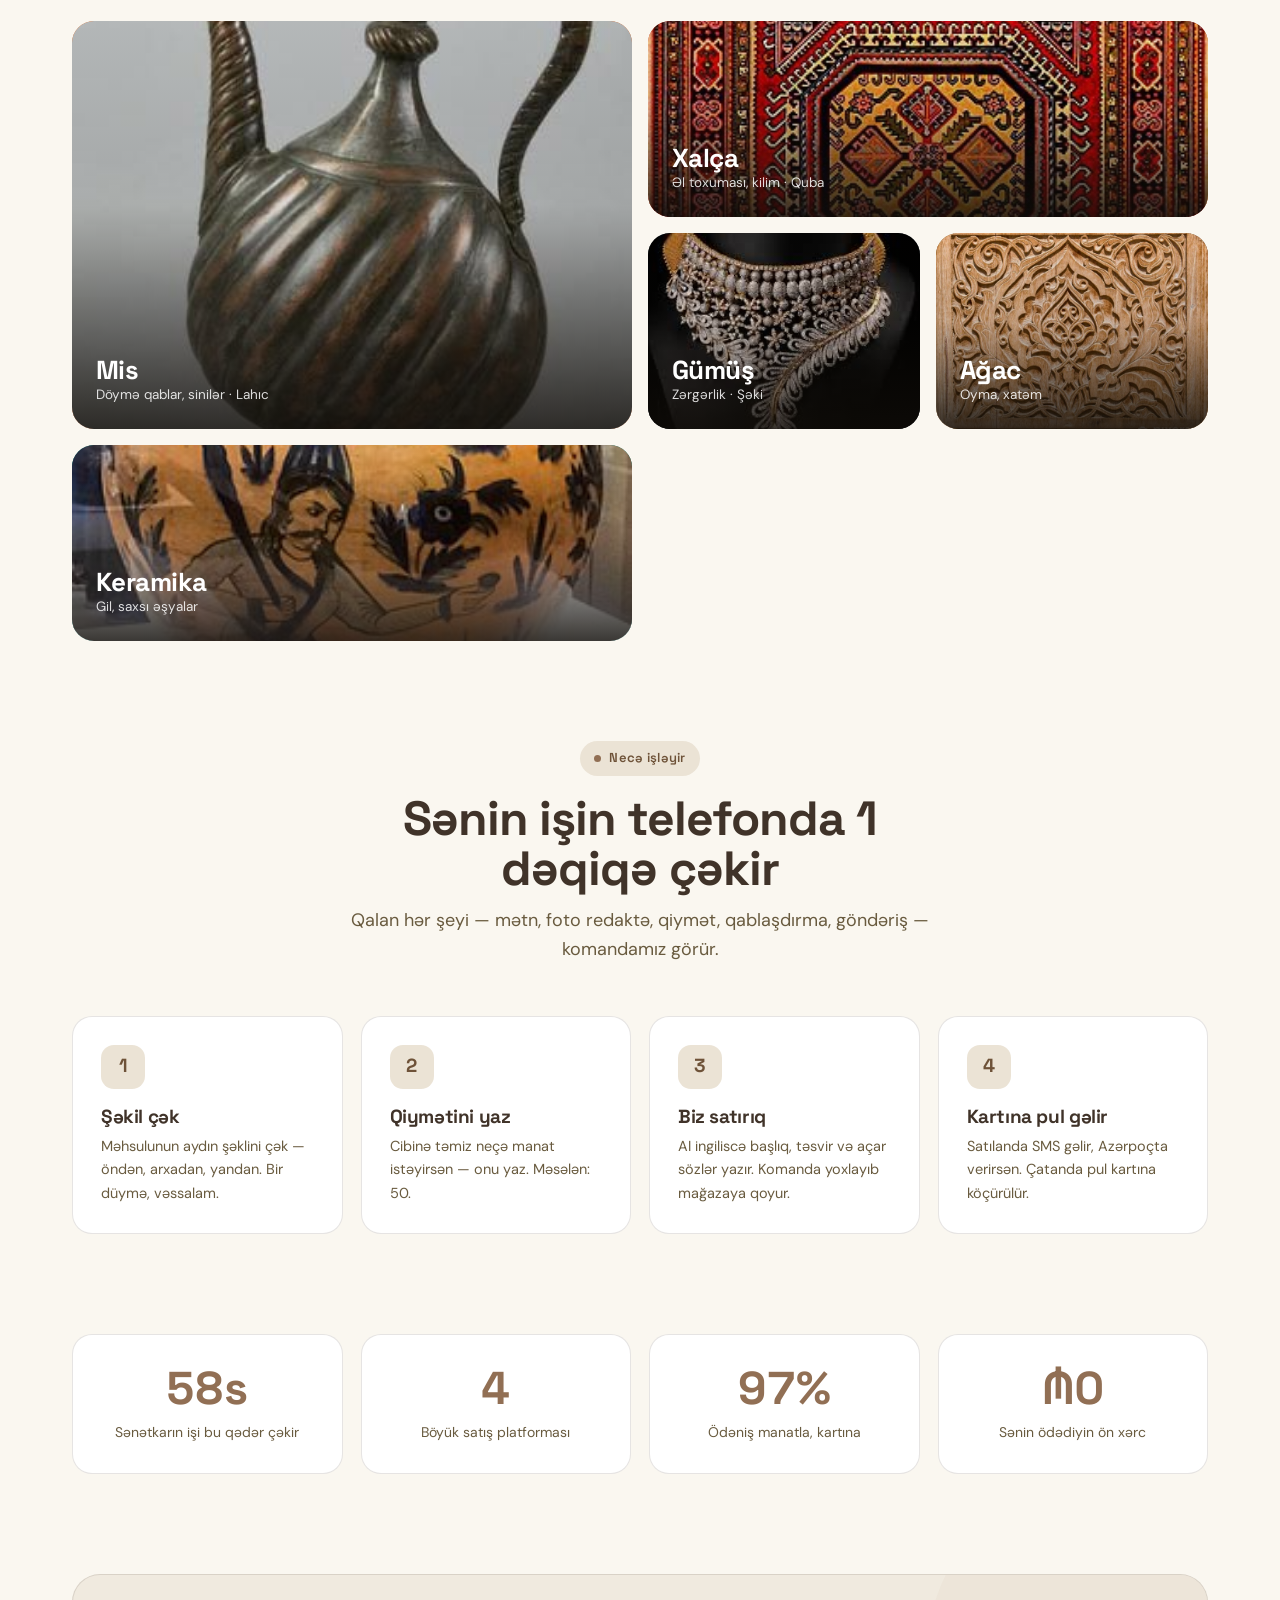
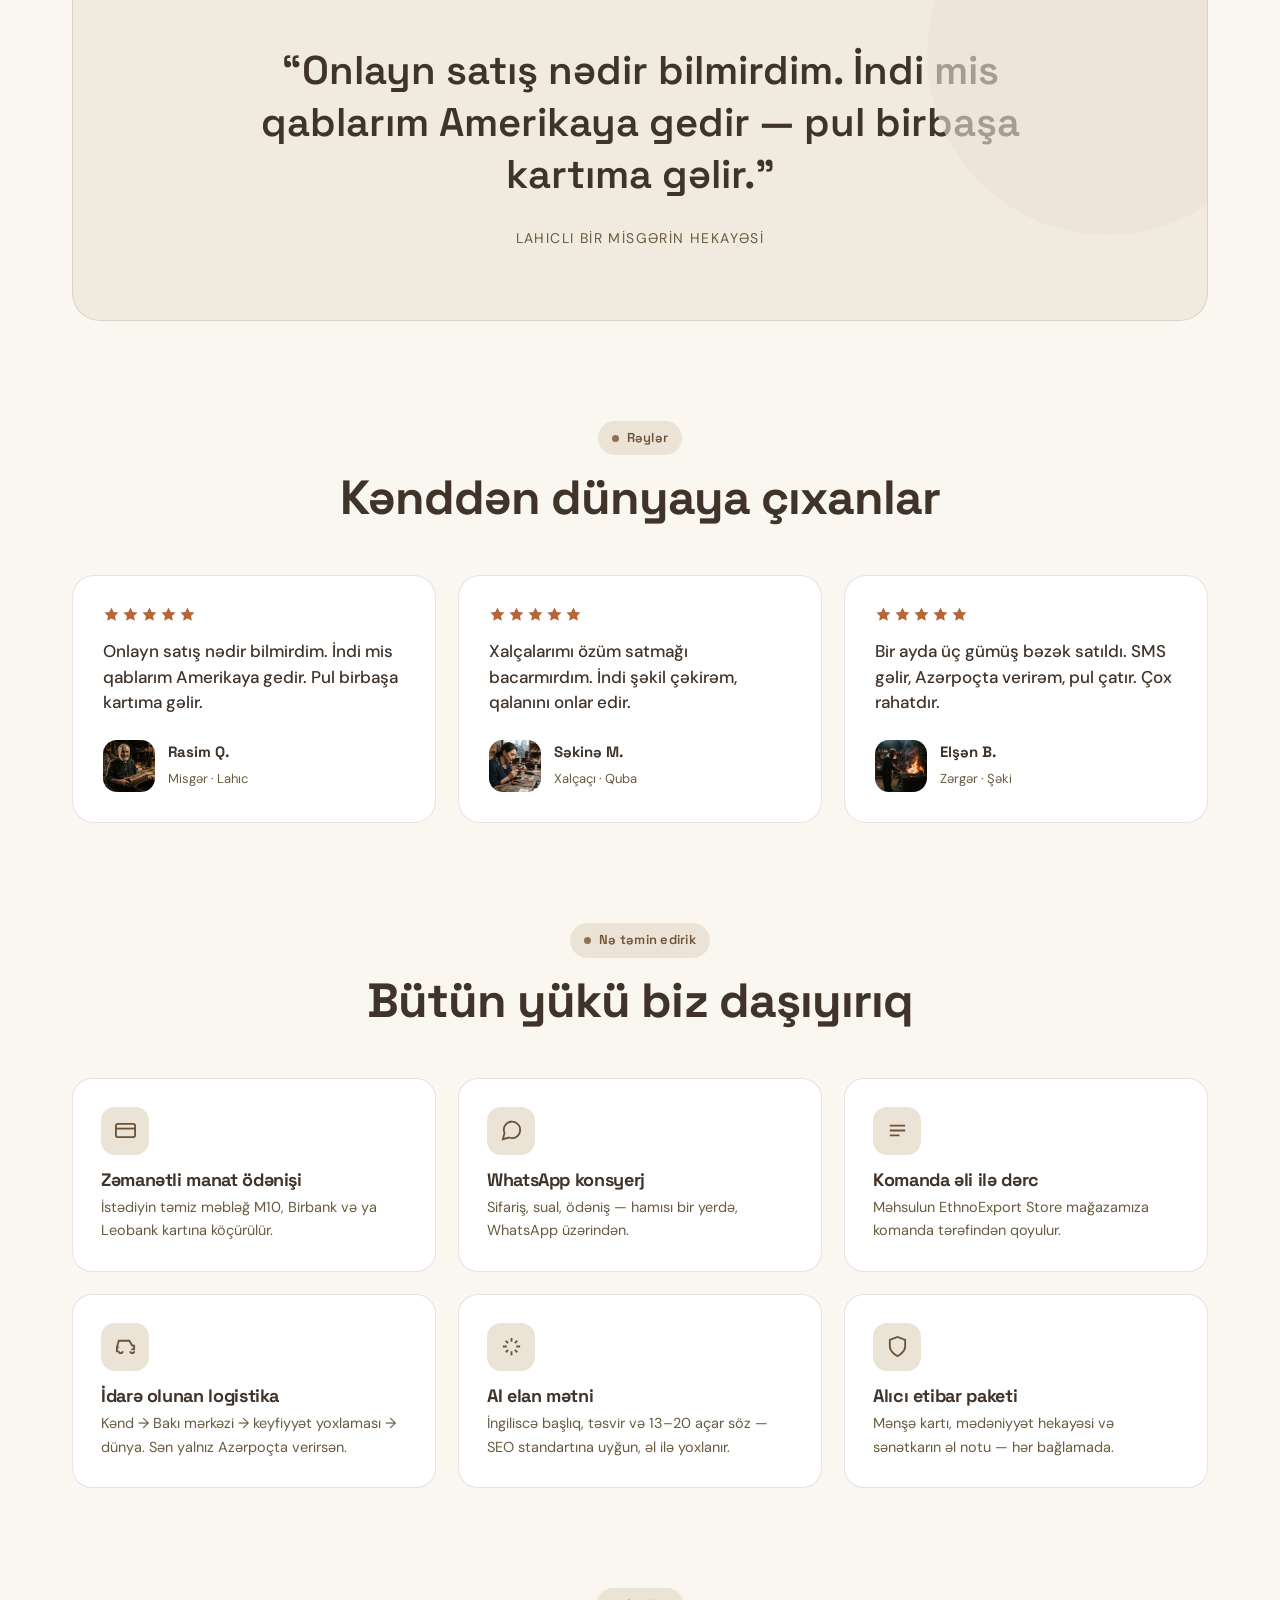
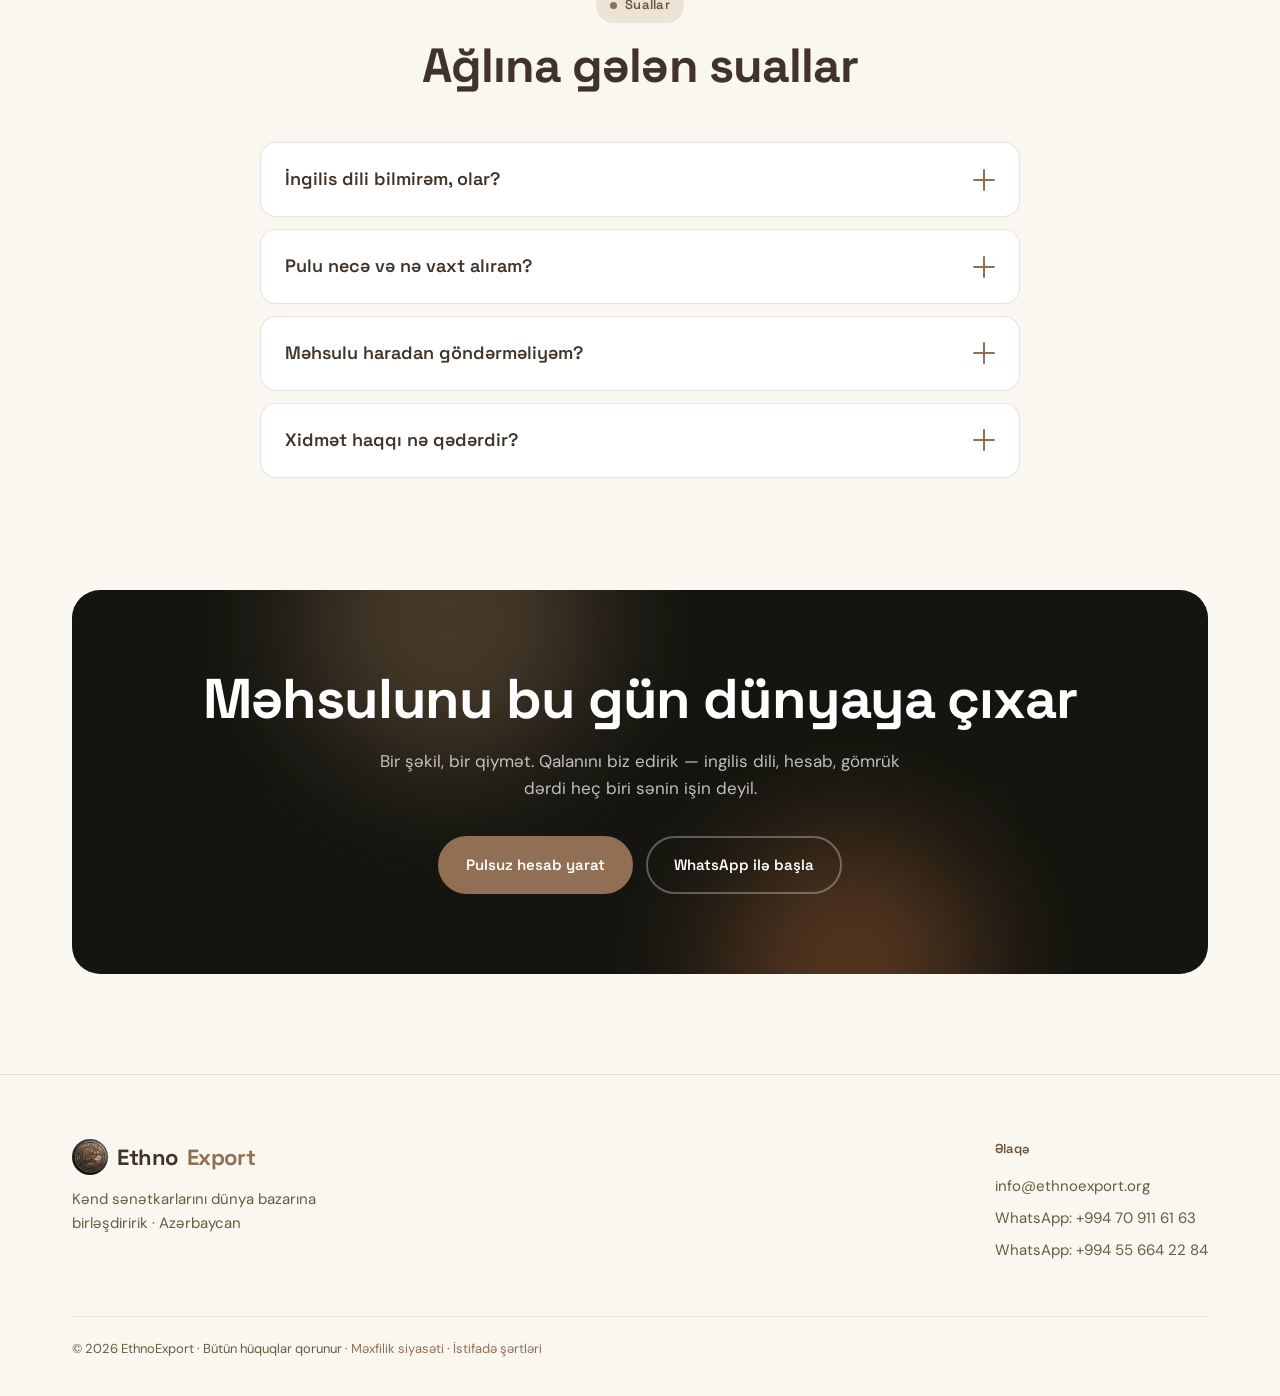
==== commit edc535fb: "Əməkdaşlarımız: cilalı panel (gradient üst xətt, başlıq, ayırıcı, izah mətni) Co-Authored-By: Claude" ====
--- a/index.html
+++ b/index.html
@@ -396,20 +396,36 @@
 
 <!-- PARTNERS -->
 <section class="partners-sec" id="partners">
-  <div class="wrap reveal" style="text-align:center">
-    <div class="eyebrow" style="margin-bottom:22px"><span class="dot"></span> Əməkdaşlarımız</div>
-    <div class="partners">
-      <img src="assets/img/abad.png" alt="ABAD" class="partner-logo">
-      <img src="assets/img/azerxalca.png" alt="Azərxalça" class="partner-logo">
+  <div class="wrap reveal">
+    <div class="partners-card">
+      <div class="partners-head">
+        <span class="pline"></span>
+        <span class="ptag">Rəsmi əməkdaşlarımız</span>
+        <span class="pline"></span>
+      </div>
+      <div class="partners">
+        <div class="partner-chip"><img src="assets/img/abad.png" alt="ABAD"></div>
+        <div class="pdiv"></div>
+        <div class="partner-chip"><img src="assets/img/azerxalca.png" alt="Azərxalça"></div>
+      </div>
+      <p class="partners-note">Dövlət dəstəkli qurumlarla birlikdə — sənətkarın əməyi etibarlı əllərdə.</p>
     </div>
   </div>
 </section>
 <style>
-.partners-sec{padding:10px 0 46px}
-.partners{display:flex;align-items:center;justify-content:center;gap:28px;flex-wrap:wrap}
-.partner-logo{height:48px;width:auto;object-fit:contain;background:#fff;padding:14px 22px;border-radius:14px;box-shadow:0 8px 24px -14px rgba(0,0,0,.3);transition:transform .3s}
-.partner-logo:hover{transform:translateY(-3px)}
-@media(max-width:600px){.partners{gap:18px}.partner-logo{height:38px;padding:10px 16px}}
+.partners-sec{padding:10px 0 52px}
+.partners-card{position:relative;background:var(--surface);border:1px solid var(--line);border-radius:24px;padding:34px 30px 30px;text-align:center;box-shadow:var(--shadow);overflow:hidden}
+.partners-card::before{content:"";position:absolute;top:0;left:0;right:0;height:3px;background:linear-gradient(90deg,var(--green),var(--orange))}
+.partners-head{display:flex;align-items:center;justify-content:center;gap:16px;margin-bottom:26px}
+.partners-head .pline{height:1px;width:48px;background:var(--line)}
+.partners-head .ptag{font-family:"Space Grotesk";font-size:12px;font-weight:600;letter-spacing:.18em;text-transform:uppercase;color:var(--green-dk)}
+.partners{display:flex;align-items:center;justify-content:center;gap:0;flex-wrap:wrap}
+.partner-chip{padding:10px 40px;transition:transform .3s}
+.partner-chip:hover{transform:translateY(-4px)}
+.partner-chip img{height:52px;width:auto;object-fit:contain;background:#fff;padding:14px 24px;border-radius:14px;box-shadow:0 10px 26px -16px rgba(0,0,0,.35)}
+.pdiv{width:1px;align-self:stretch;background:var(--line);margin:8px 0}
+.partners-note{margin-top:22px;font-size:14px;color:var(--ink-soft);max-width:52ch;margin-left:auto;margin-right:auto}
+@media(max-width:600px){.partner-chip{padding:12px 20px}.partner-chip img{height:40px;padding:10px 16px}.pdiv{display:none}}
 </style>
 
 <!-- MARQUEE -->
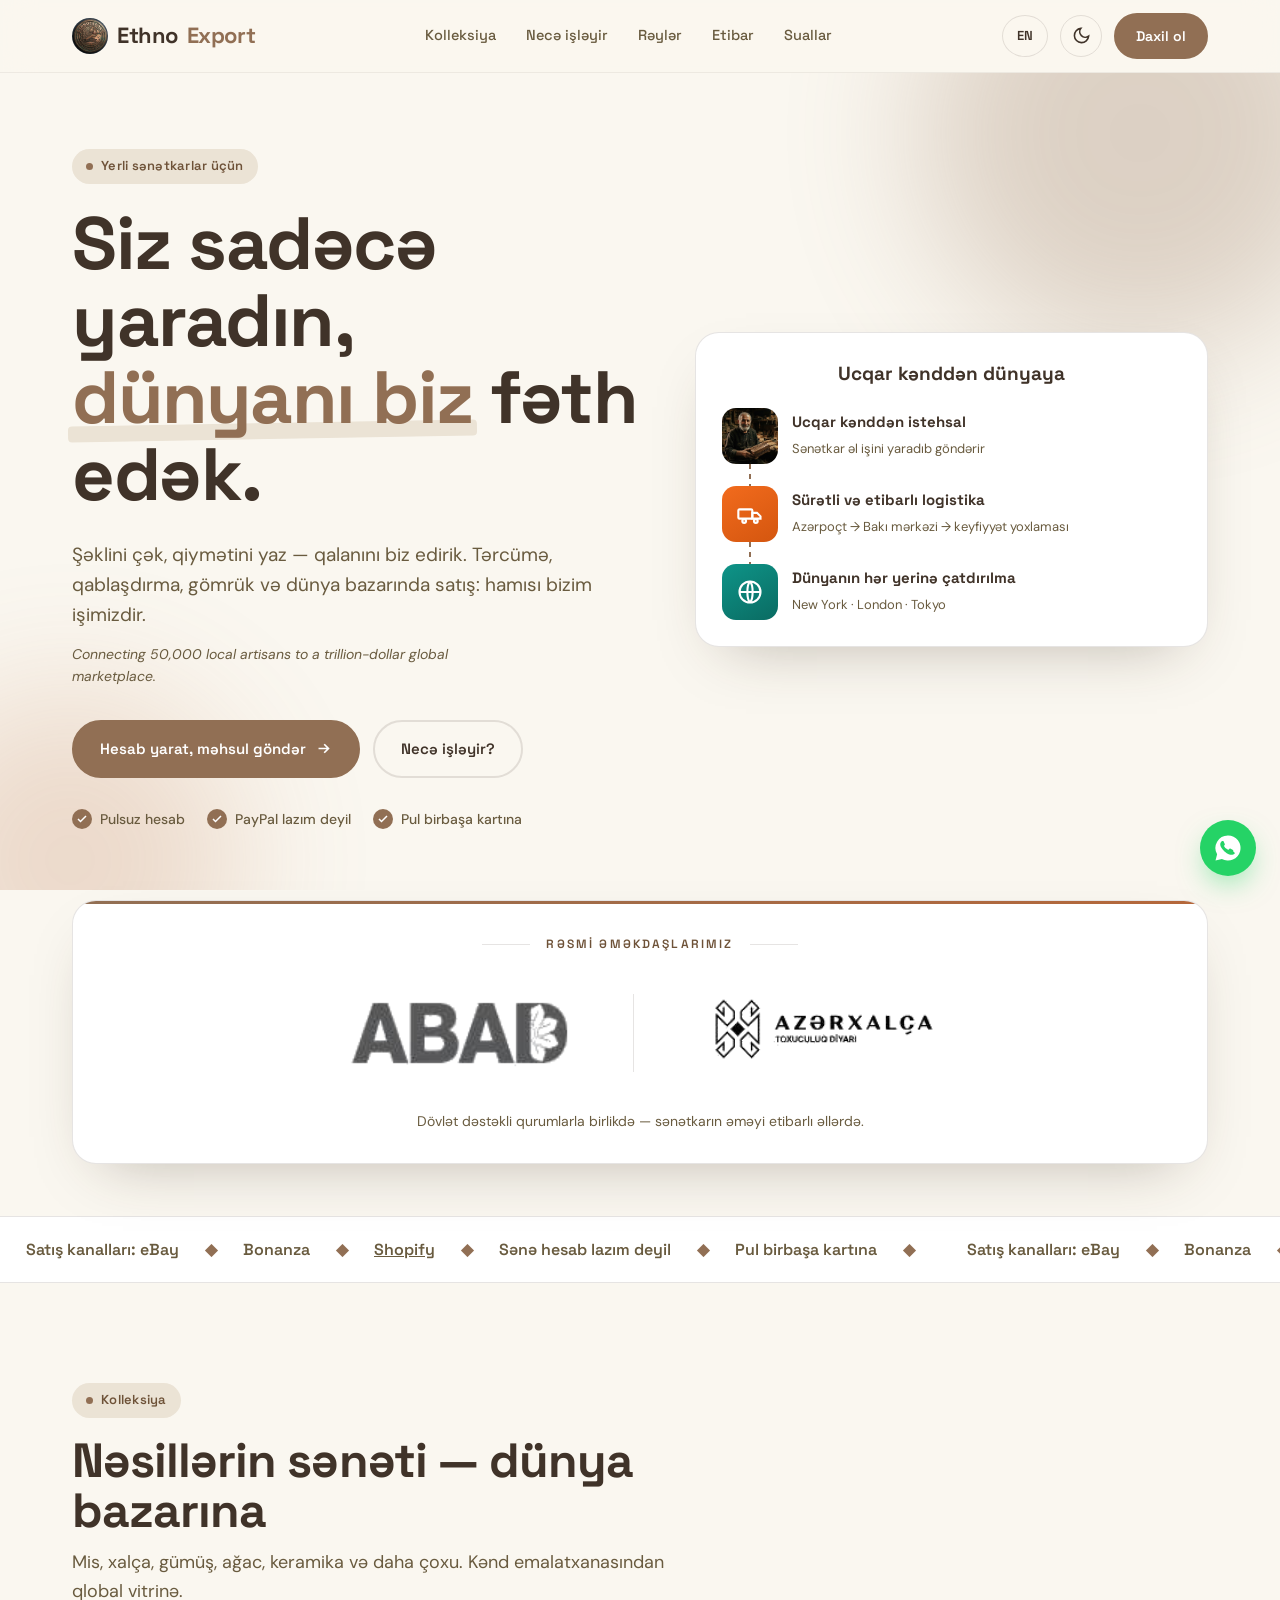
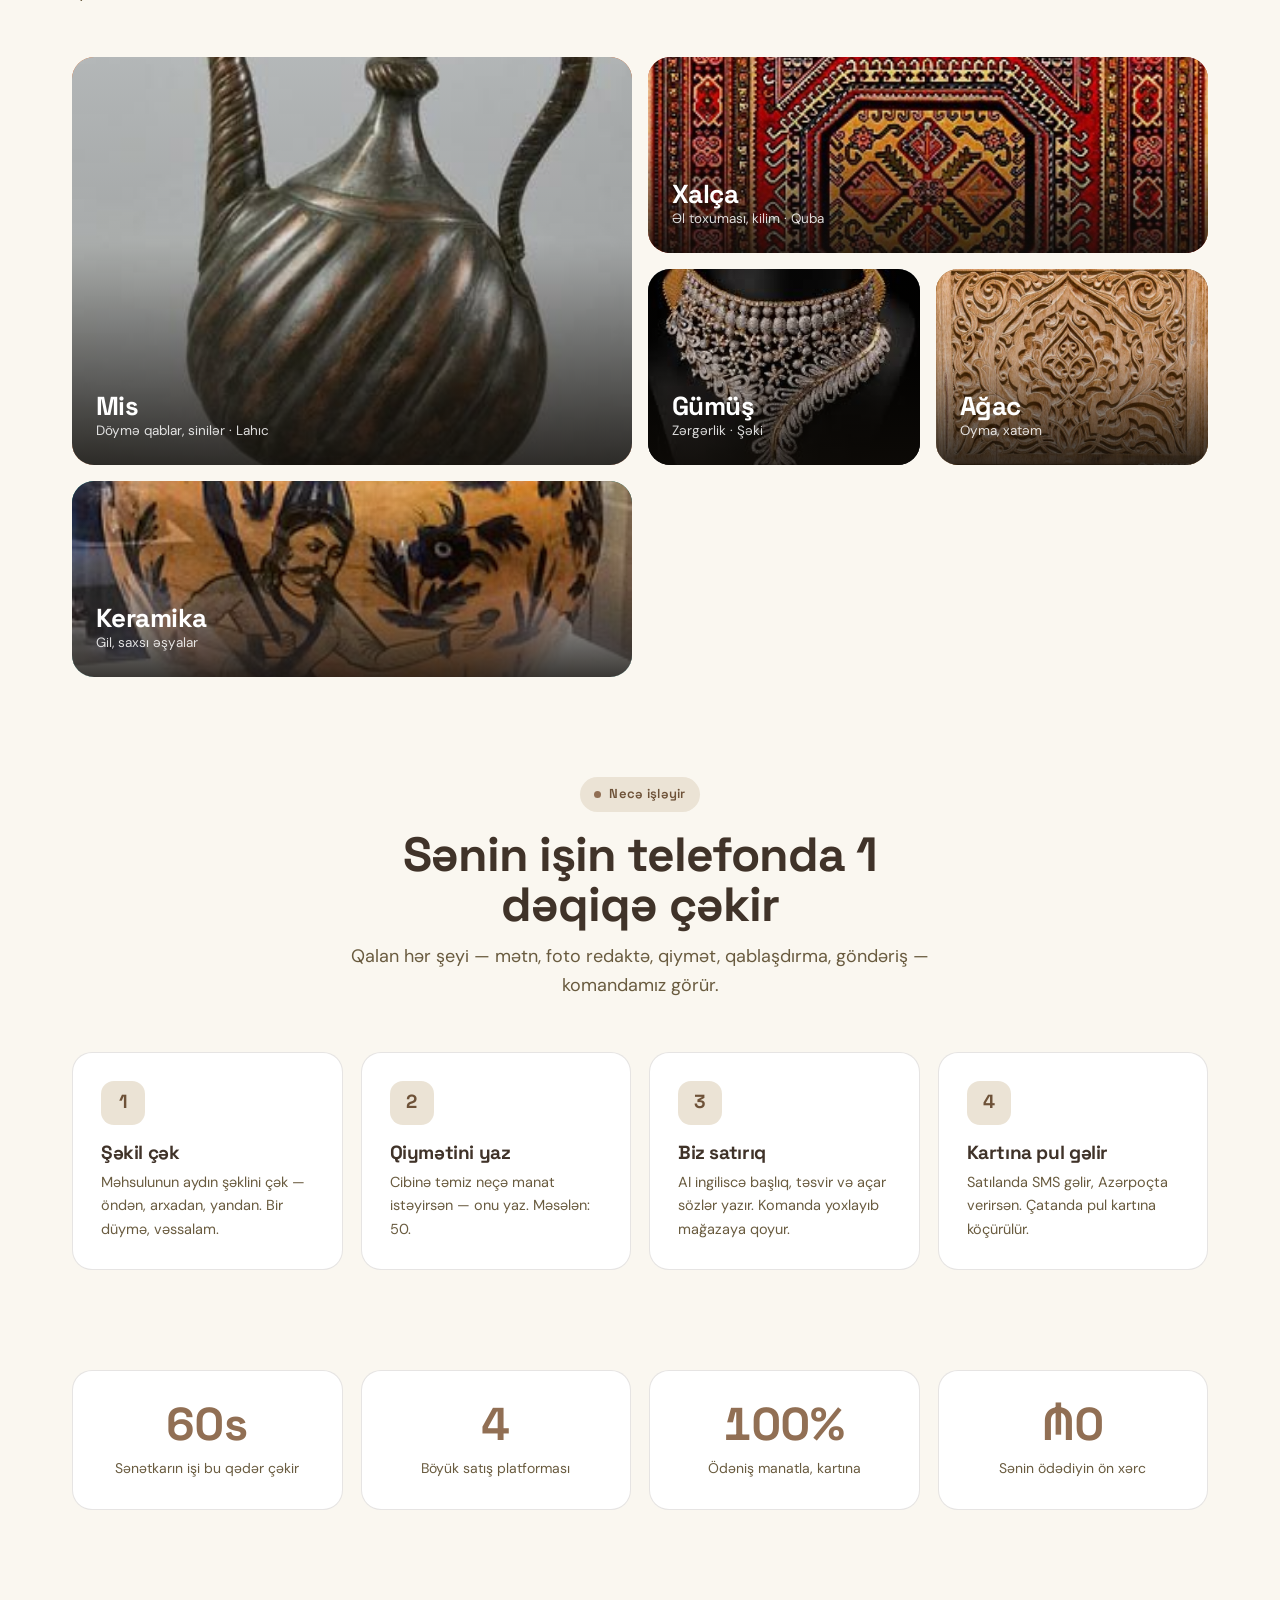
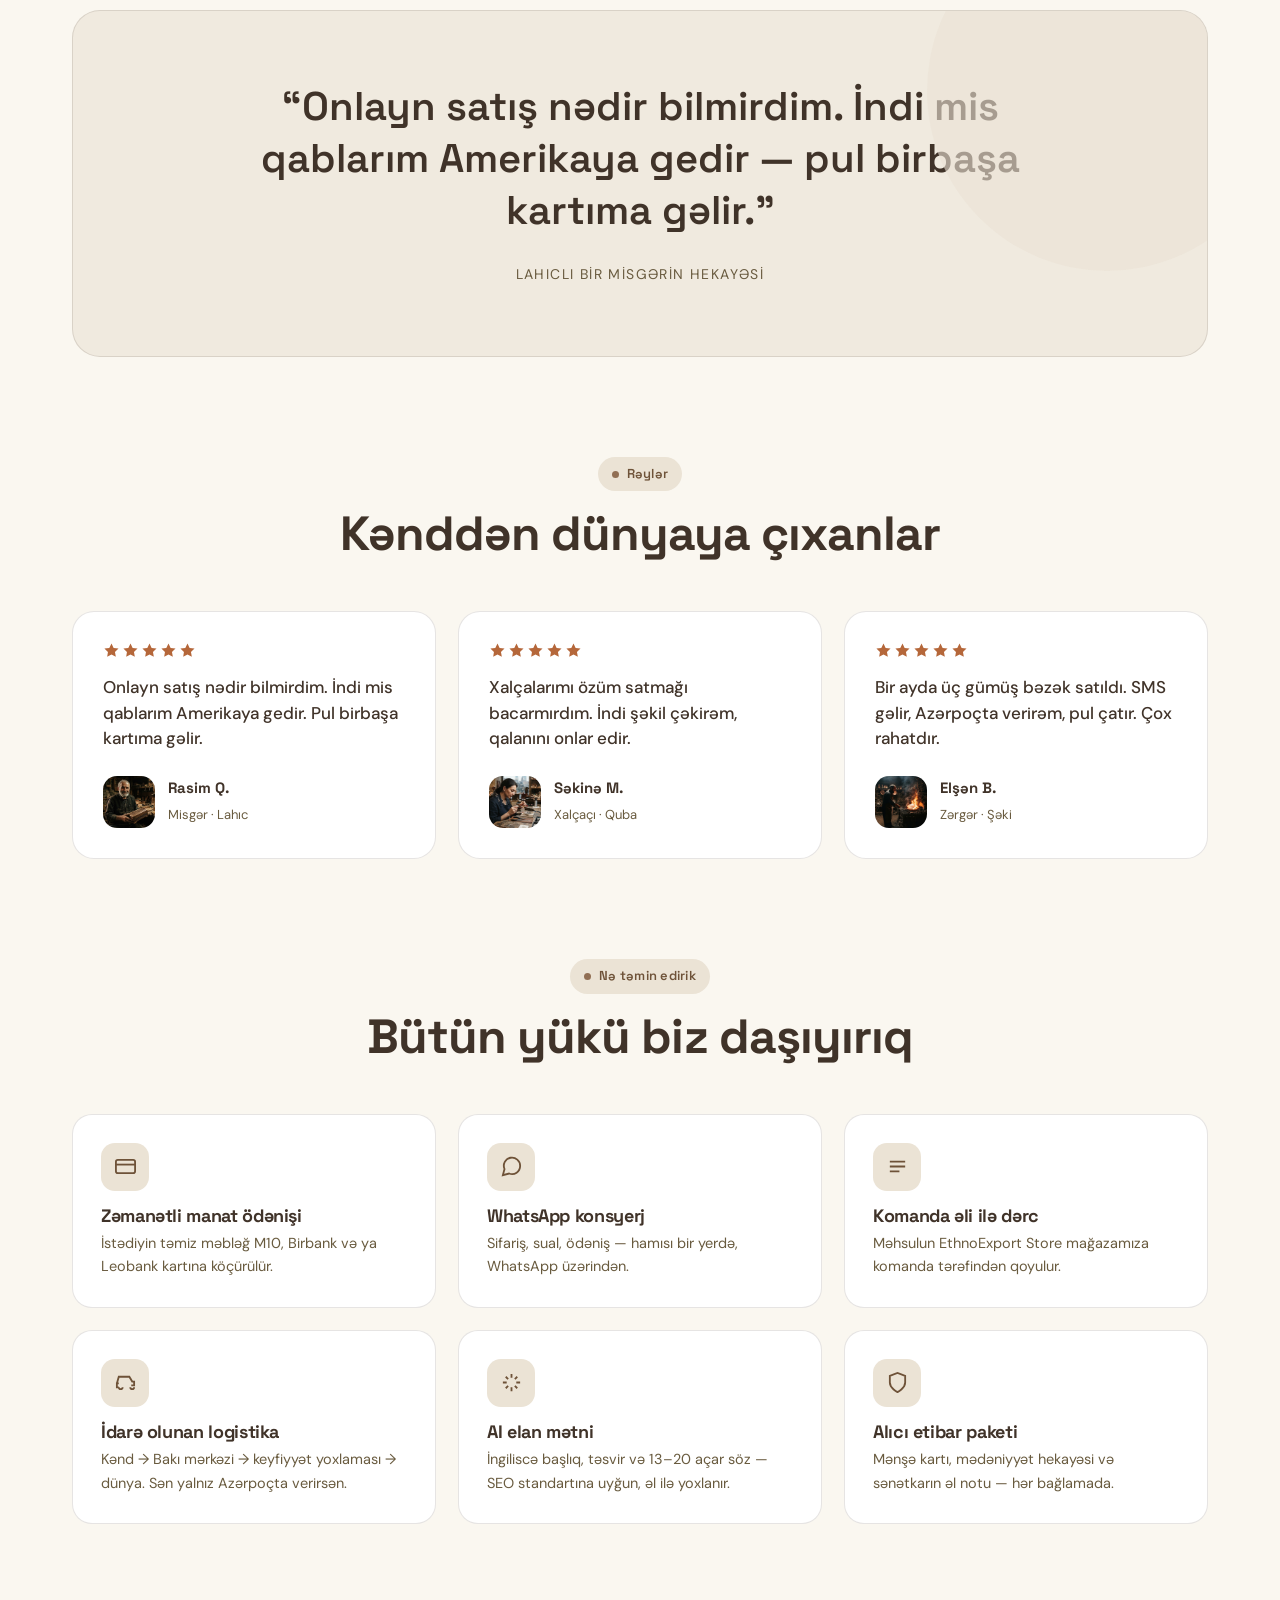
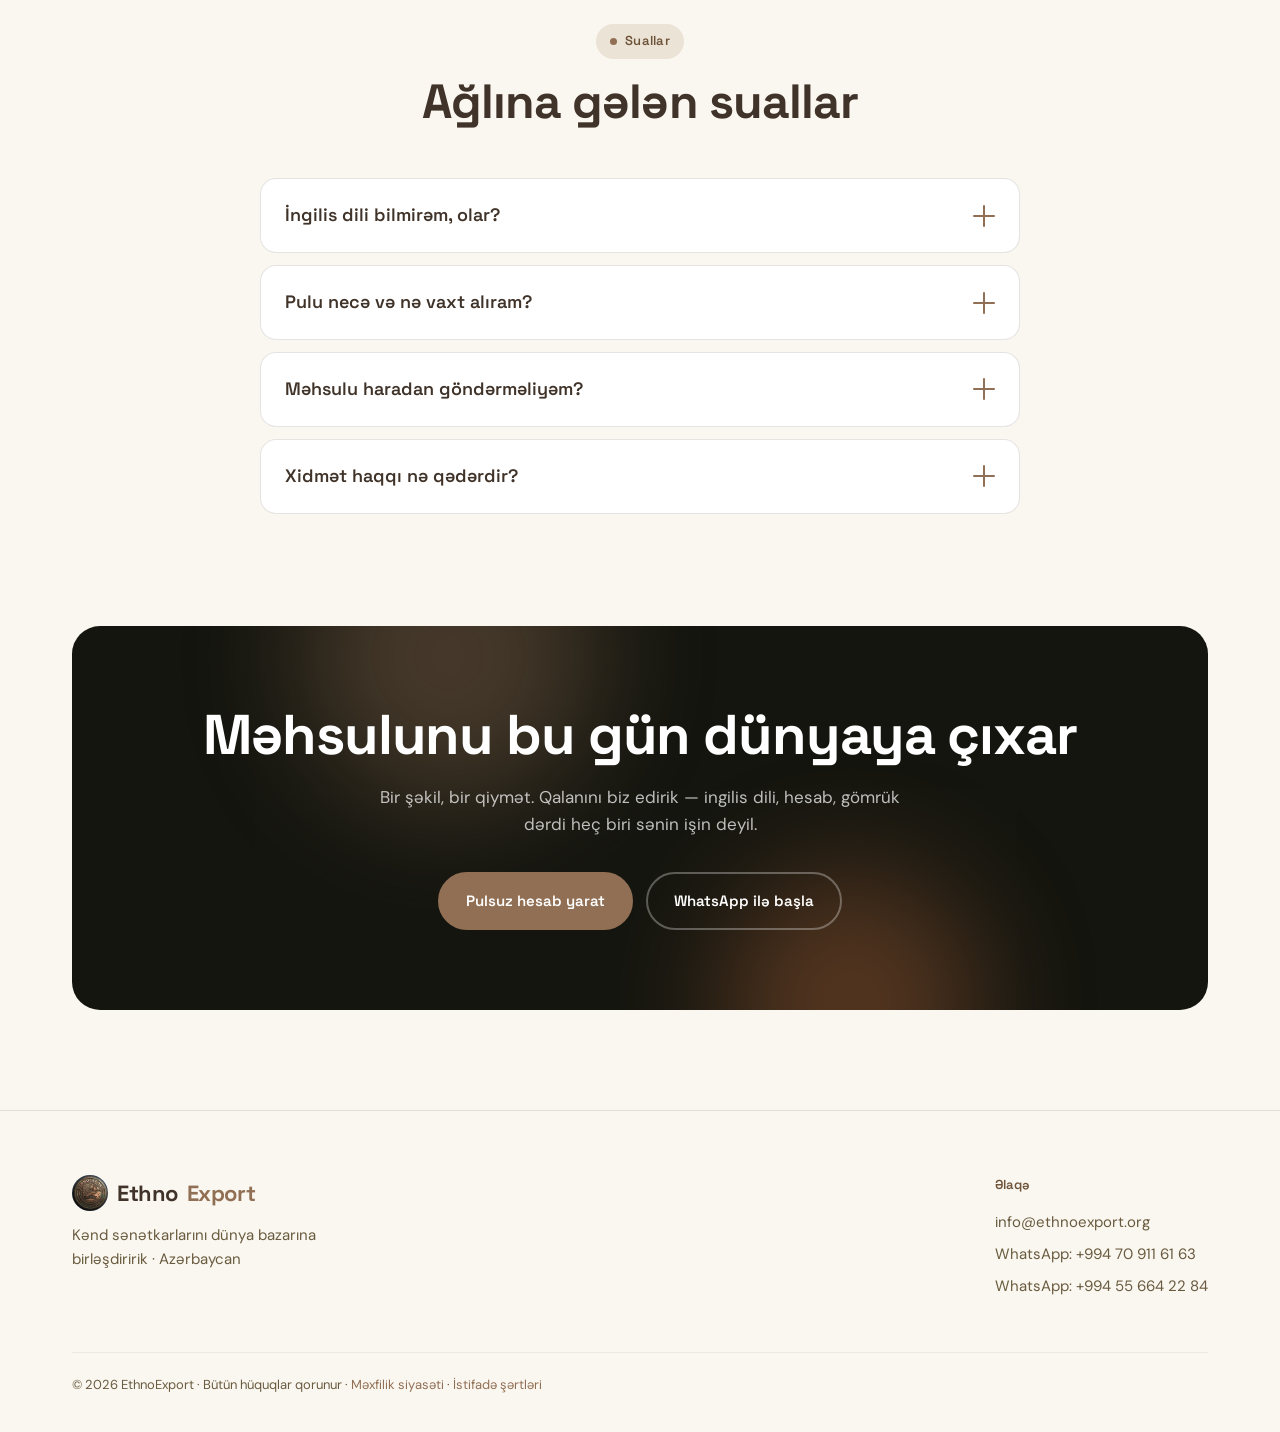
==== commit d4c9fc18: "Əməkdaşlarımız: logolar şəffaf fon + böyüdüldü, tünd temada ağ Co-Authored-By: Claude Opus 4.8 <nore" ====
--- a/index.html
+++ b/index.html
@@ -420,12 +420,13 @@
 .partners-head .pline{height:1px;width:48px;background:var(--line)}
 .partners-head .ptag{font-family:"Space Grotesk";font-size:12px;font-weight:600;letter-spacing:.18em;text-transform:uppercase;color:var(--green-dk)}
 .partners{display:flex;align-items:center;justify-content:center;gap:0;flex-wrap:wrap}
-.partner-chip{padding:10px 40px;transition:transform .3s}
-.partner-chip:hover{transform:translateY(-4px)}
-.partner-chip img{height:52px;width:auto;object-fit:contain;background:#fff;padding:14px 24px;border-radius:14px;box-shadow:0 10px 26px -16px rgba(0,0,0,.35)}
-.pdiv{width:1px;align-self:stretch;background:var(--line);margin:8px 0}
-.partners-note{margin-top:22px;font-size:14px;color:var(--ink-soft);max-width:52ch;margin-left:auto;margin-right:auto}
-@media(max-width:600px){.partner-chip{padding:12px 20px}.partner-chip img{height:40px;padding:10px 16px}.pdiv{display:none}}
+.partner-chip{padding:14px 54px;transition:transform .35s}
+.partner-chip:hover{transform:translateY(-4px) scale(1.03)}
+.partner-chip img{height:78px;width:auto;object-fit:contain;transition:filter .3s}
+[data-theme="dark"] .partner-chip img{filter:brightness(0) invert(1);opacity:.92}
+.pdiv{width:1px;align-self:stretch;background:var(--line);margin:14px 0}
+.partners-note{margin-top:24px;font-size:14px;color:var(--ink-soft);max-width:52ch;margin-left:auto;margin-right:auto}
+@media(max-width:600px){.partner-chip{padding:14px 24px}.partner-chip img{height:56px}.pdiv{display:none}}
 </style>
 
 <!-- MARQUEE -->
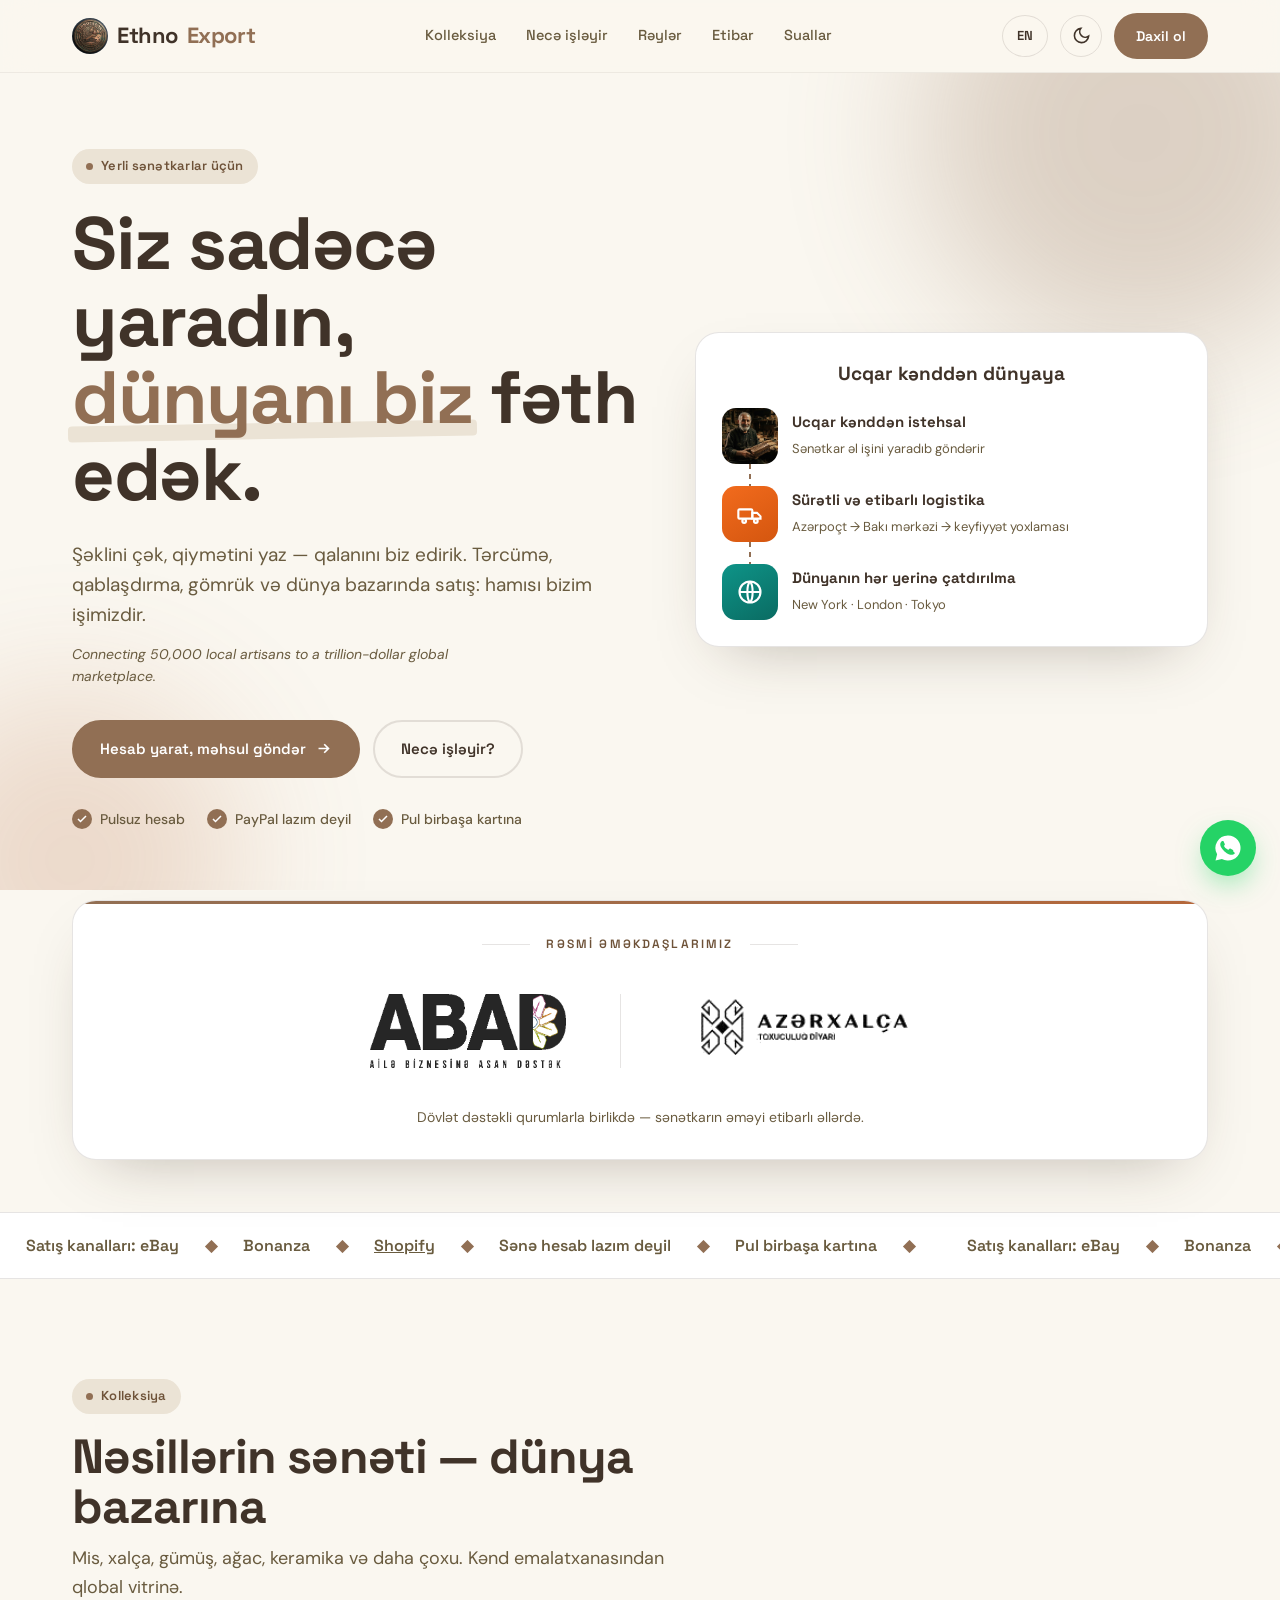
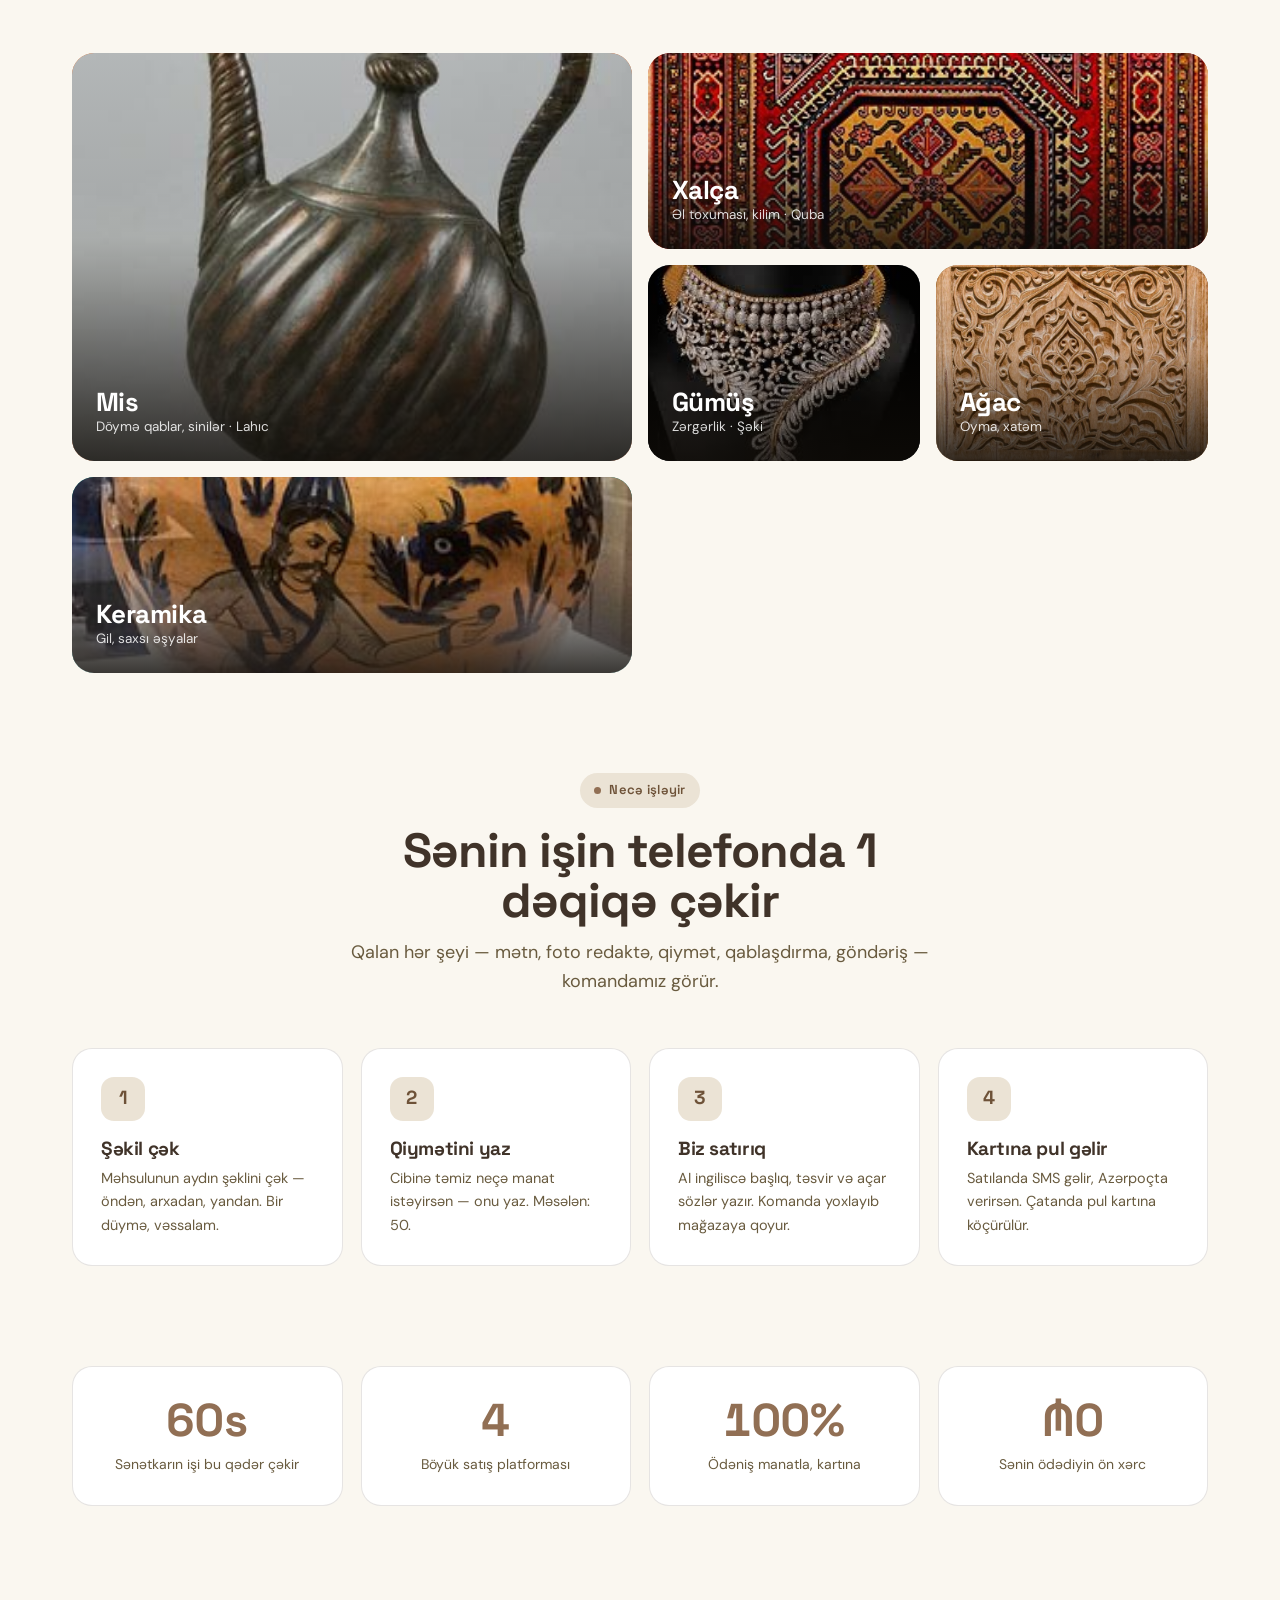
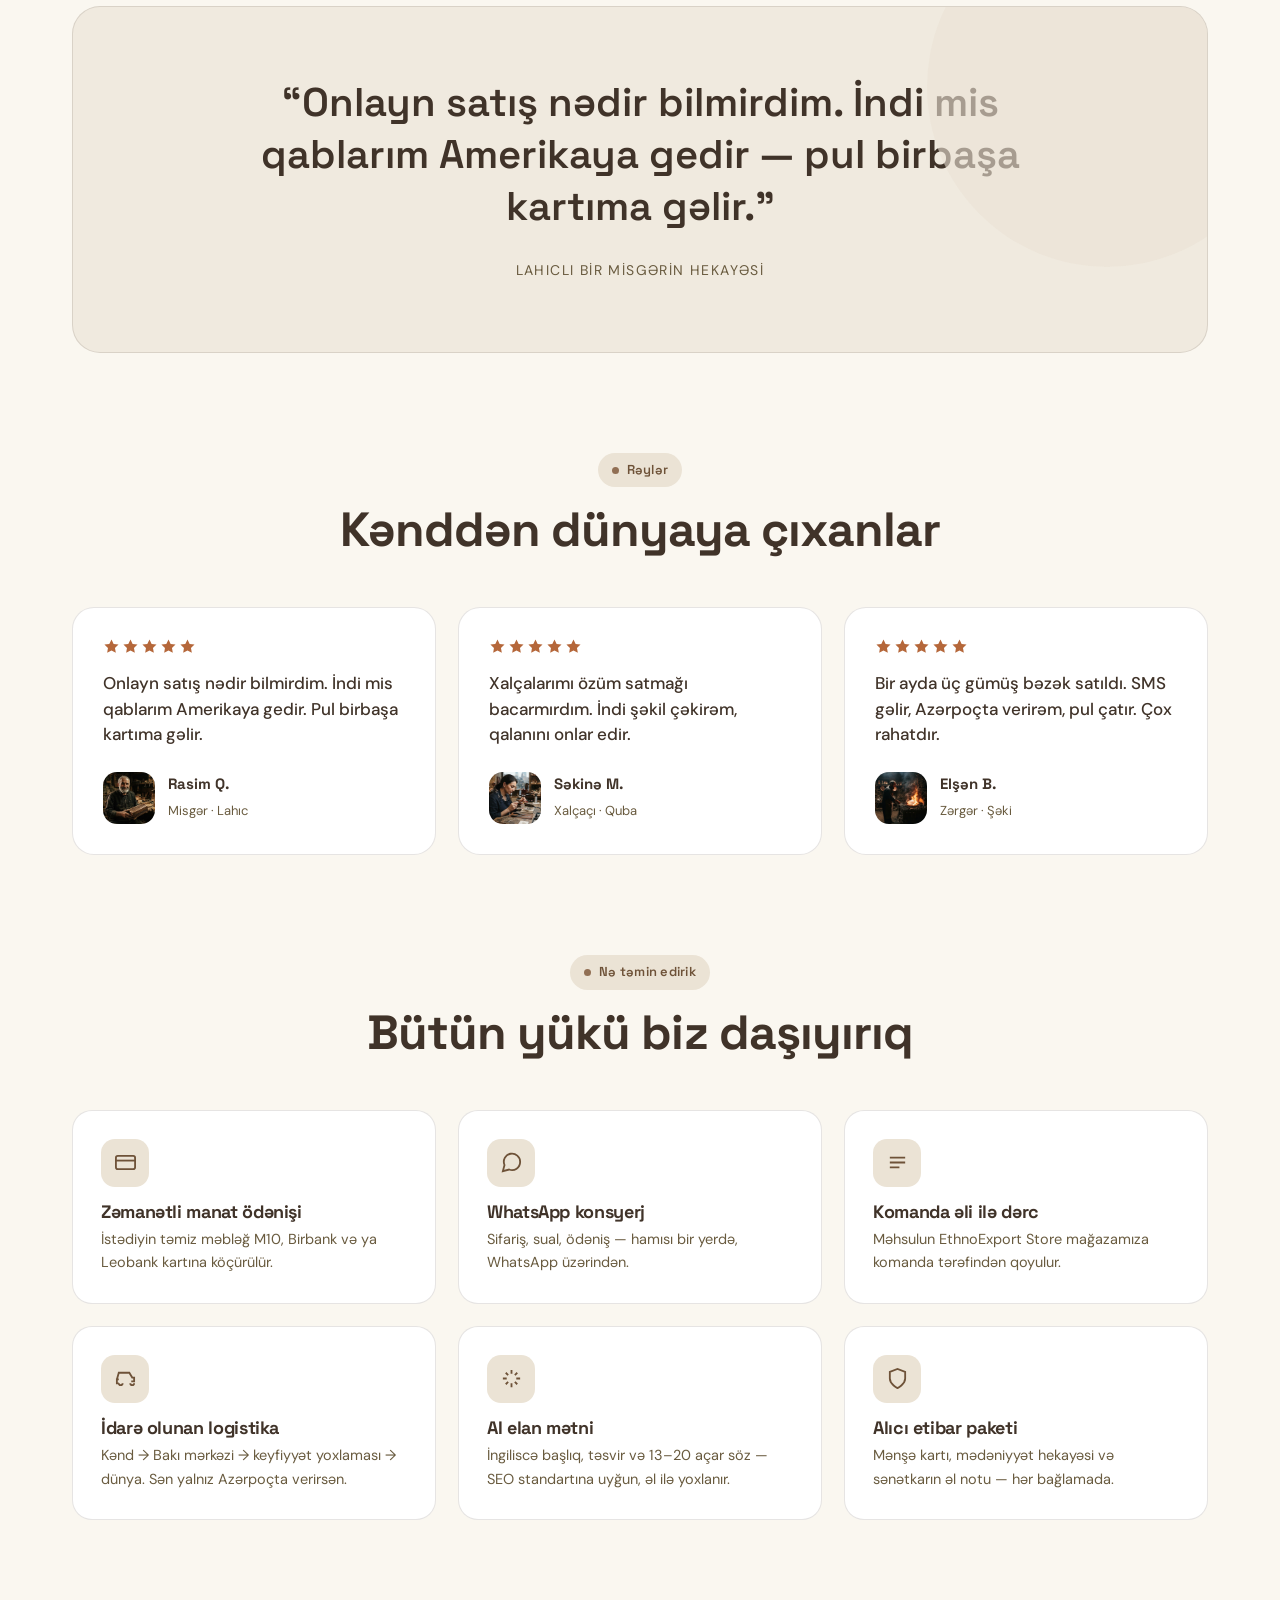
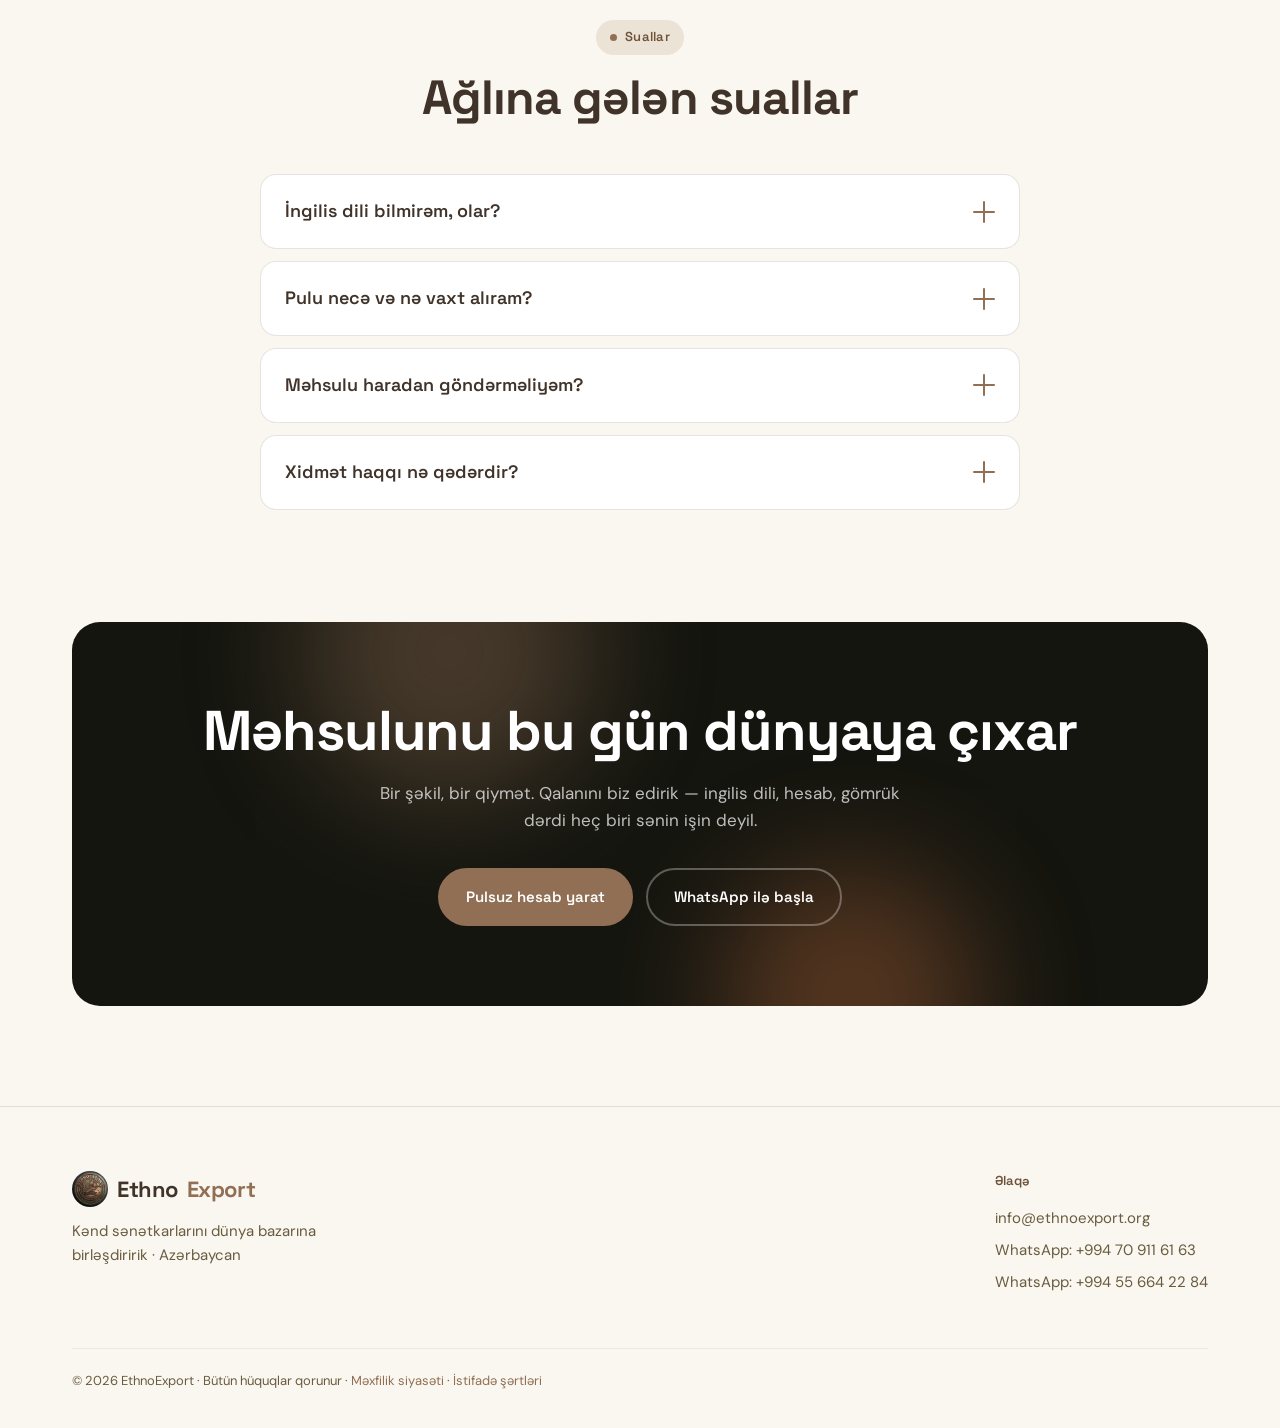
==== commit e9f46a29: "Əməkdaşlarımız: yeni ABAD logo (çiçək emblemi + şüar, şəffaf); tünd temada ağ çip Co-Authored-By: Cl" ====
--- a/index.html
+++ b/index.html
@@ -422,8 +422,8 @@
 .partners{display:flex;align-items:center;justify-content:center;gap:0;flex-wrap:wrap}
 .partner-chip{padding:14px 54px;transition:transform .35s}
 .partner-chip:hover{transform:translateY(-4px) scale(1.03)}
-.partner-chip img{height:78px;width:auto;object-fit:contain;transition:filter .3s}
-[data-theme="dark"] .partner-chip img{filter:brightness(0) invert(1);opacity:.92}
+.partner-chip img{height:74px;width:auto;object-fit:contain;transition:.3s}
+[data-theme="dark"] .partner-chip img{background:#fff;padding:12px 22px;border-radius:14px;box-shadow:0 10px 26px -16px rgba(0,0,0,.5)}
 .pdiv{width:1px;align-self:stretch;background:var(--line);margin:14px 0}
 .partners-note{margin-top:24px;font-size:14px;color:var(--ink-soft);max-width:52ch;margin-left:auto;margin-right:auto}
 @media(max-width:600px){.partner-chip{padding:14px 24px}.partner-chip img{height:56px}.pdiv{display:none}}
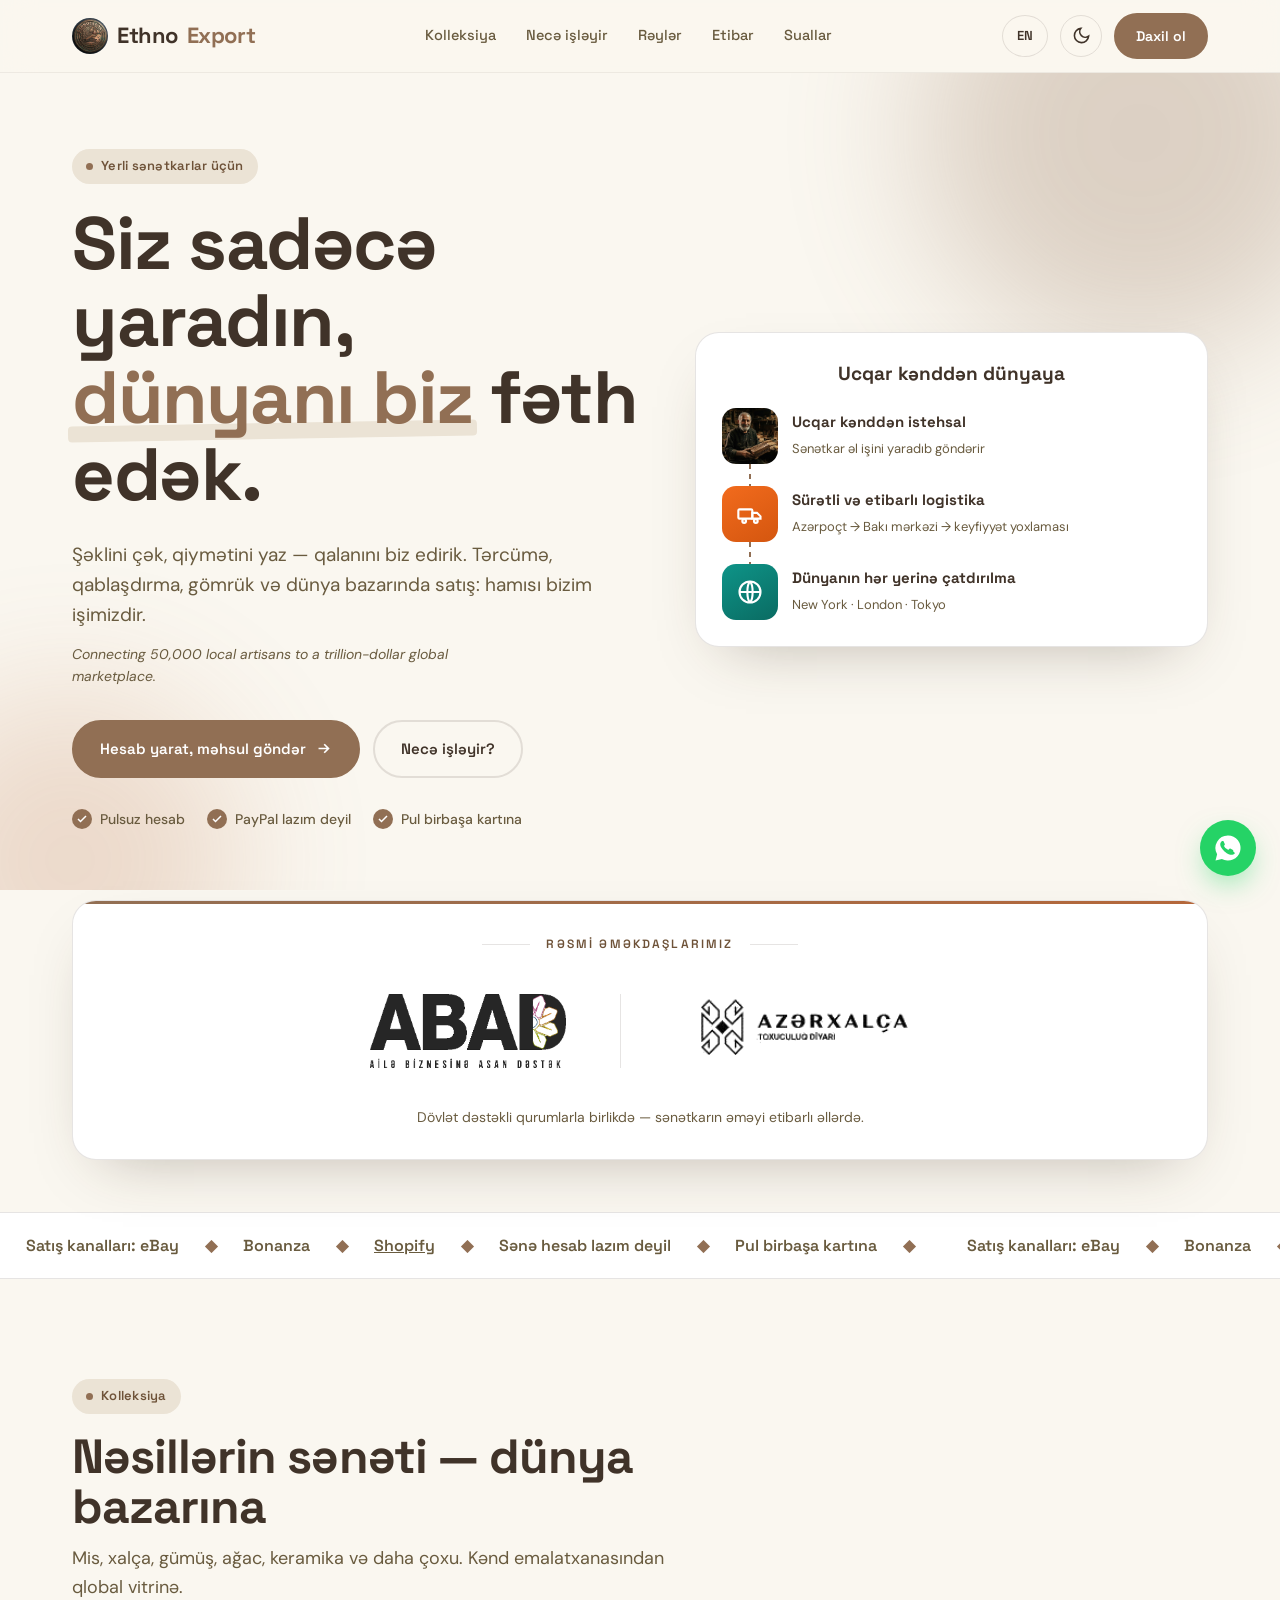
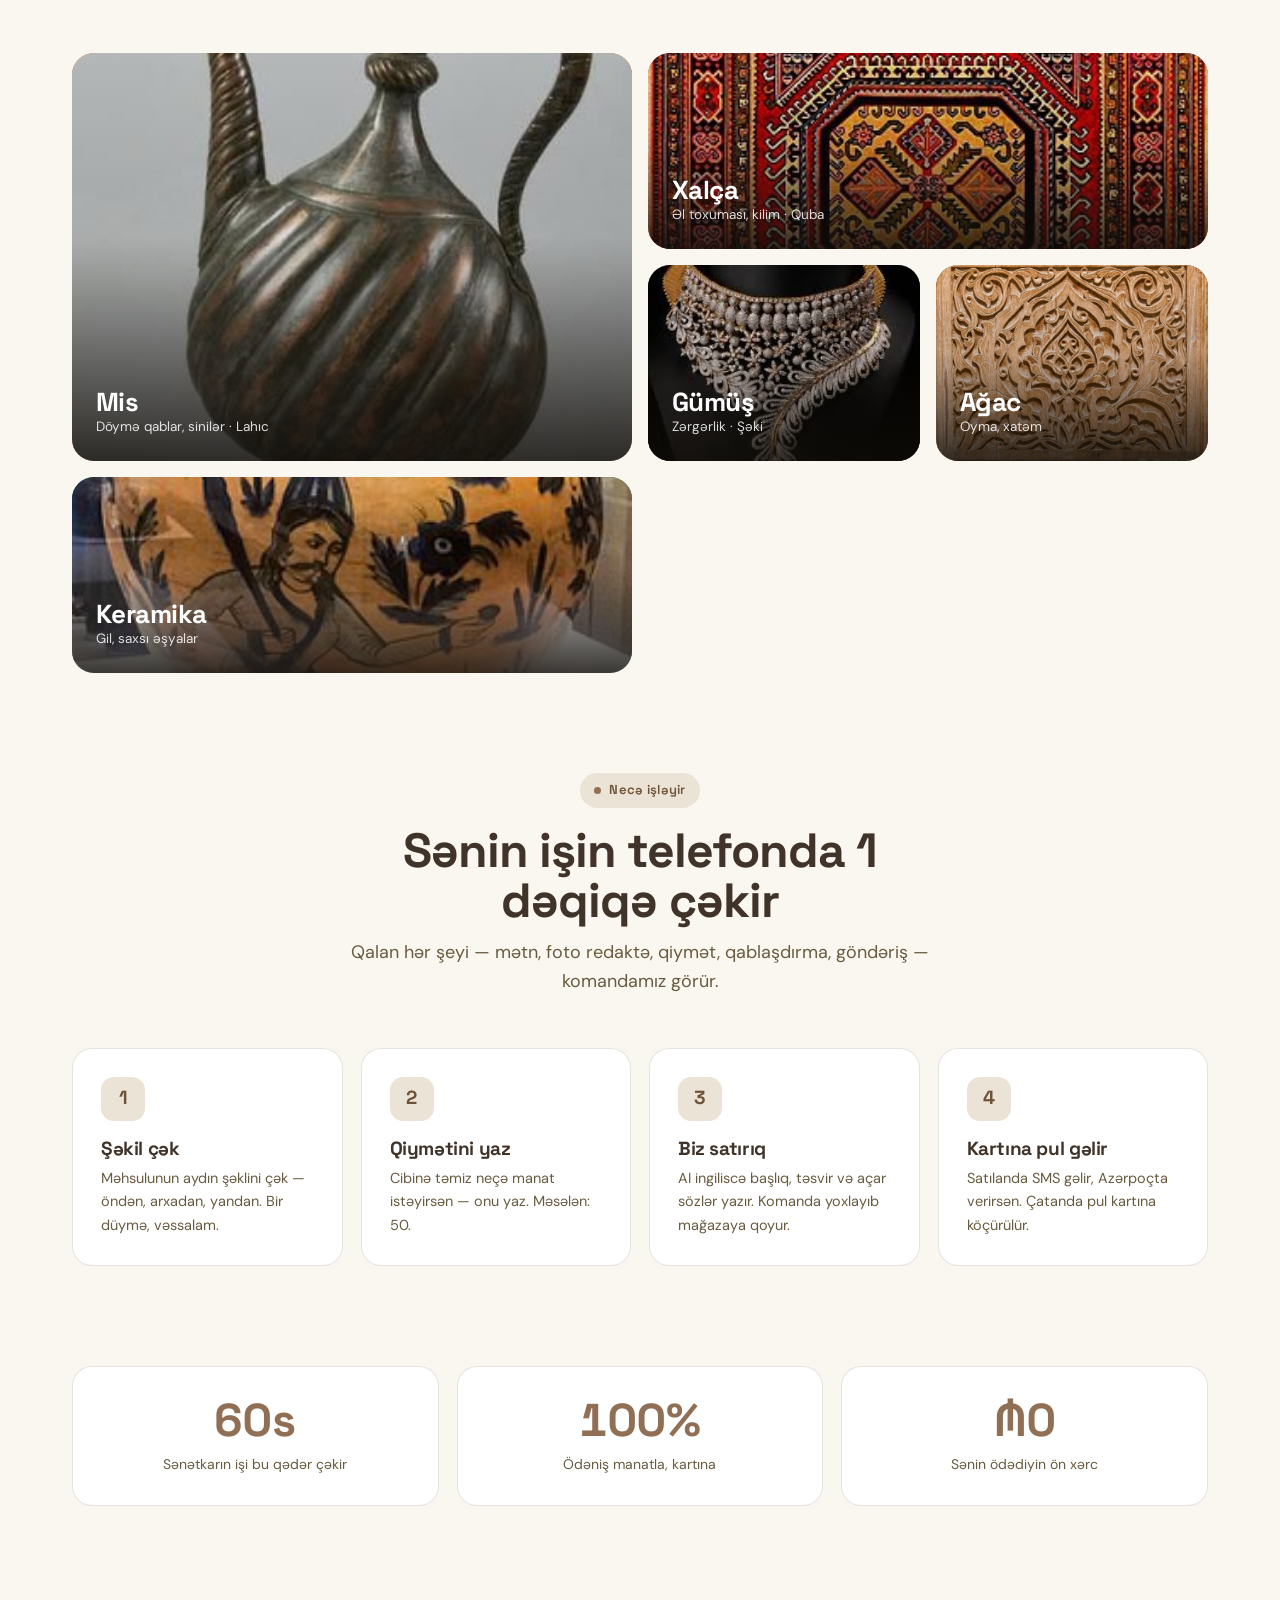
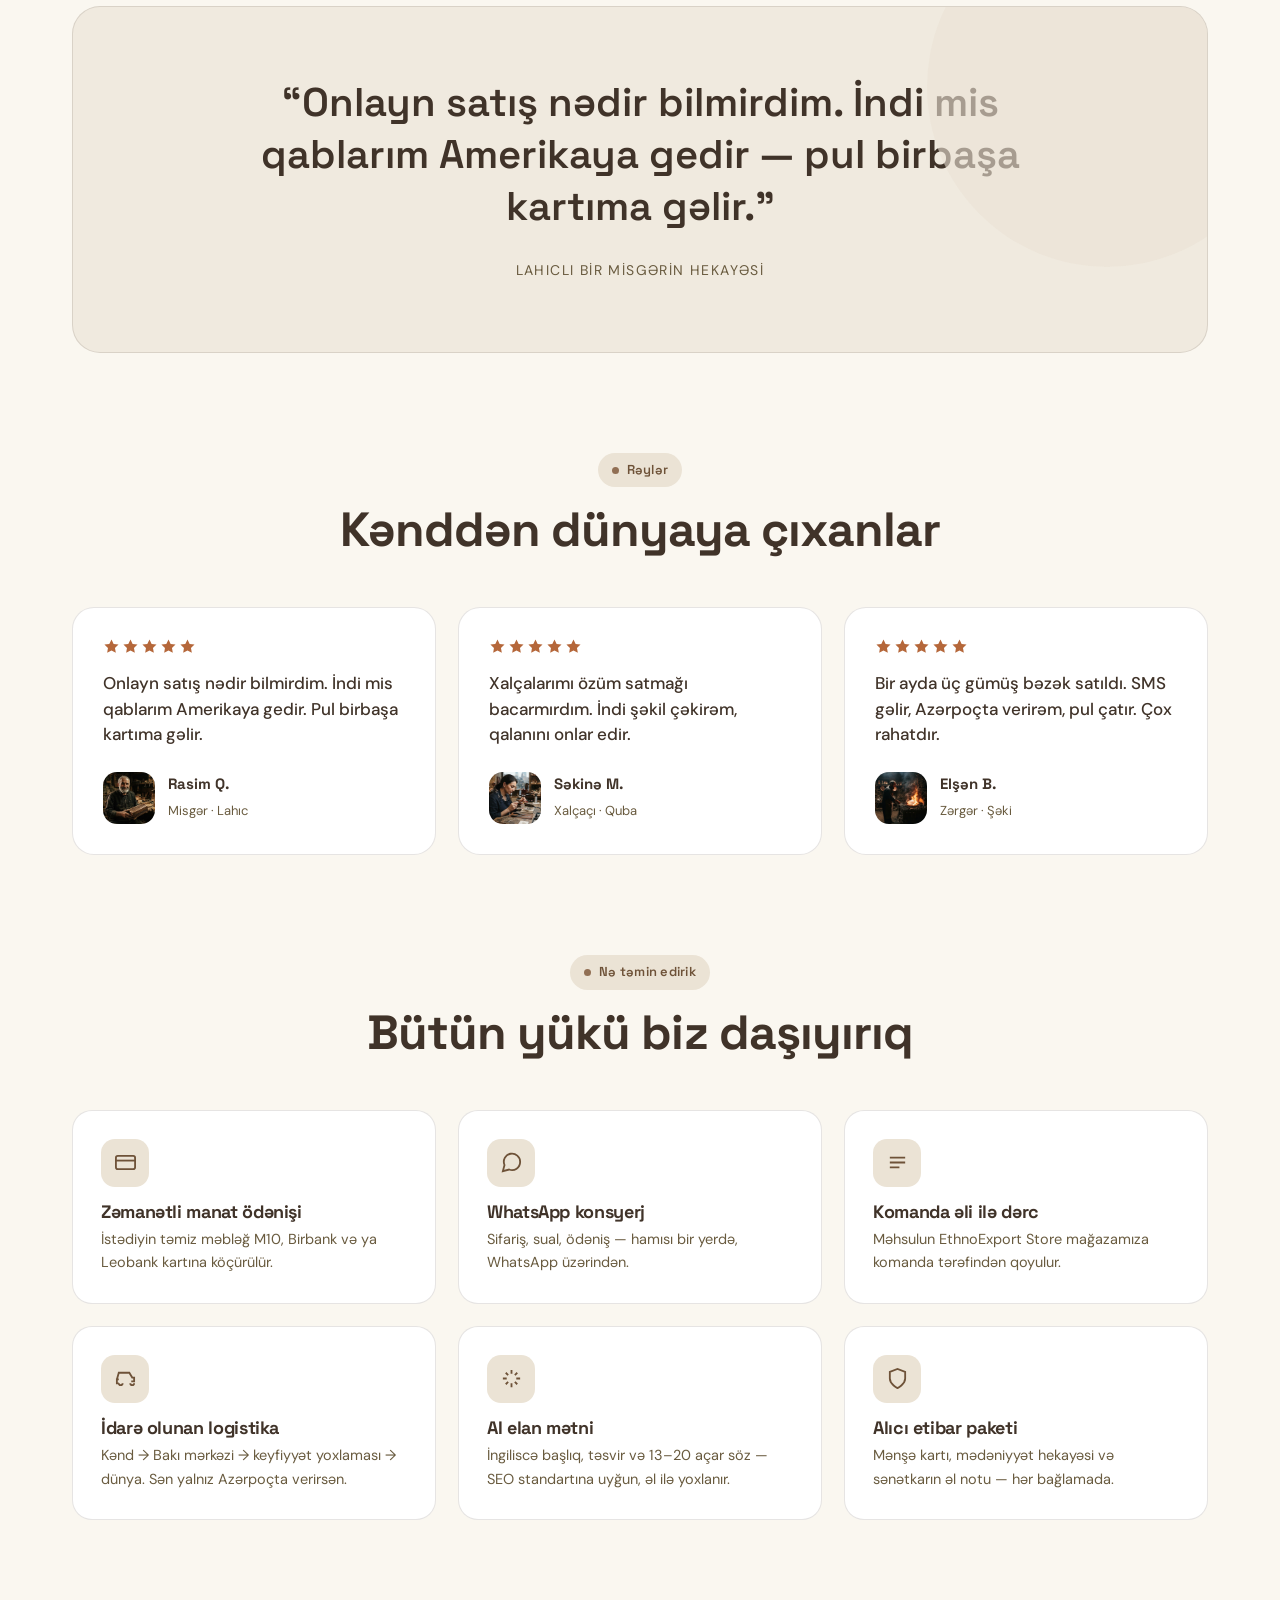
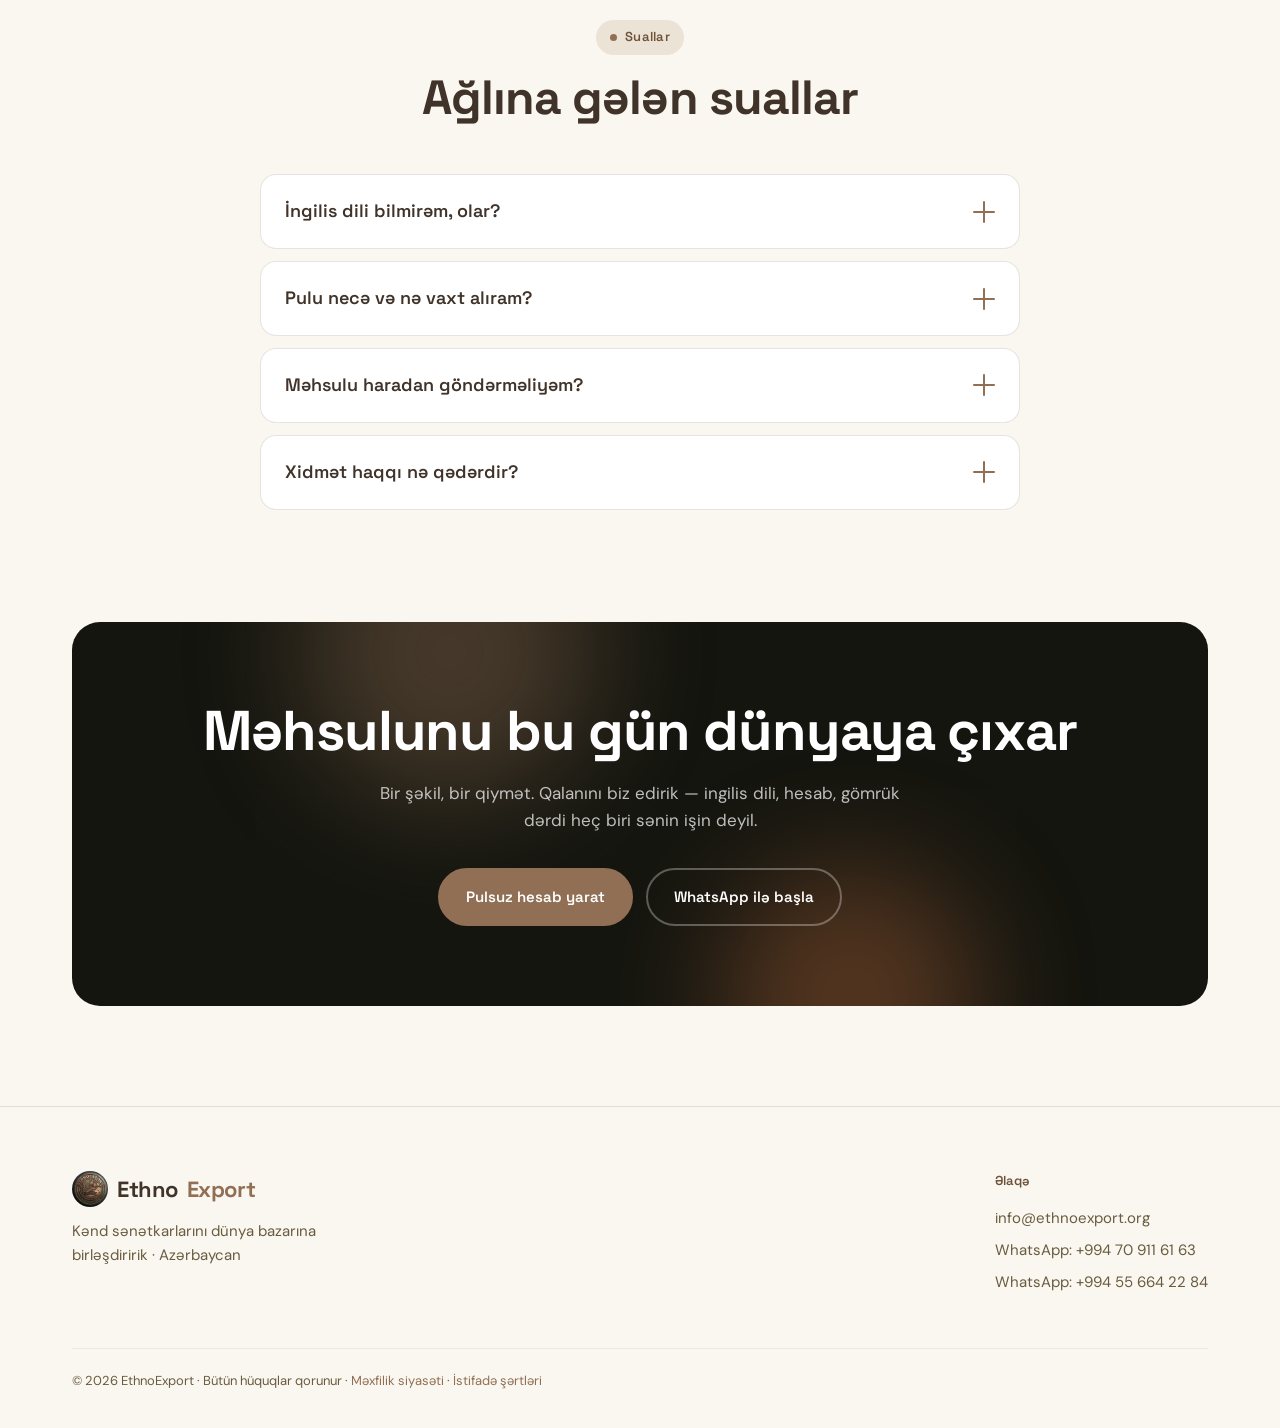
==== commit a0e8943b: "Düzəlişlər: qeydiyyatdan sonra forma gizlənir, panel qiymət qutusu silindi, Bonanza chip/link silind" ====
--- a/index.html
+++ b/index.html
@@ -474,9 +474,8 @@
 
 <!-- STATS -->
 <section class="sec" style="padding-top:0">
-  <div class="wrap stats">
+  <div class="wrap stats" style="grid-template-columns:repeat(3,1fr)">
     <div class="stat reveal"><div class="num" data-count="60" data-suffix="s">0</div><div class="lbl">Sənətkarın işi bu qədər çəkir</div></div>
-    <div class="stat reveal"><div class="num" data-count="4" data-suffix="">0</div><div class="lbl">Böyük satış platforması</div></div>
     <div class="stat reveal"><div class="num" data-count="100" data-suffix="%">0</div><div class="lbl">Ödəniş manatla, kartına</div></div>
     <div class="stat reveal"><div class="num" data-count="0" data-prefix="₼" data-suffix="">0</div><div class="lbl">Sənin ödədiyin ön xərc</div></div>
   </div>
@@ -753,7 +752,20 @@
 "Məhsulunu bu gün dünyaya çıxar":"Take your product to the world today",
 "Pulsuz hesab yarat":"Create free account","WhatsApp ilə başla":"Start with WhatsApp",
 "Kənd sənətkarlarını dünya bazarına birləşdiririk · Azərbaycan":"Connecting village artisans to the global market · Azerbaijan",
-"Əlaqə":"Contact"
+"Əlaqə":"Contact",
+"Rəsmi əməkdaşlarımız":"Our official partners",
+"Dövlət dəstəkli qurumlarla birlikdə — sənətkarın əməyi etibarlı əllərdə.":"Together with state-backed institutions — the artisan's work in trusted hands.",
+"Sənətkar əl işini yaradıb göndərir":"The artisan creates the piece and sends it",
+"Azərpoçt → Bakı mərkəzi → keyfiyyət yoxlaması":"Azerpost → Baku hub → quality check",
+"Dünyanın hər yerinə çatdırılma":"Delivery all over the world",
+"Satış kanalları: eBay":"Sales channels: eBay",
+"Sənə hesab lazım deyil":"No account needed",
+"Pul birbaşa kartına":"Money straight to your card",
+"Məxfilik siyasəti":"Privacy policy","İstifadə şərtləri":"Terms of use",
+"Bəli, tamamilə olar! Siz platformaya məhsulunuzu tamamilə öz dilinizdə (Azərbaycanca) yükləyirsiniz. Süni intellekt (AI) əsaslı sistemimiz məhsulun adını, təsvirini və etiketlərini qeyri-adi dəqiqliklə ingilis dilinə tərcümə edir və qlobal e-ticarət standartlarına uyğunlaşdırır. Sizin dil bilməyinizə ehtiyac yoxdur.":"Yes, absolutely! You upload your product entirely in your own language (Azerbaijani). Our AI-powered system translates the product's title, description and tags into English with remarkable accuracy and adapts them to global e-commerce standards. You don't need to know any language.",
+"Məhsulunuz qlobal bazarda satıldığı andan etibarən qazancınız sistem tərəfindən avtomatik olaraq profilinizdə qeyd etdiyiniz yerli bank kartına və ya bank hesabınıza (IBAN) köçürülür. Pul birbaşa manat (AZN) ekvivalentində, tam təhlükəsiz və qanuni şəkildə hesabınıza oturur.":"The moment your product sells on the global market, your earnings are automatically transferred by the system to the local bank card or account (IBAN) you set in your profile. The money lands in your account directly in Azerbaijani manat (AZN), fully secure and legal.",
+"Heç bir yerə uzaq məsafə qət etməyinizə ehtiyac yoxdur. Siz məhsulu öz regionunuzda sizə ən yaxın olan Azərpoçt şöbəsinə təhvil verirsiniz. Oradan etibarən beynəlxalq logistika, gömrük və birbaşa müştərinin qapısına çatdırılma prosesini biz həll edirik.":"You don't need to travel any distance. You hand the product to the nearest Azerpost branch in your own region. From there, we handle international logistics, customs and delivery straight to the customer's door.",
+"Platformadan istifadə və qeydiyyat tamamilə pulsuzdur. Biz yalnız məhsulunuz xaricə uğurla satıldığı zaman ümumi məbləğdən 15% platforma xidmət haqqı tuturuq. Məhsul satılmayana qədər sizdən heç bir abunəlik və ya gizli ödəniş tələb olunmur.":"Using and registering on the platform is completely free. We only take a 15% platform service fee from the total amount when your product successfully sells abroad. Until a product sells, no subscription or hidden fee is required."
 };
 let lang=localStorage.getItem('lang')||'az';
 const langBtn=document.getElementById('langBtn');
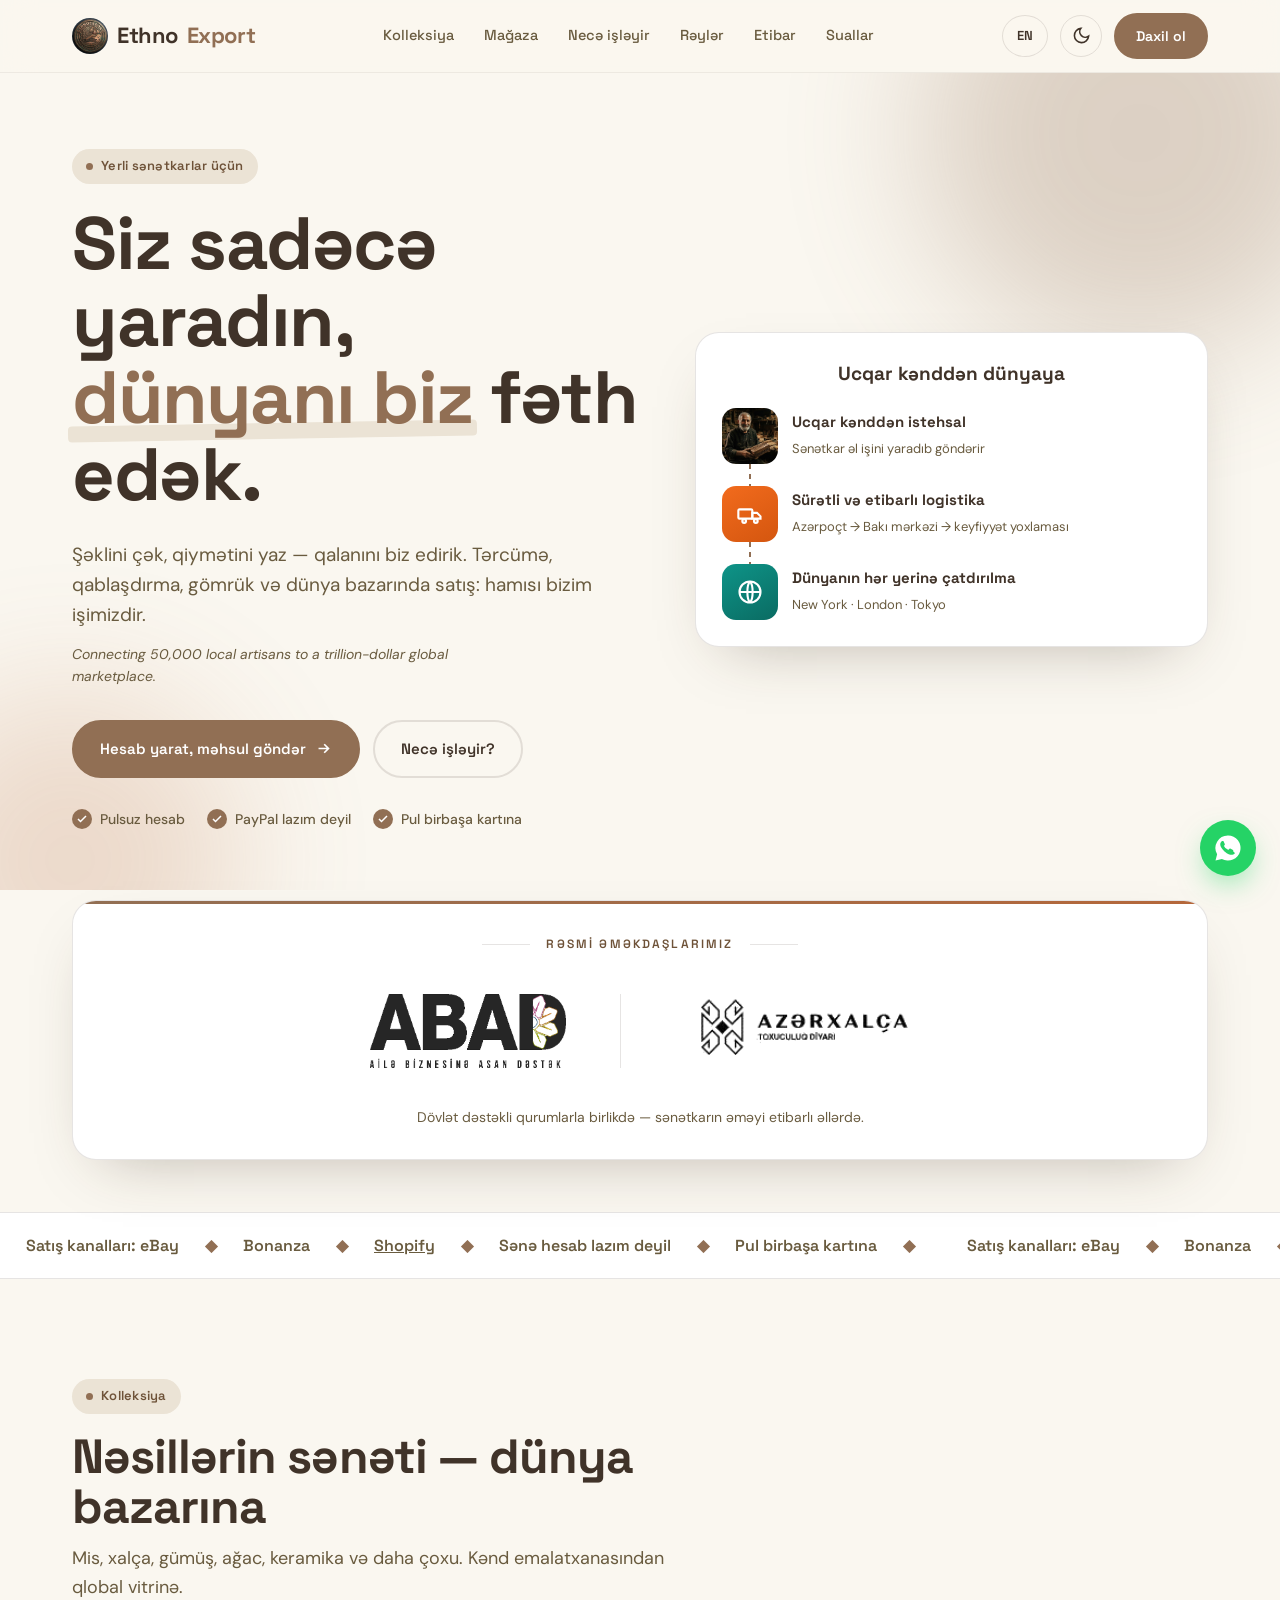
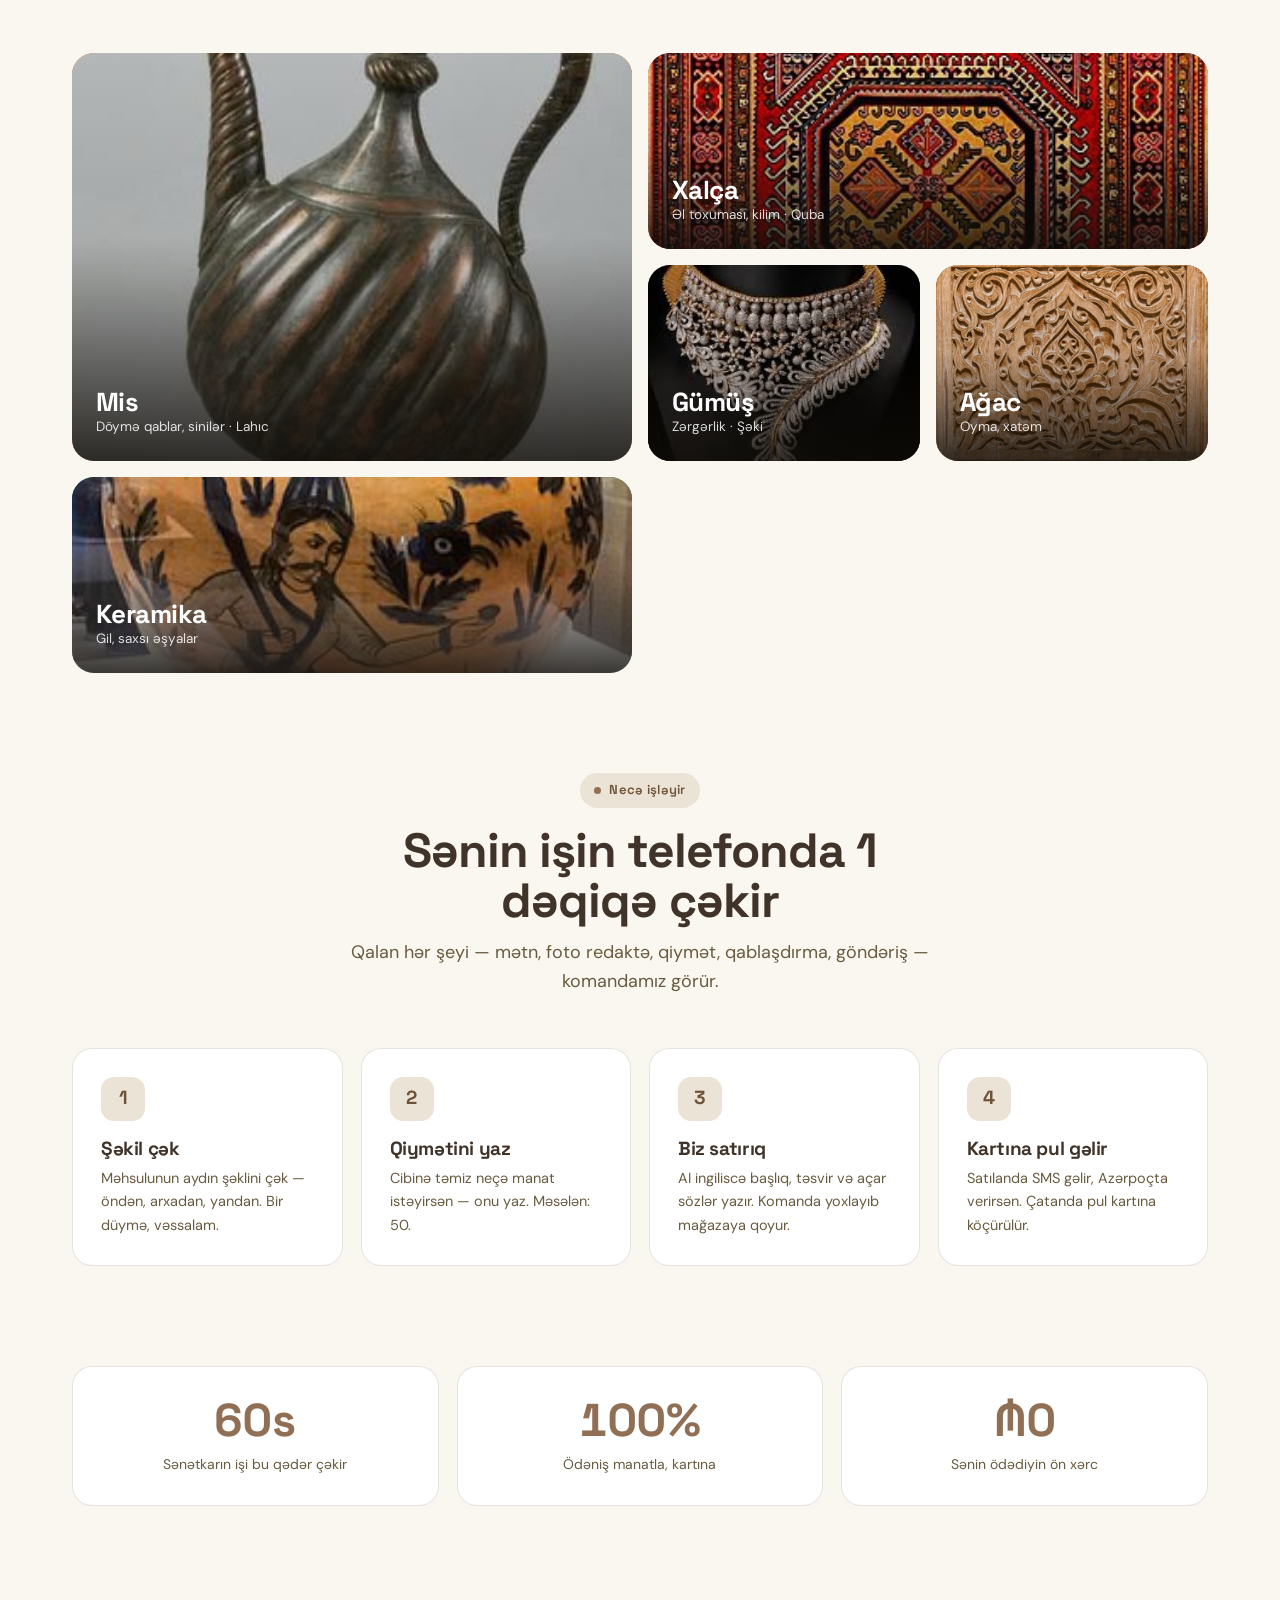
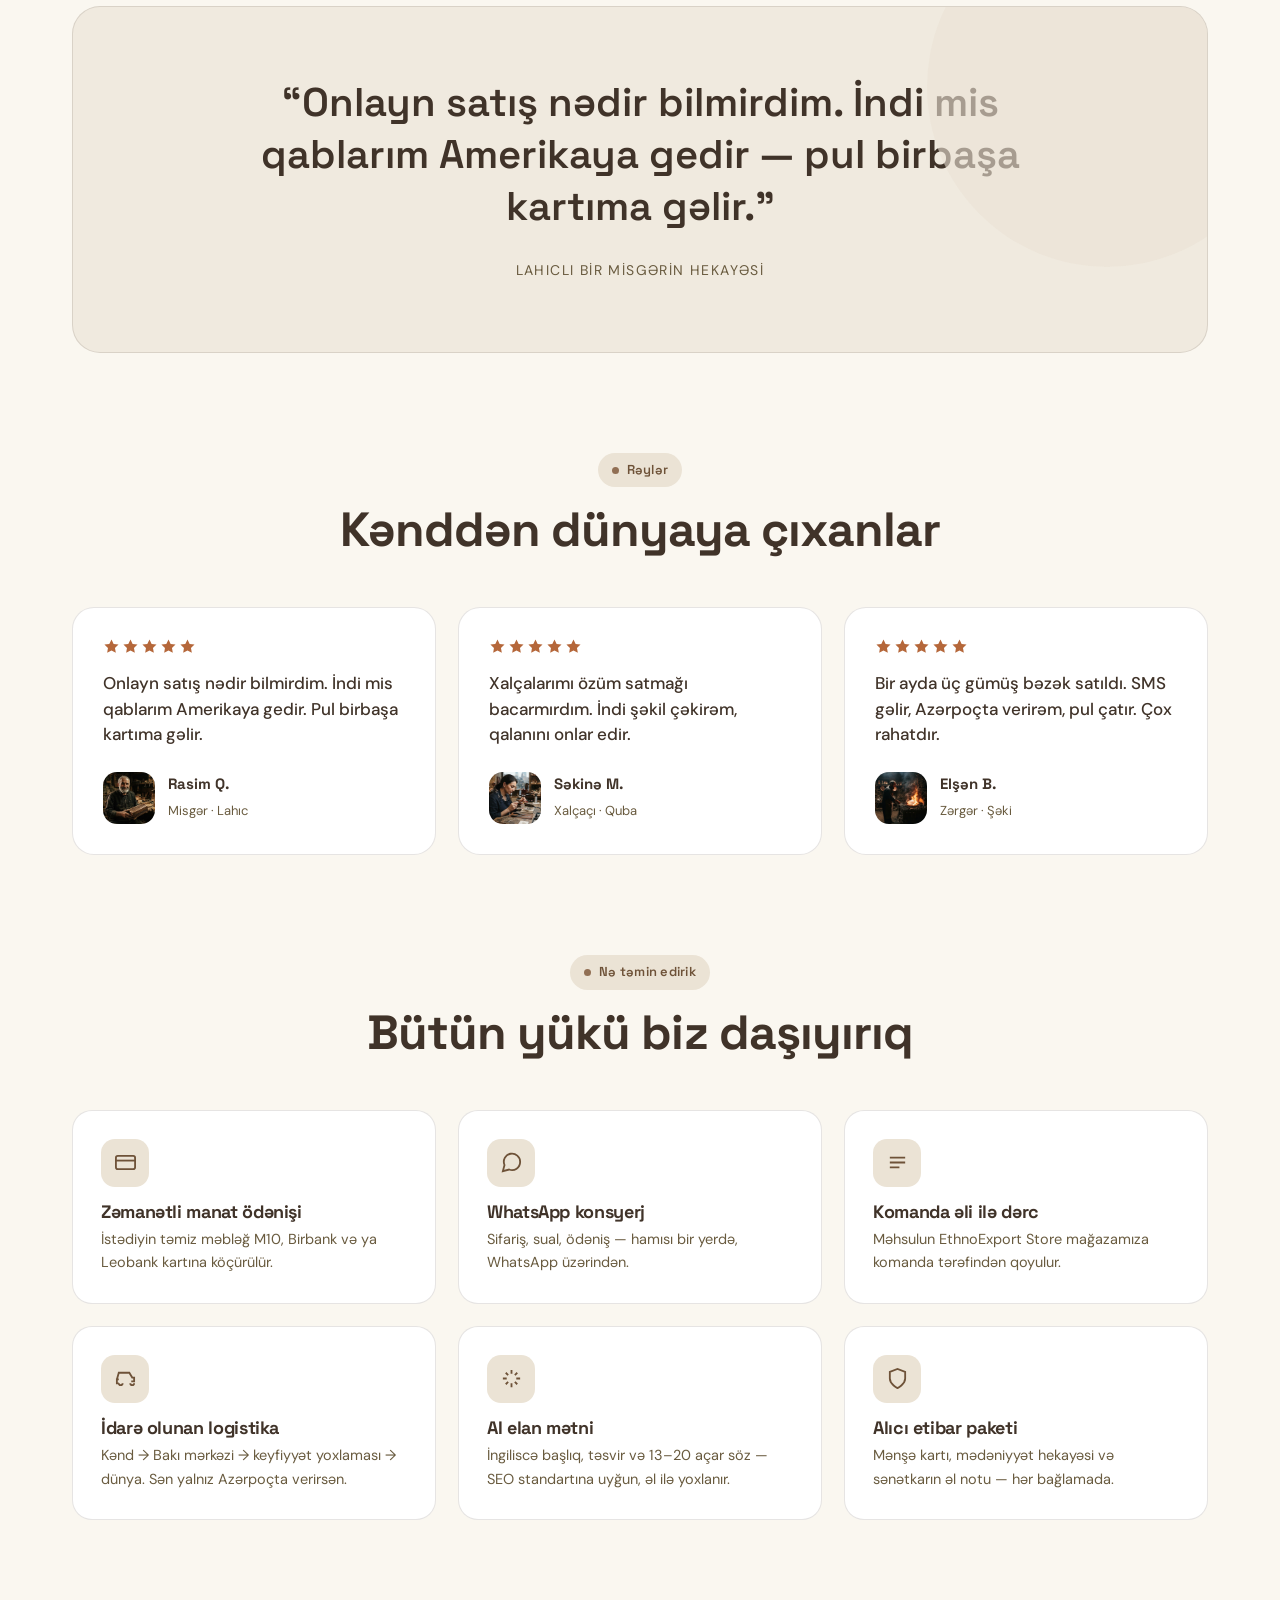
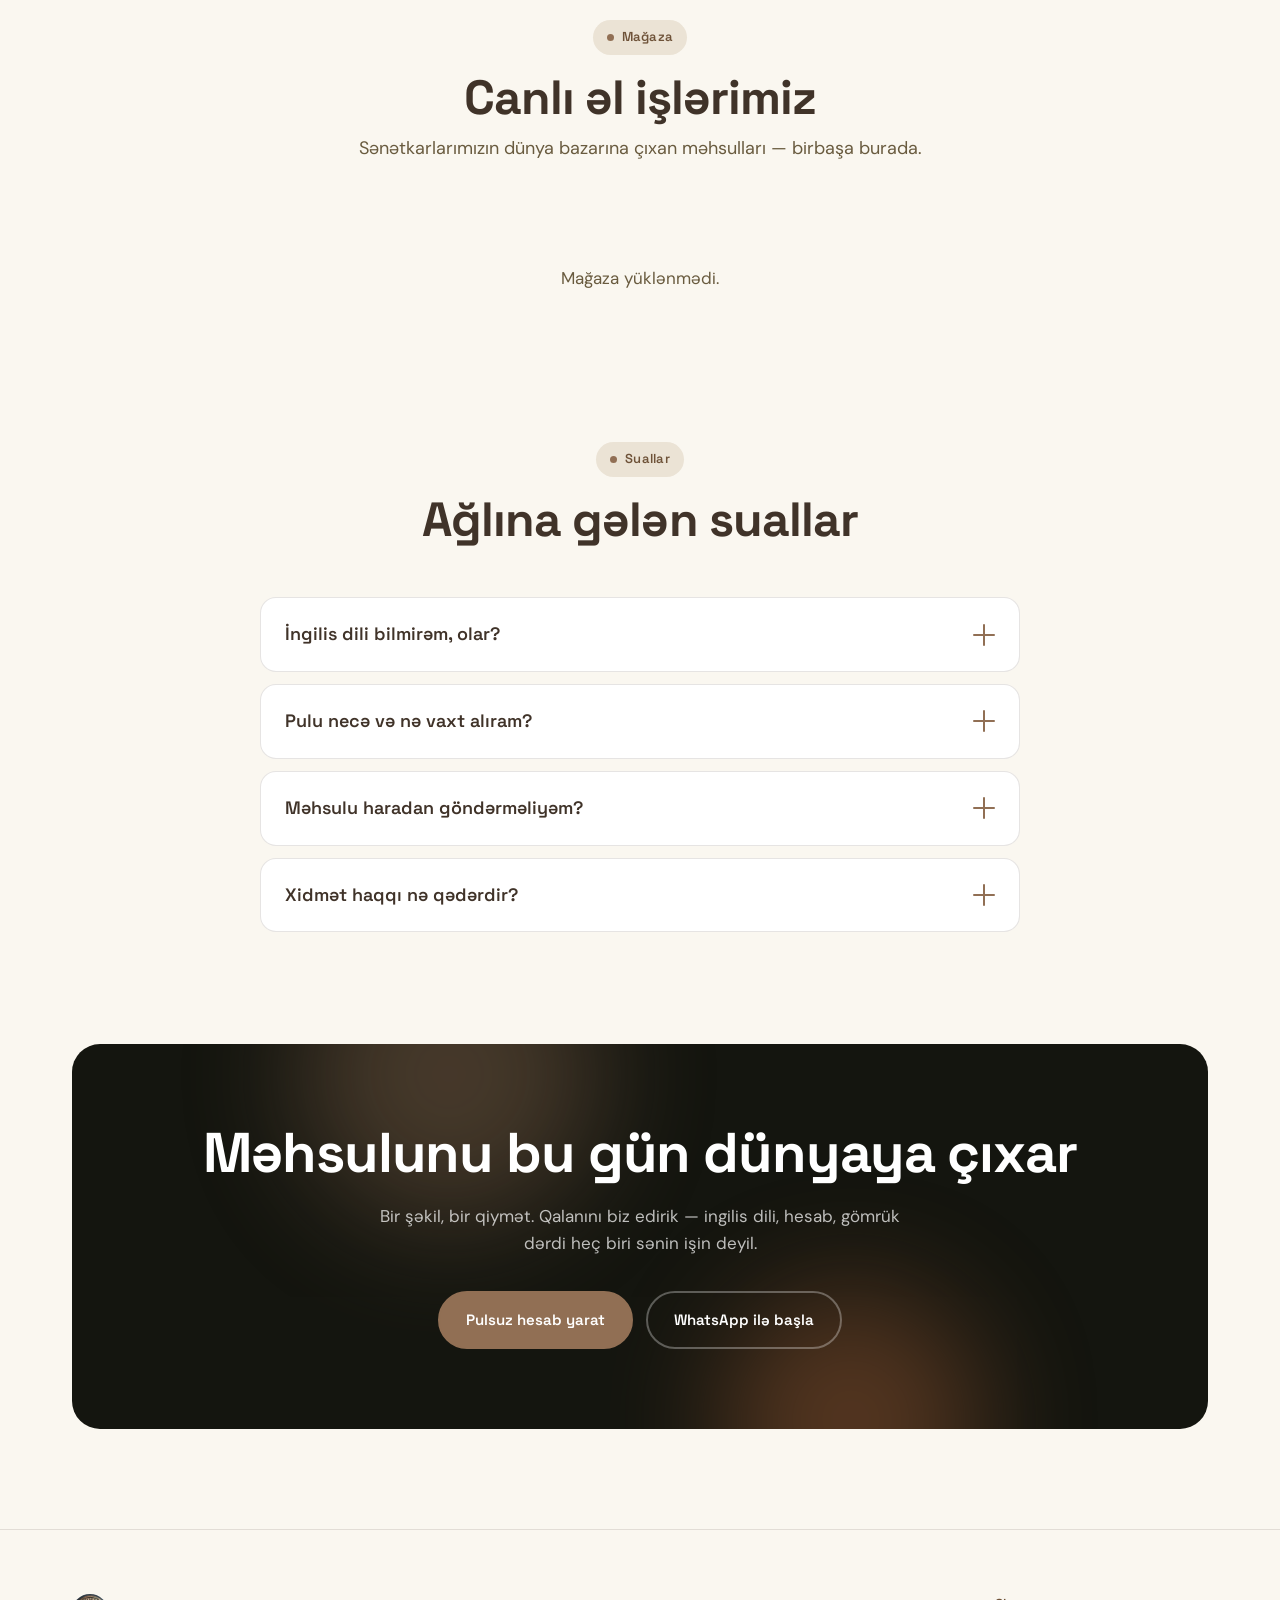
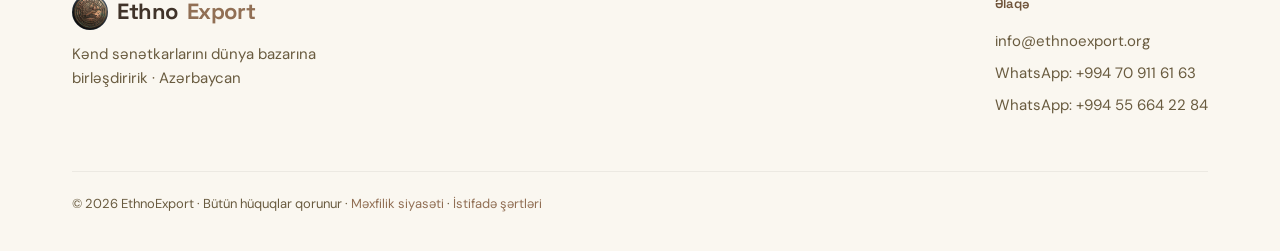
==== commit 8748c4a5: "Landing: mağaza birbaşa səhifədə (inline canlı məhsul şəbəkəsi) + nav 'Mağaza' linki Co-Authored-By:" ====
--- a/index.html
+++ b/index.html
@@ -320,6 +320,7 @@
     </div>
     <nav class="nav-links" id="navlinks">
       <a href="#kolleksiya">Kolleksiya</a>
+      <a href="#magaza">Mağaza</a>
       <a href="#nasil">Necə işləyir</a>
       <a href="#reyler">Rəylər</a>
       <a href="#etibar">Etibar</a>
@@ -535,6 +536,18 @@
 </section>
 
 
+<!-- MAĞAZA (inline) -->
+<section class="sec" id="magaza" style="padding-top:0">
+  <div class="wrap">
+    <div class="sec-head center reveal">
+      <div class="eyebrow"><span class="dot"></span> Mağaza</div>
+      <h2>Canlı əl işlərimiz</h2>
+      <p>Sənətkarlarımızın dünya bazarına çıxan məhsulları — birbaşa burada.</p>
+    </div>
+    <div class="shop-grid" id="shopGridInline" style="max-width:940px;margin:0 auto"><div class="shop-empty">Yüklənir…</div></div>
+  </div>
+</section>
+
 <!-- FAQ -->
 <section class="sec" id="faq" style="padding-top:0">
   <div class="wrap">
@@ -676,6 +689,21 @@
       return '<div class="pcard" onclick="shopOpen('+i+')"><div class="pimg">'+(img?'<img src="'+img+'" alt="">':camSvg)+'</div><div class="pinfo"><b>'+(p.title||(p.material+' əşyası'))+'</b><div class="pr">'+money(p)+'</div><small>'+(p.material||'')+' · '+(p.owner_name||'')+'</small></div></div>';}).join('');
   }catch(e){grid.innerHTML='<div class="shop-empty">Mağaza yüklənmədi.</div>';}
 }
+// inline mağaza (əsas səhifədə birbaşa)
+function shopCard(p,i,fn){const img=(p.photos&&p.photos[0])||p.photo_url;
+  return '<div class="pcard" onclick="'+fn+'('+i+')"><div class="pimg">'+(img?'<img src="'+img+'" alt="">':camSvg)+'</div><div class="pinfo"><b>'+(p.title||(p.material+' əşyası'))+'</b><div class="pr">'+money(p)+'</div><small>'+(p.material||'')+' · '+(p.owner_name||'')+'</small></div></div>';}
+async function loadShopInline(){
+  const grid=document.getElementById('shopGridInline'); if(!grid)return;
+  try{
+    const r=await fetch(SUPA_URL+'/rest/v1/products?select=*&status=in.(live,sold,paid)&order=created_at.desc',{headers:{apikey:SUPA_KEY,Authorization:'Bearer '+SUPA_KEY}});
+    SHOPITEMS=await r.json();
+    if(!Array.isArray(SHOPITEMS)||!SHOPITEMS.length){grid.innerHTML='<div class="shop-empty">Hələ mağazada məhsul yoxdur — tezliklə!</div>';return;}
+    grid.innerHTML=SHOPITEMS.map((p,i)=>shopCard(p,i,'openShopDetail')).join('');
+  }catch(e){grid.innerHTML='<div class="shop-empty">Mağaza yüklənmədi.</div>';}
+}
+function openShopDetail(i){document.getElementById('shopModal').classList.add('on');document.body.style.overflow='hidden';shopOpen(i);}
+loadShopInline();
+
 function openShop(){document.getElementById('shopModal').classList.add('on');document.body.style.overflow='hidden';shopBack();loadShop();}
 function closeShop(){document.getElementById('shopModal').classList.remove('on');document.body.style.overflow='';}
 function shopBack(){document.getElementById('shopList').style.display='block';document.getElementById('shopDetail').classList.remove('on');}
@@ -752,7 +780,9 @@
 "Məhsulunu bu gün dünyaya çıxar":"Take your product to the world today",
 "Pulsuz hesab yarat":"Create free account","WhatsApp ilə başla":"Start with WhatsApp",
 "Kənd sənətkarlarını dünya bazarına birləşdiririk · Azərbaycan":"Connecting village artisans to the global market · Azerbaijan",
-"Əlaqə":"Contact",
+"Əlaqə":"Contact","Mağaza":"Store","Canlı əl işlərimiz":"Our live handcrafts",
+"Sənətkarlarımızın dünya bazarına çıxan məhsulları — birbaşa burada.":"Our artisans' products reaching the global market — right here.",
+"Yüklənir…":"Loading…","Hələ mağazada məhsul yoxdur — tezliklə!":"No products in the store yet — soon!",
 "Rəsmi əməkdaşlarımız":"Our official partners",
 "Dövlət dəstəkli qurumlarla birlikdə — sənətkarın əməyi etibarlı əllərdə.":"Together with state-backed institutions — the artisan's work in trusted hands.",
 "Sənətkar əl işini yaradıb göndərir":"The artisan creates the piece and sends it",
